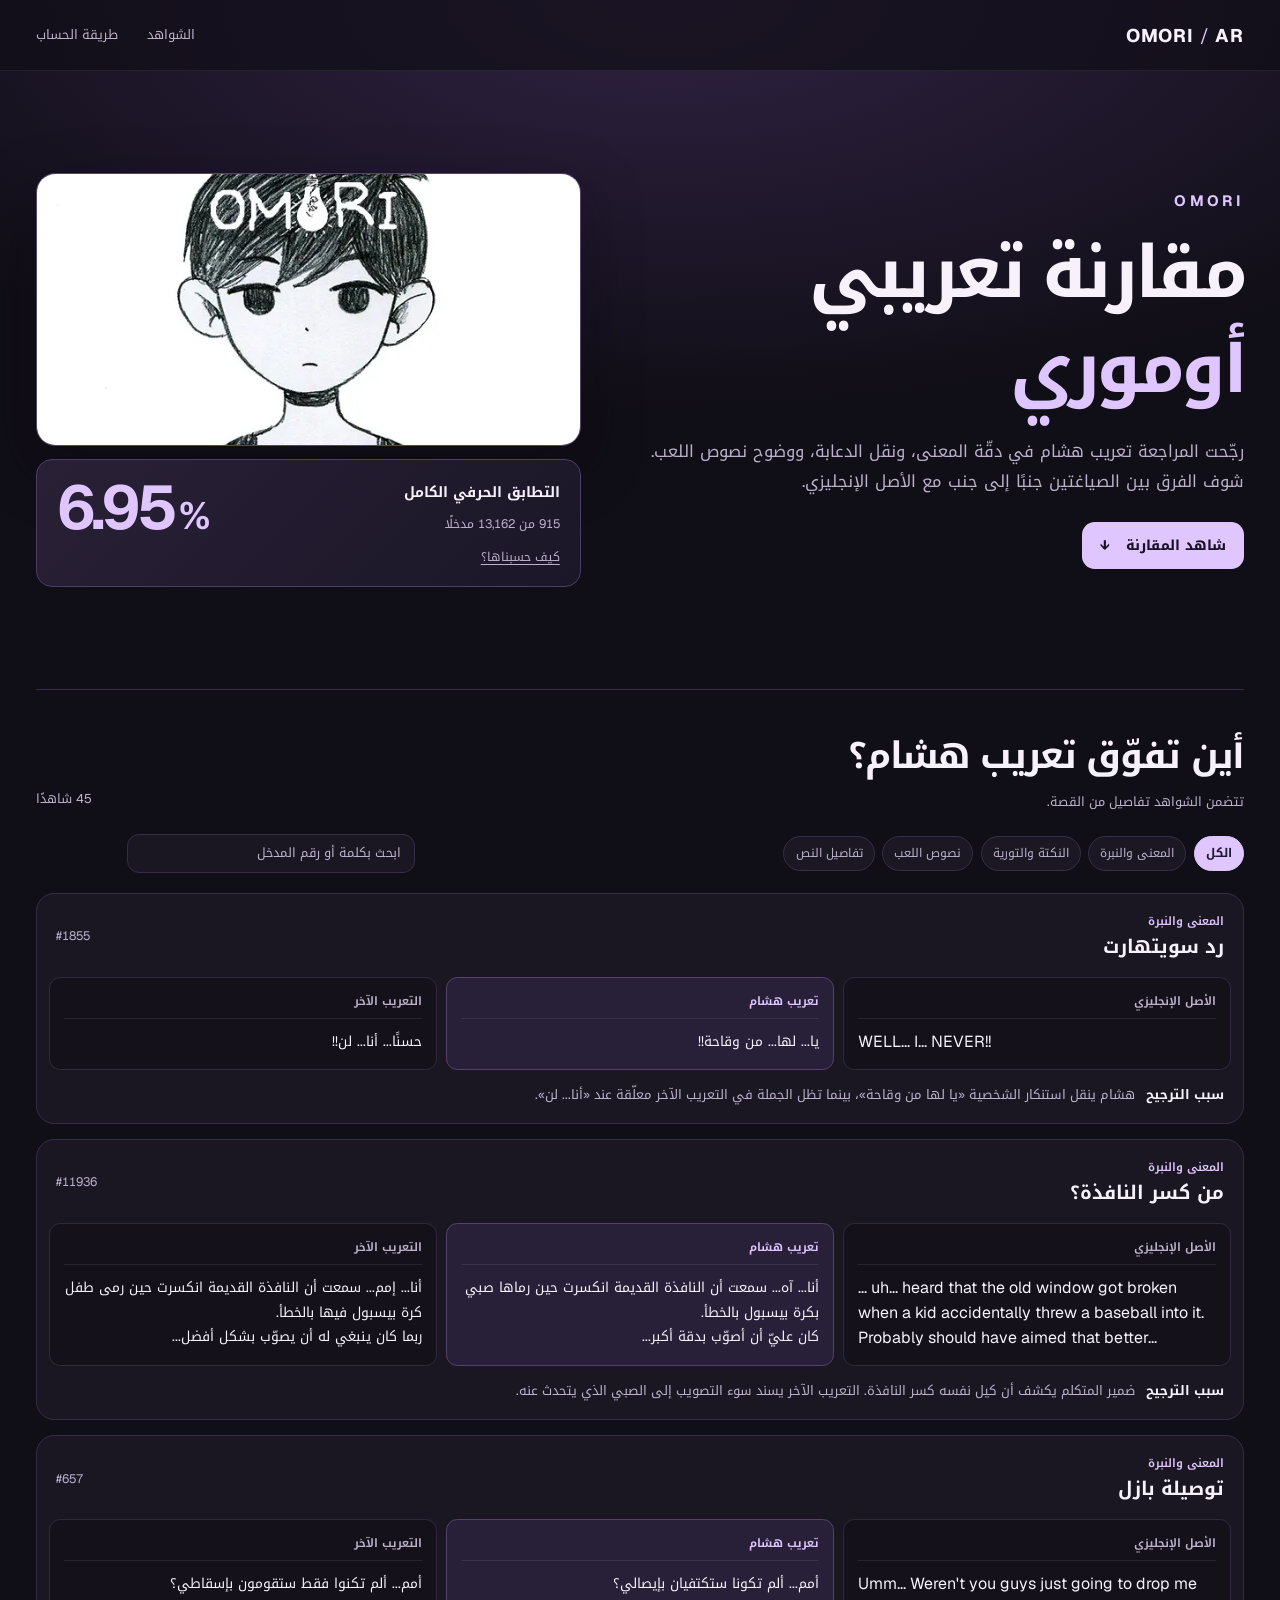
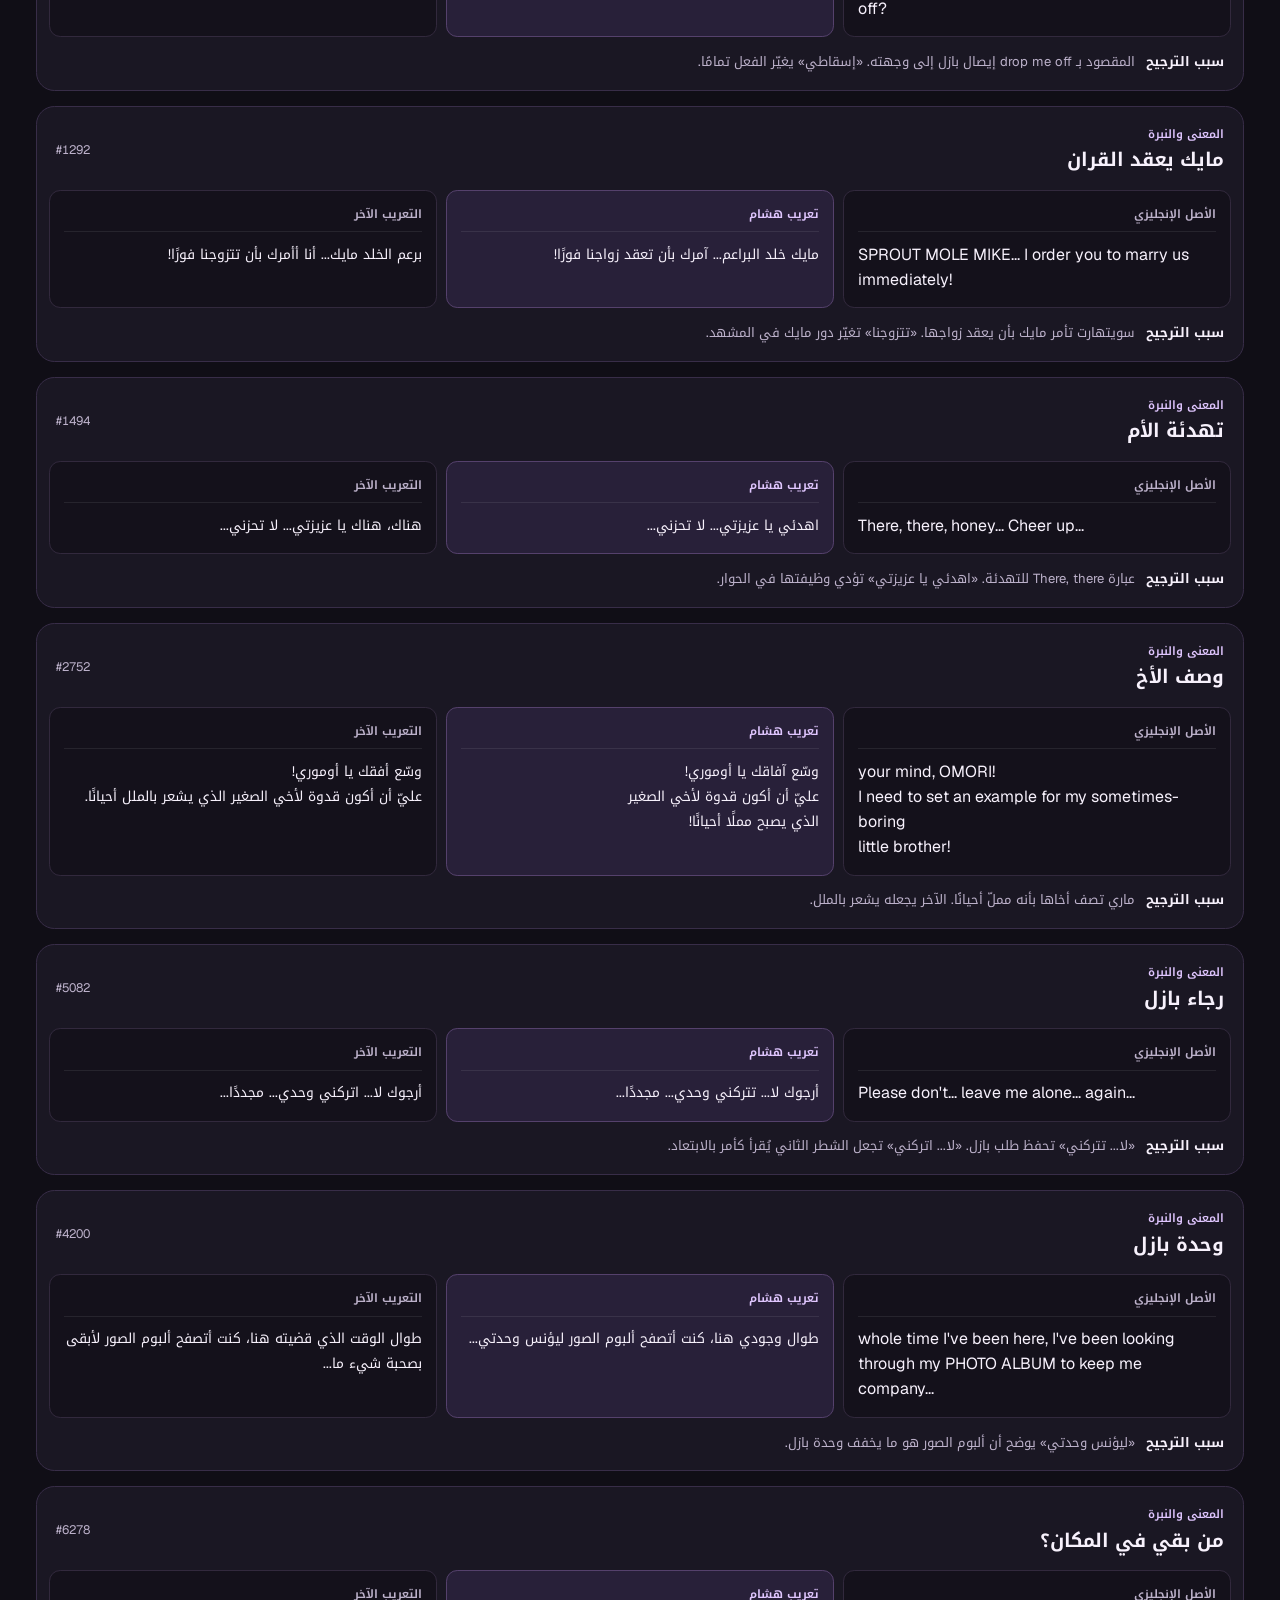
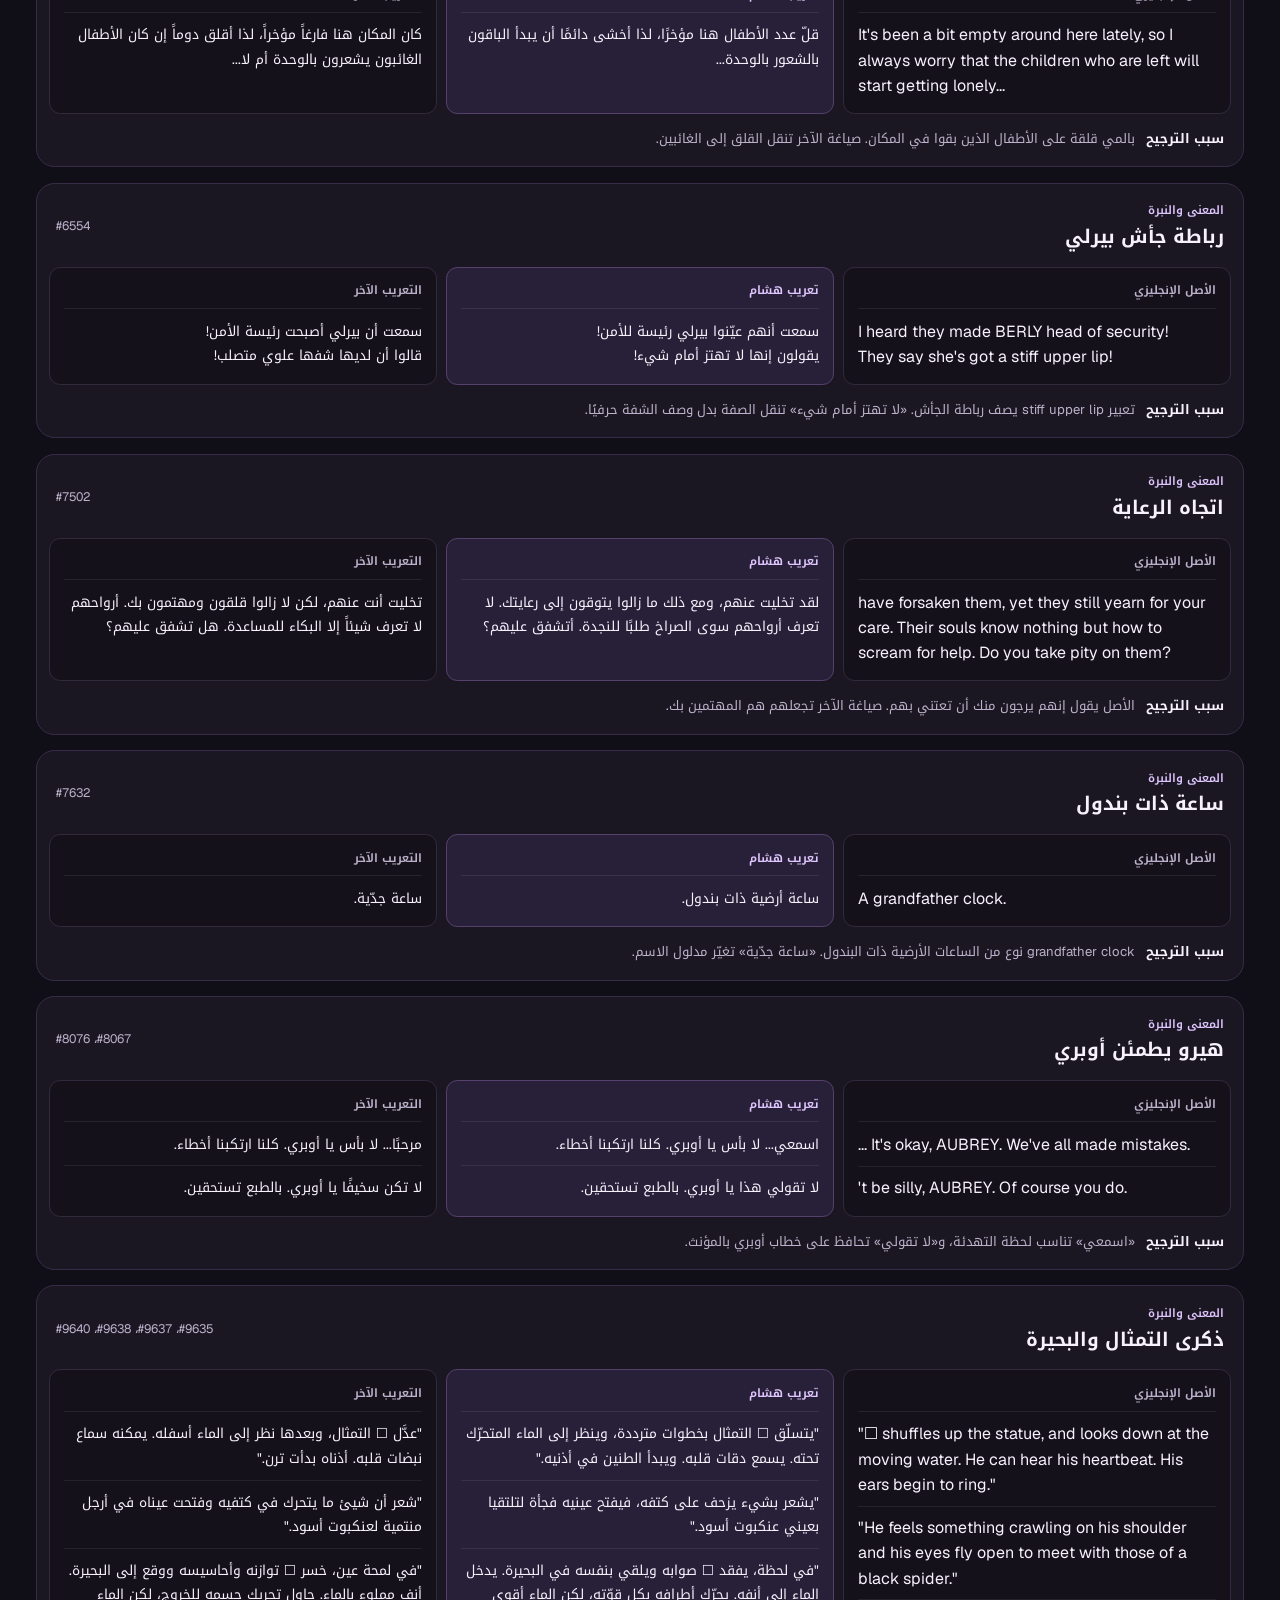
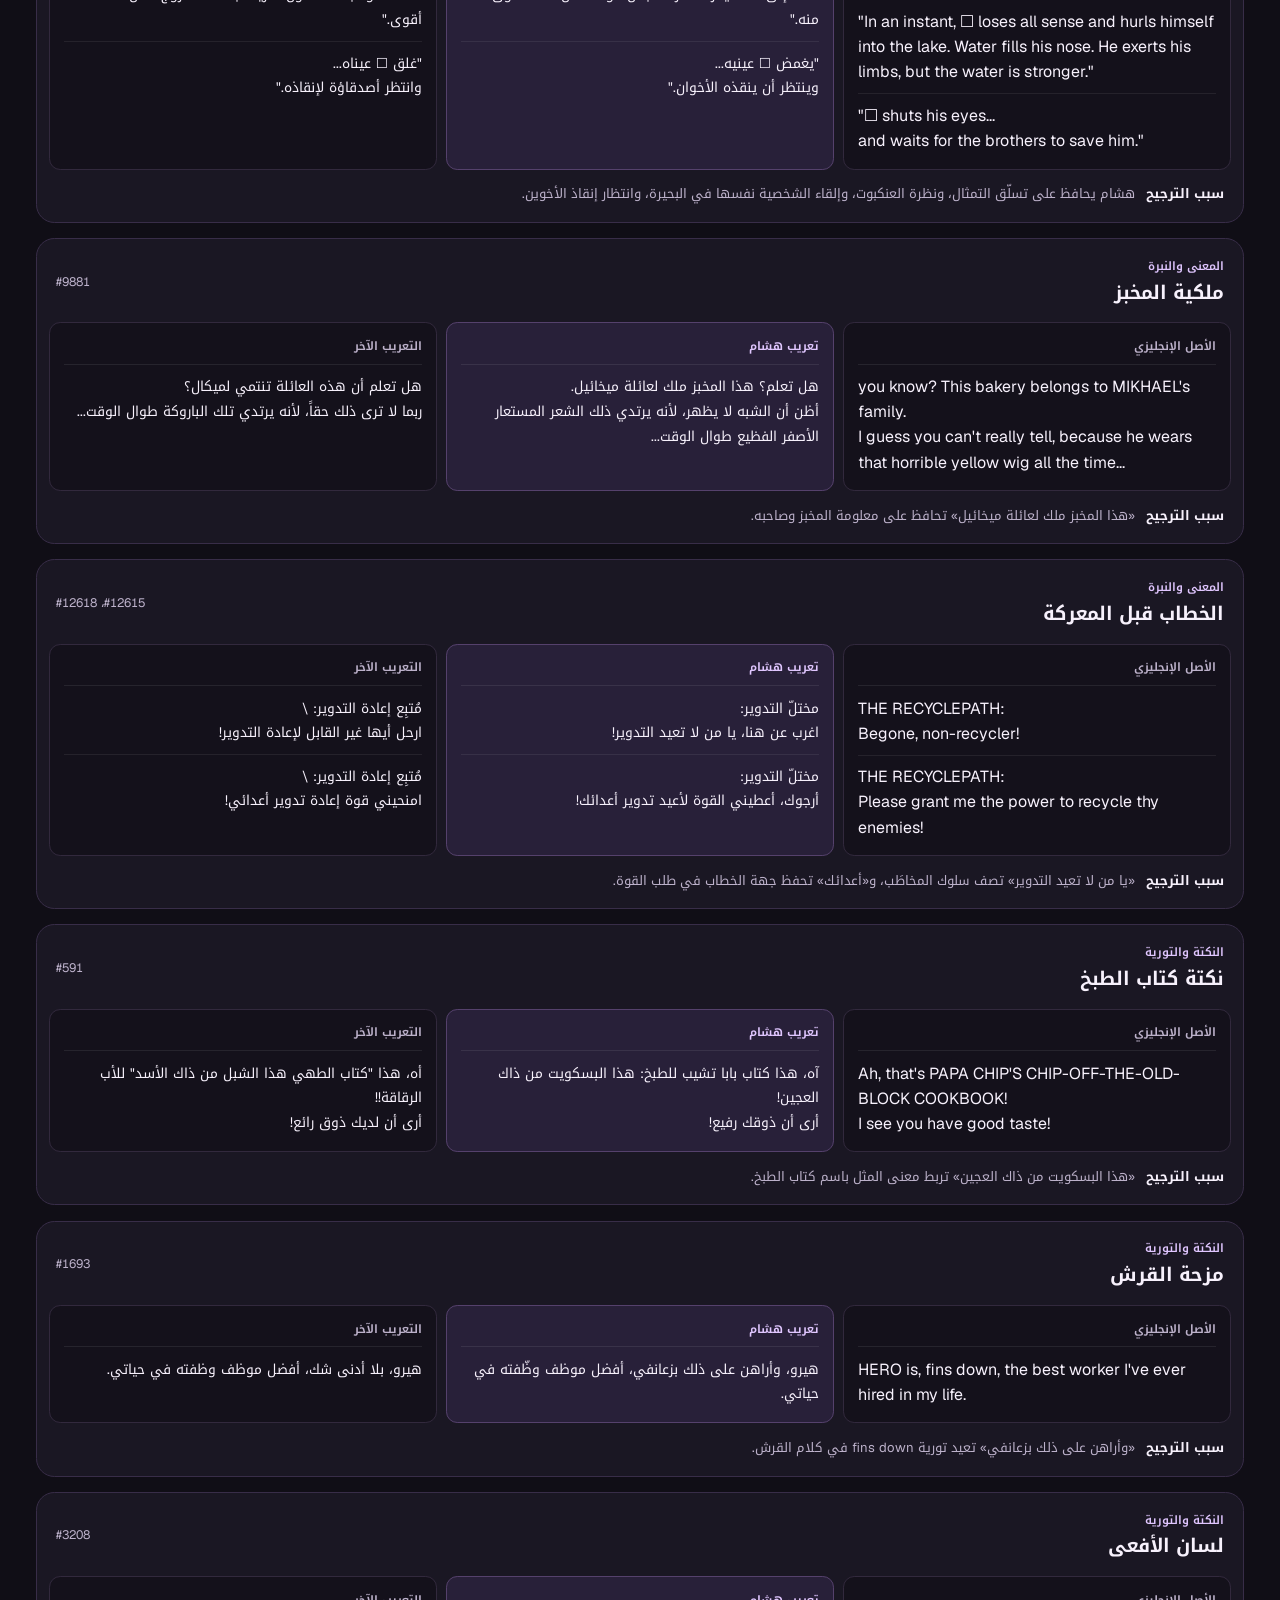
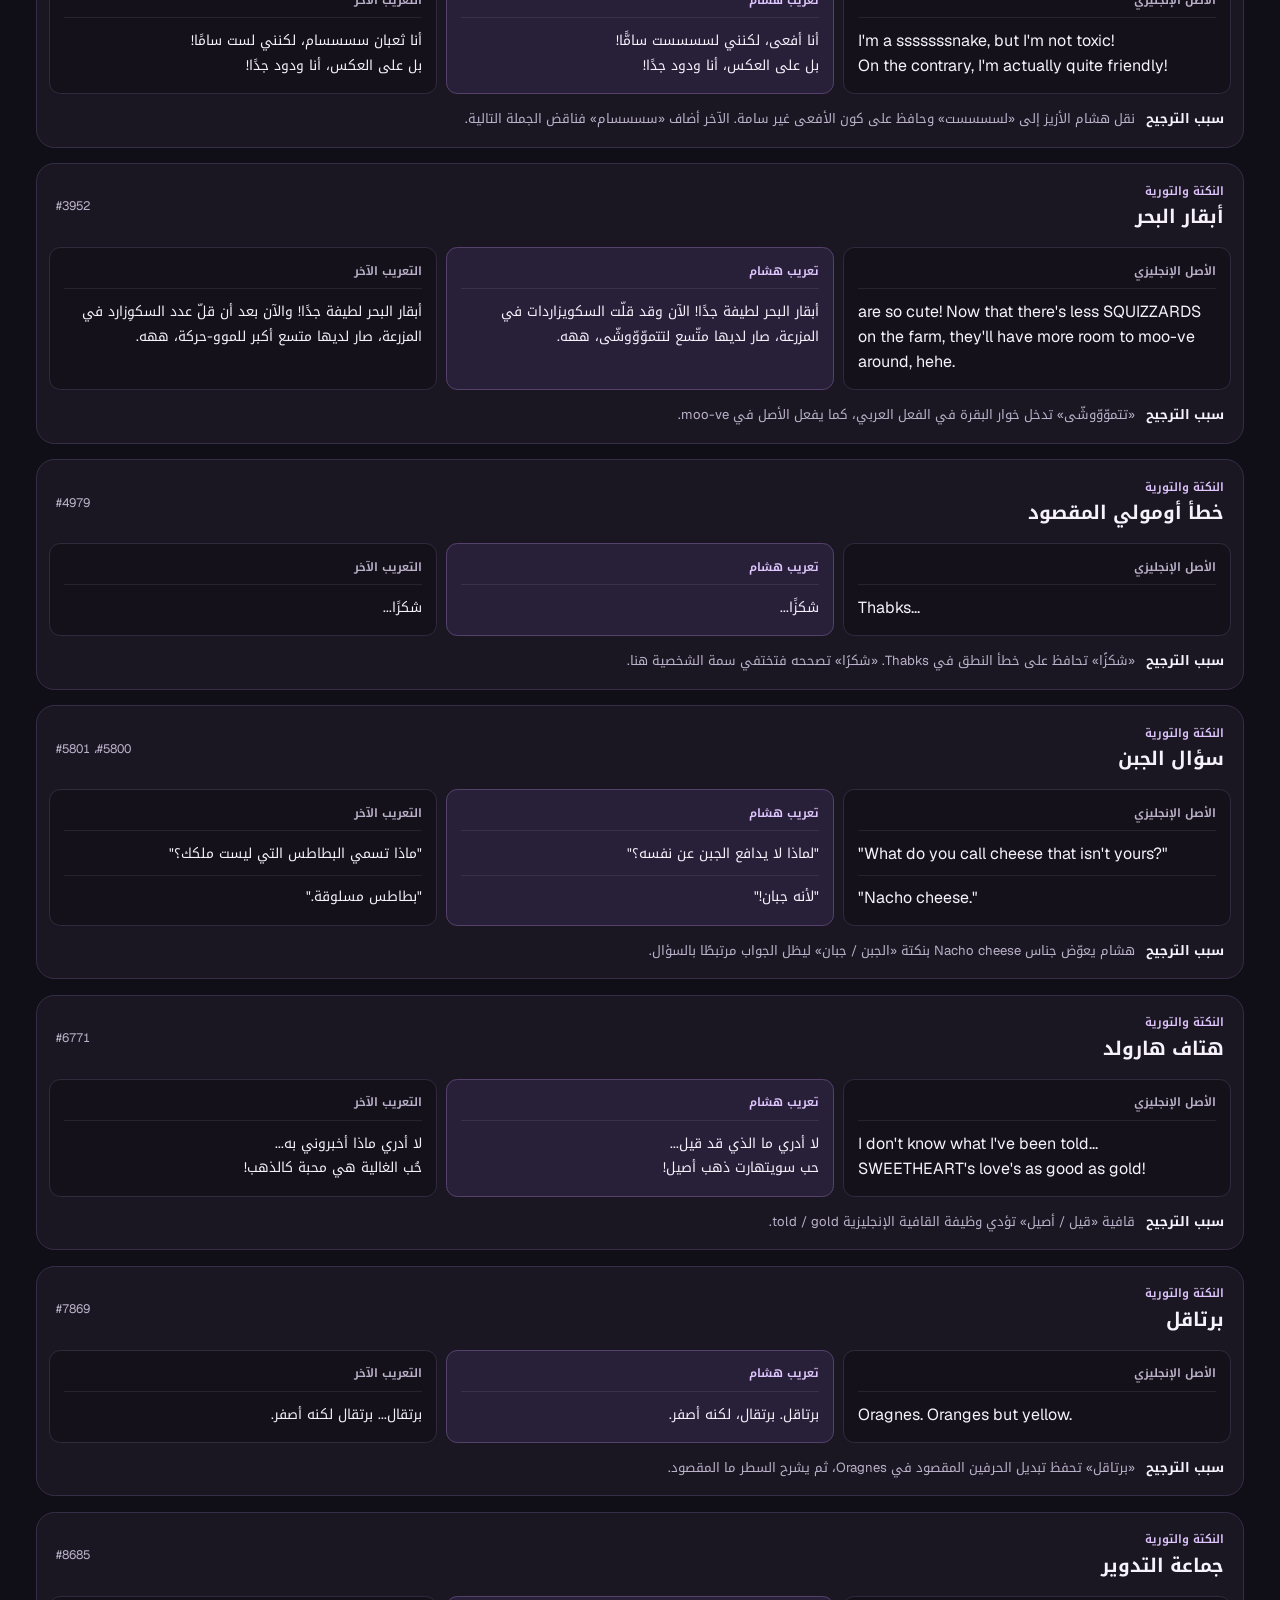
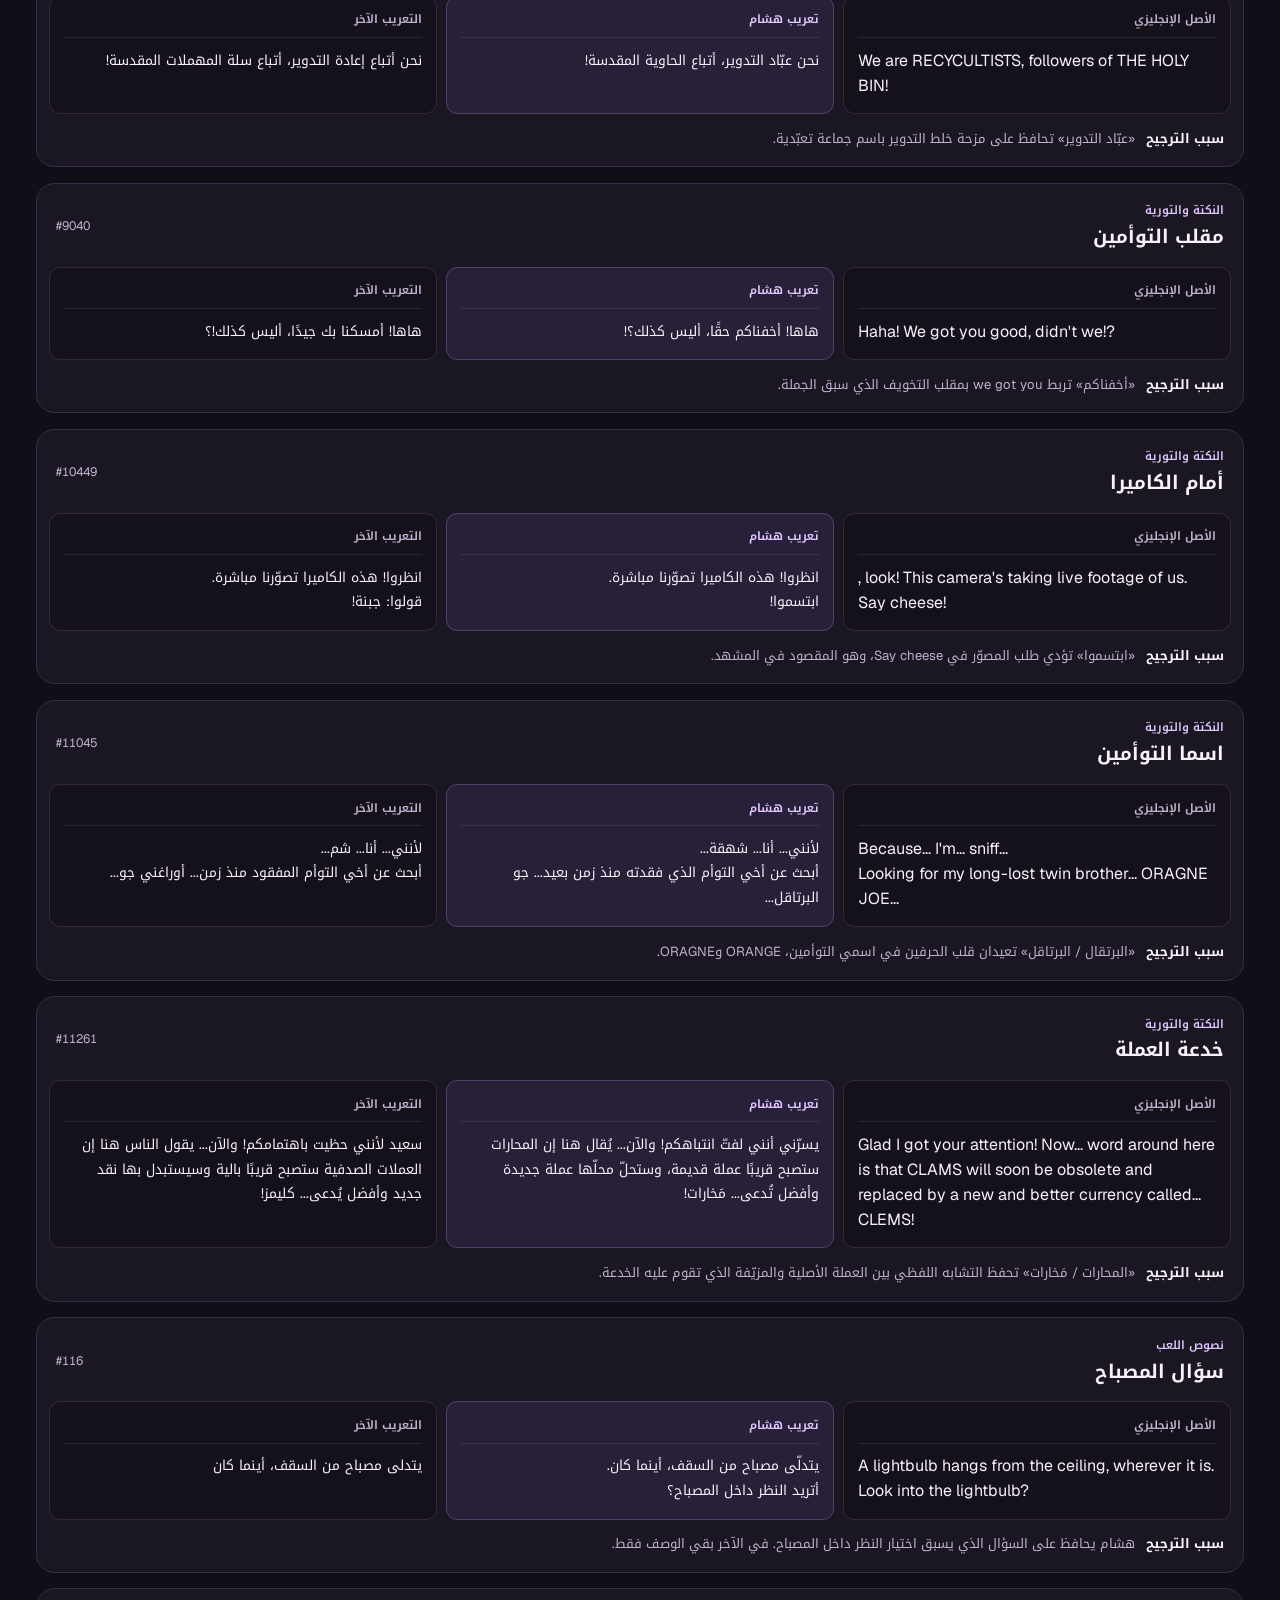
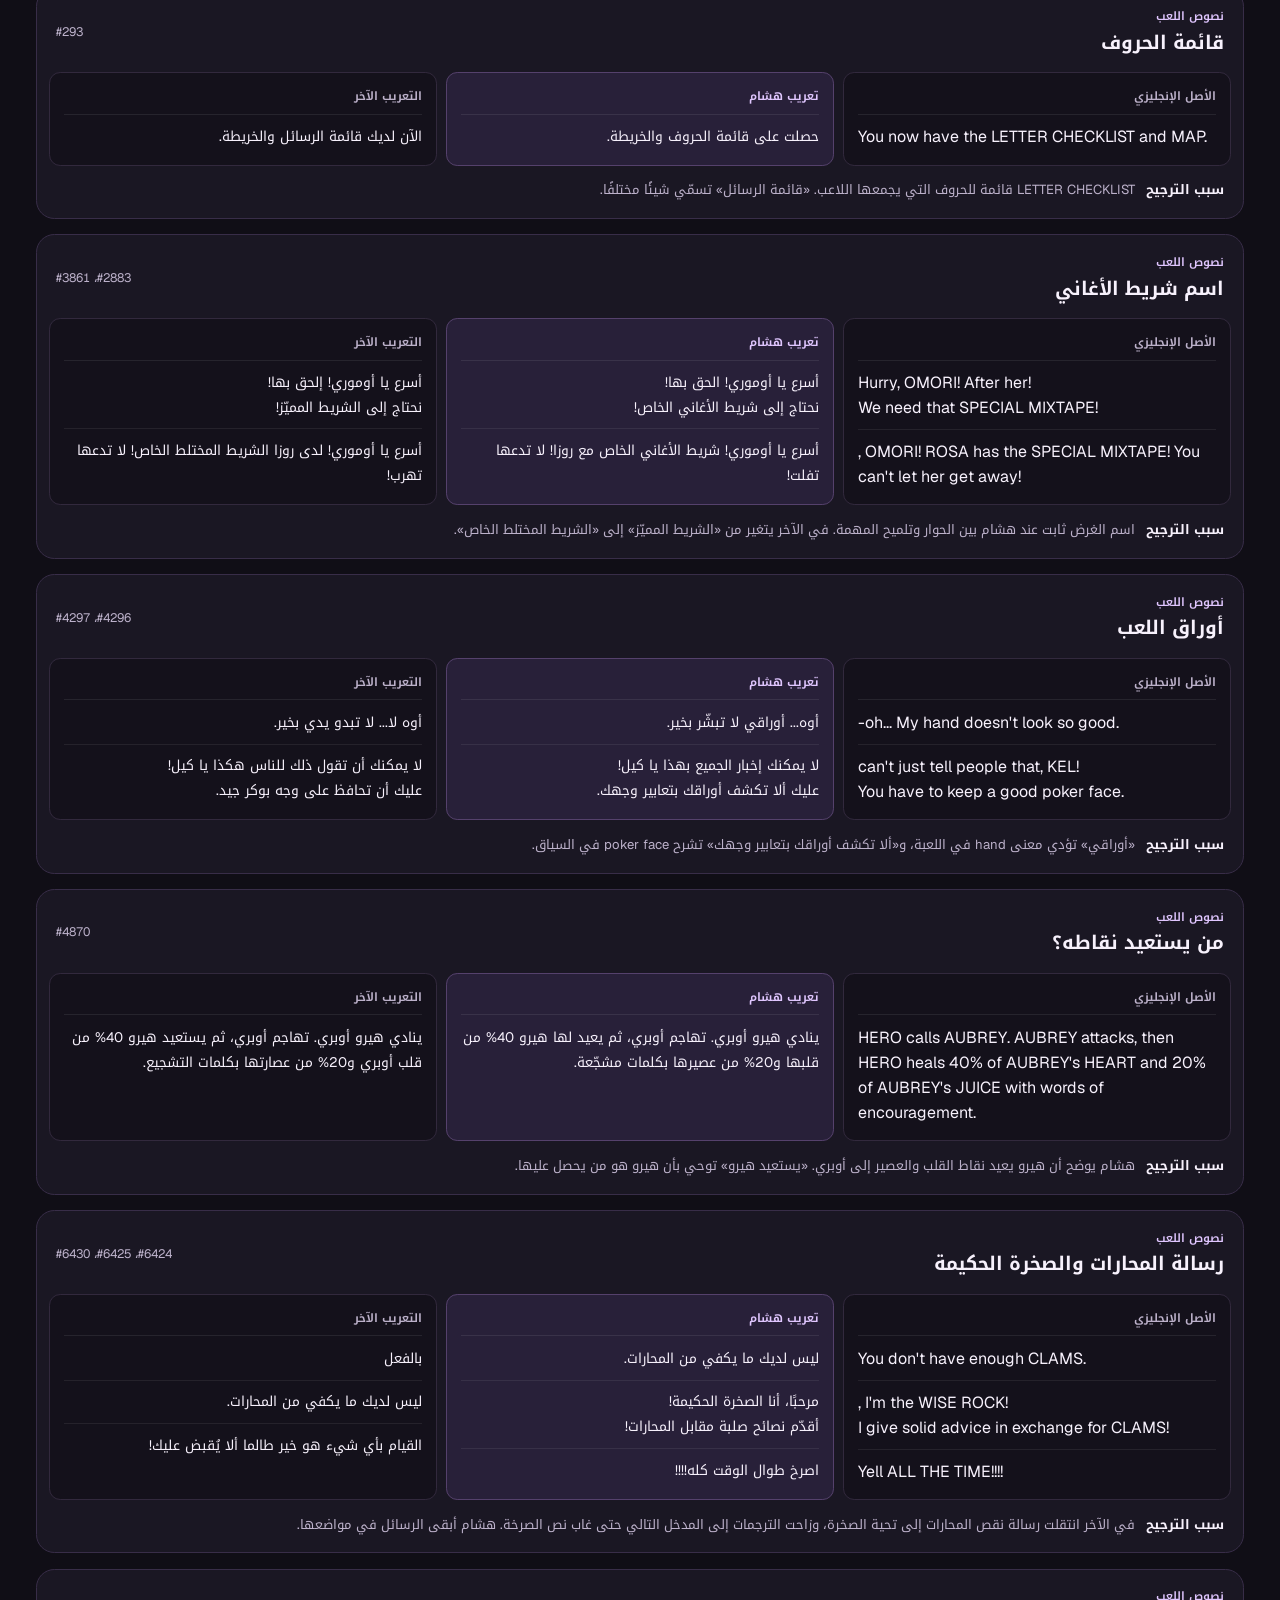
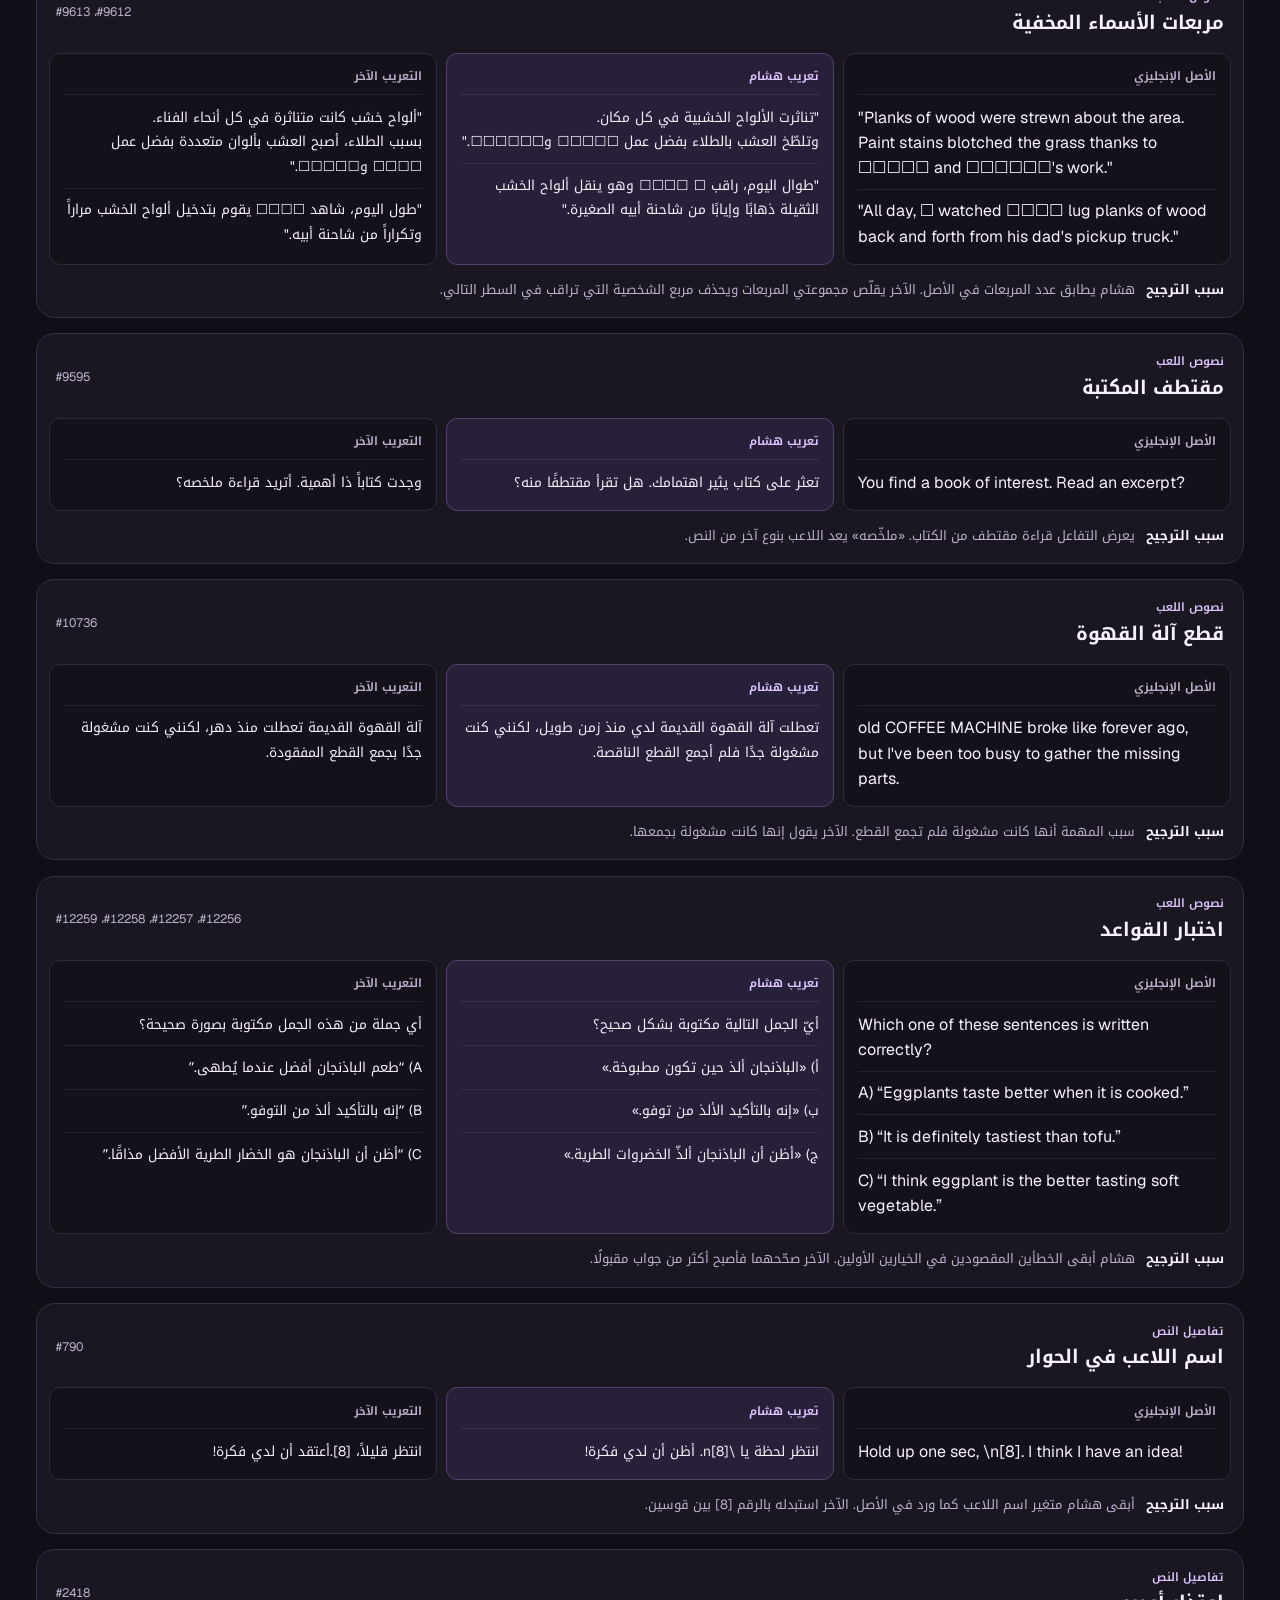
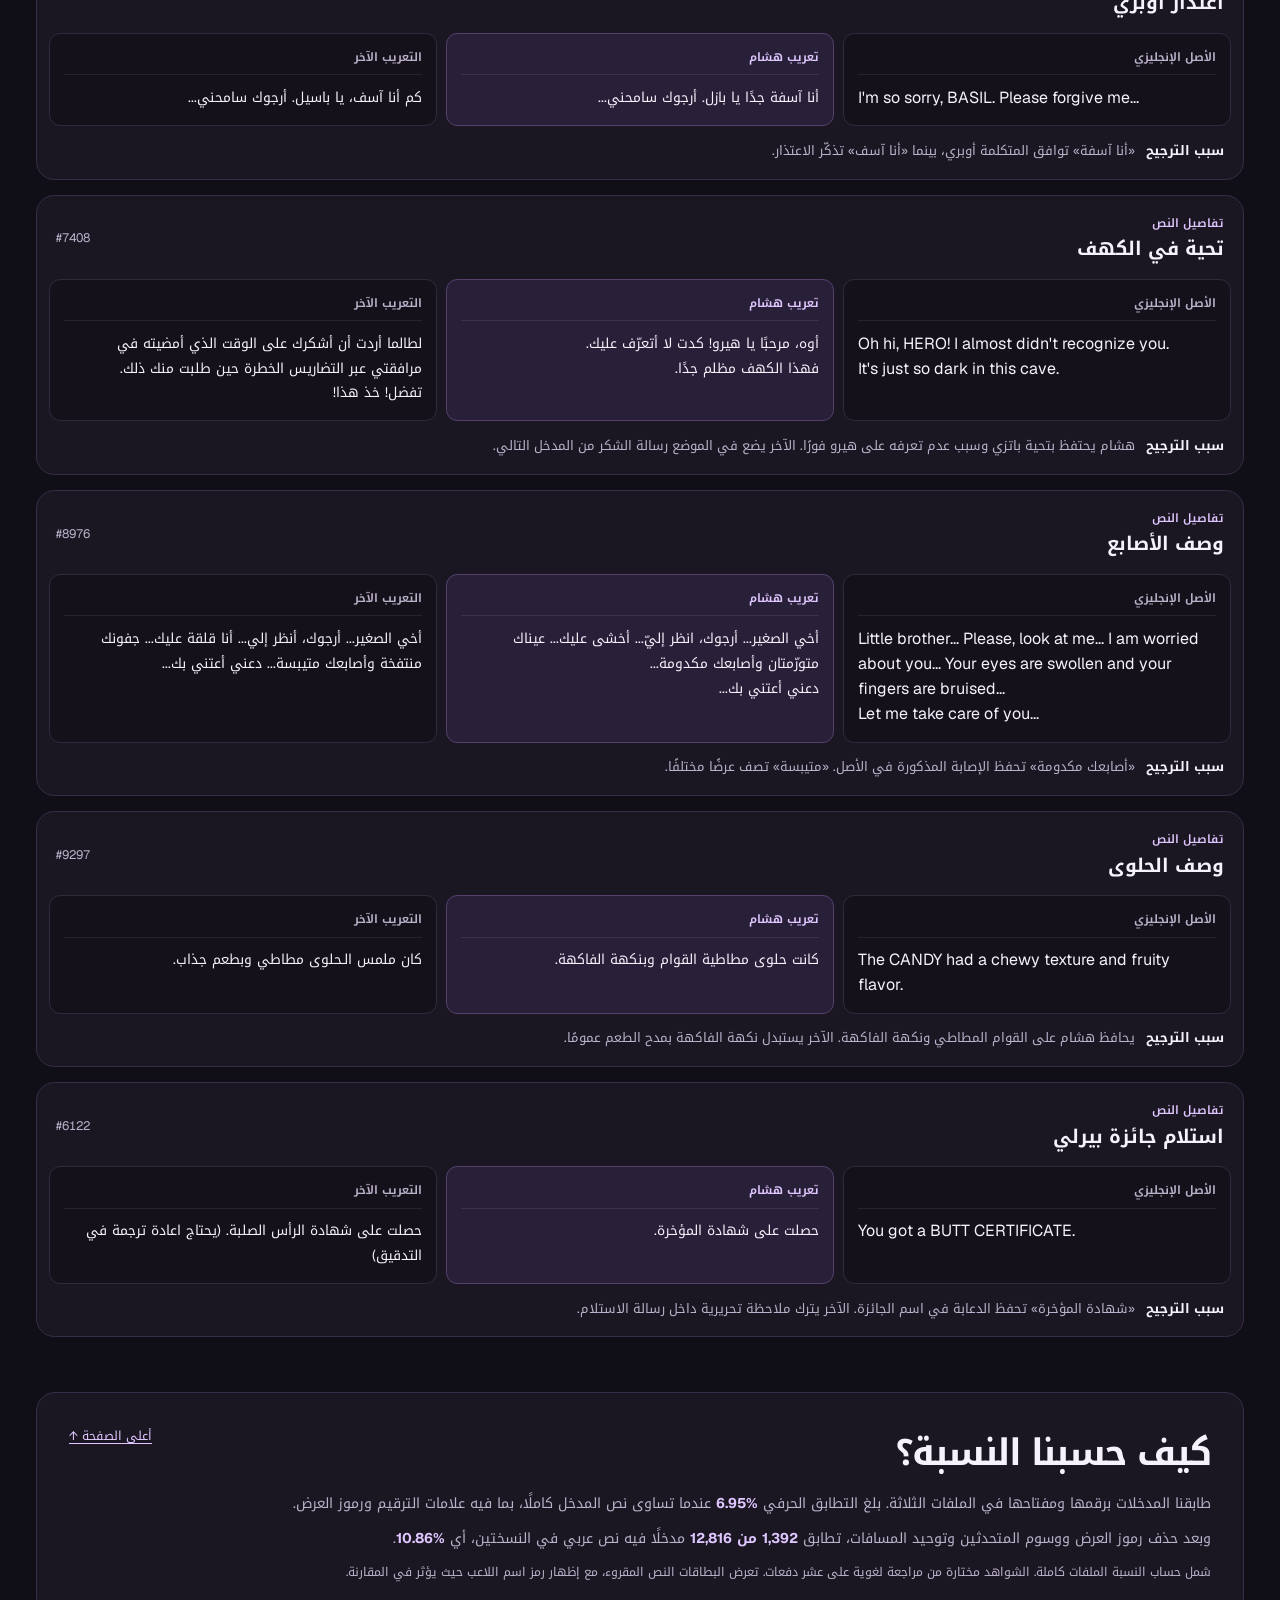
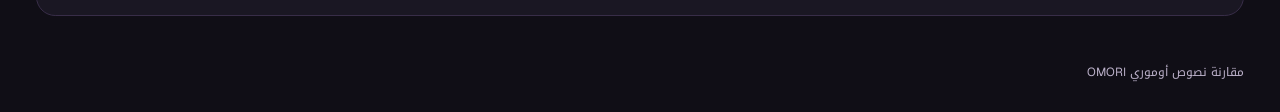
==== index.html @ 74e6bf92 "Publish standalone OMORI localization comparison" ====
<!doctype html>
<html lang="ar" dir="rtl">
<head>
  <meta charset="utf-8">
  <meta name="viewport" content="width=device-width, initial-scale=1">
  <meta name="color-scheme" content="dark">
  <meta name="theme-color" content="#100e16">
  <meta name="description" content="مقارنة بين تعريبي أوموري مع النص الإنجليزي وشواهد مرقّمة ونسبة التطابق الحرفي.">
  <title>مقارنة تعريبي أوموري</title>
  <link rel="icon" type="image/webp" href="./omori.webp">
  <link rel="stylesheet" href="./site.css">
  <script src="./site.js" defer></script>
</head>
<body>
  <a class="skip" href="#main">تخطّ إلى المحتوى</a>
  <header class="header">
    <div class="shell header-inner">
      <a class="wordmark" href="./" lang="en" dir="ltr">OMORI<span> / </span>AR</a>
      <nav aria-label="أقسام الصفحة">
        <a href="#examples">الشواهد</a>
        <a href="#method">طريقة الحساب</a>
      </nav>
    </div>
  </header>
  <main id="main" class="shell">
    <section class="hero" aria-labelledby="title">
      <div class="hero-copy">
        <p class="eyebrow" lang="en" dir="ltr">OMORI</p>
        <h1 id="title">مقارنة تعريبي <span>أوموري</span></h1>
        <p class="intro">رجّحت المراجعة تعريب هشام في دقّة المعنى، ونقل الدعابة، ووضوح نصوص اللعب. شوف الفرق بين الصياغتين جنبًا إلى جنب مع الأصل الإنجليزي.</p>
        <a class="primary-link" href="#examples">شاهد المقارنة <span aria-hidden="true">↓</span></a>
      </div>
      <div class="hero-aside">
        <img class="cover" src="./omori.webp" width="616" height="353" alt="غلاف لعبة أوموري">
        <div class="metric" aria-labelledby="metric-label">
          <div class="metric-label" id="metric-label">التطابق الحرفي الكامل</div>
          <div class="metric-number" dir="ltr">6.95<span>%</span></div>
          <p><bdi>915</bdi> من <bdi>13,162</bdi> مدخلًا</p>
          <a href="#method">كيف حسبناها؟</a>
        </div>
      </div>
    </section>

    <section id="examples" class="examples" aria-labelledby="examples-title">
      <div class="section-head">
        <div>
          <h2 id="examples-title">أين تفوّق تعريب هشام؟</h2>
          <p class="section-note">تتضمن الشواهد تفاصيل من القصة.</p>
        </div>
        <output id="count" aria-live="polite">45 شاهدًا</output>
      </div>
      <div class="controls" hidden>
        <div class="filters" role="group" aria-label="تصفية الشواهد حسب الموضوع">
          <button type="button" data-filter="all" aria-pressed="true">الكل</button>
          <button type="button" data-filter="meaning" aria-pressed="false">المعنى والنبرة</button>
<button type="button" data-filter="humor" aria-pressed="false">النكتة والتورية</button>
<button type="button" data-filter="gameplay" aria-pressed="false">نصوص اللعب</button>
<button type="button" data-filter="details" aria-pressed="false">تفاصيل النص</button>
        </div>
        <label class="search">
          <span class="sr-only">ابحث في الشواهد</span>
          <input type="search" id="search" placeholder="ابحث بكلمة أو رقم المدخل">
        </label>
      </div>
      <div id="cards">
        <article class="card" id="example-1855" data-category="meaning">
  <header class="card-head">
    <div><p class="category">المعنى والنبرة</p><h3>رد سويتهارت</h3></div>
    <a class="entry" href="#example-1855" aria-label="رابط شاهد رد سويتهارت"><bdi>#1855</bdi></a>
  </header>
  <div class="quotes">
    <div class="quote quote-en"><h4>الأصل الإنجليزي</h4><div class="lines" lang="en" dir="ltr"><p>WELL... I... NEVER!!</p></div></div>
    <div class="quote quote-h"><h4>تعريب هشام</h4><div class="lines"><p>يا... لها... من وقاحة!!</p></div></div>
    <div class="quote quote-a"><h4>التعريب الآخر</h4><div class="lines"><p>حسنًا... أنا... لن!!</p></div></div>
  </div>
  <p class="reason"><strong>سبب الترجيح</strong> هشام ينقل استنكار الشخصية «يا لها من وقاحة»، بينما تظل الجملة في التعريب الآخر معلّقة عند «أنا... لن».</p>
</article>
<article class="card" id="example-11936" data-category="meaning">
  <header class="card-head">
    <div><p class="category">المعنى والنبرة</p><h3>من كسر النافذة؟</h3></div>
    <a class="entry" href="#example-11936" aria-label="رابط شاهد من كسر النافذة؟"><bdi>#11936</bdi></a>
  </header>
  <div class="quotes">
    <div class="quote quote-en"><h4>الأصل الإنجليزي</h4><div class="lines" lang="en" dir="ltr"><p>... uh... heard that the old window got broken when a kid accidentally threw a baseball into it.
Probably should have aimed that better...</p></div></div>
    <div class="quote quote-h"><h4>تعريب هشام</h4><div class="lines"><p>أنا... آه... سمعت أن النافذة القديمة انكسرت حين رماها صبي بكرة بيسبول بالخطأ.
كان عليّ أن أصوّب بدقة أكبر...</p></div></div>
    <div class="quote quote-a"><h4>التعريب الآخر</h4><div class="lines"><p>أنا... إمم... سمعت أن النافذة القديمة انكسرت حين رمى طفل كرة بيسبول فيها بالخطأ.
ربما كان ينبغي له أن يصوّب بشكل أفضل...</p></div></div>
  </div>
  <p class="reason"><strong>سبب الترجيح</strong> ضمير المتكلم يكشف أن كيل نفسه كسر النافذة. التعريب الآخر يسند سوء التصويب إلى الصبي الذي يتحدث عنه.</p>
</article>
<article class="card" id="example-657" data-category="meaning">
  <header class="card-head">
    <div><p class="category">المعنى والنبرة</p><h3>توصيلة بازل</h3></div>
    <a class="entry" href="#example-657" aria-label="رابط شاهد توصيلة بازل"><bdi>#657</bdi></a>
  </header>
  <div class="quotes">
    <div class="quote quote-en"><h4>الأصل الإنجليزي</h4><div class="lines" lang="en" dir="ltr"><p>Umm... Weren&#x27;t you guys just going to drop me off?</p></div></div>
    <div class="quote quote-h"><h4>تعريب هشام</h4><div class="lines"><p>أمم... ألم تكونا ستكتفيان بإيصالي؟</p></div></div>
    <div class="quote quote-a"><h4>التعريب الآخر</h4><div class="lines"><p>أمم... ألم تكنوا فقط ستقومون بإسقاطي؟</p></div></div>
  </div>
  <p class="reason"><strong>سبب الترجيح</strong> المقصود بـ drop me off إيصال بازل إلى وجهته. «إسقاطي» يغيّر الفعل تمامًا.</p>
</article>
<article class="card" id="example-1292" data-category="meaning">
  <header class="card-head">
    <div><p class="category">المعنى والنبرة</p><h3>مايك يعقد القران</h3></div>
    <a class="entry" href="#example-1292" aria-label="رابط شاهد مايك يعقد القران"><bdi>#1292</bdi></a>
  </header>
  <div class="quotes">
    <div class="quote quote-en"><h4>الأصل الإنجليزي</h4><div class="lines" lang="en" dir="ltr"><p>SPROUT MOLE MIKE... I order you to marry us immediately!</p></div></div>
    <div class="quote quote-h"><h4>تعريب هشام</h4><div class="lines"><p>مايك خلد البراعم... آمرك بأن تعقد زواجنا فورًا!</p></div></div>
    <div class="quote quote-a"><h4>التعريب الآخر</h4><div class="lines"><p>برعم الخلد مايك... أنا أأمرك بأن تتزوجنا فورًا!</p></div></div>
  </div>
  <p class="reason"><strong>سبب الترجيح</strong> سويتهارت تأمر مايك بأن يعقد زواجها. «تتزوجنا» تغيّر دور مايك في المشهد.</p>
</article>
<article class="card" id="example-1494" data-category="meaning">
  <header class="card-head">
    <div><p class="category">المعنى والنبرة</p><h3>تهدئة الأم</h3></div>
    <a class="entry" href="#example-1494" aria-label="رابط شاهد تهدئة الأم"><bdi>#1494</bdi></a>
  </header>
  <div class="quotes">
    <div class="quote quote-en"><h4>الأصل الإنجليزي</h4><div class="lines" lang="en" dir="ltr"><p>There, there, honey... Cheer up...</p></div></div>
    <div class="quote quote-h"><h4>تعريب هشام</h4><div class="lines"><p>اهدئي يا عزيزتي... لا تحزني...</p></div></div>
    <div class="quote quote-a"><h4>التعريب الآخر</h4><div class="lines"><p>هناك، هناك يا عزيزتي... لا تحزني...</p></div></div>
  </div>
  <p class="reason"><strong>سبب الترجيح</strong> عبارة There, there للتهدئة. «اهدئي يا عزيزتي» تؤدي وظيفتها في الحوار.</p>
</article>
<article class="card" id="example-2752" data-category="meaning">
  <header class="card-head">
    <div><p class="category">المعنى والنبرة</p><h3>وصف الأخ</h3></div>
    <a class="entry" href="#example-2752" aria-label="رابط شاهد وصف الأخ"><bdi>#2752</bdi></a>
  </header>
  <div class="quotes">
    <div class="quote quote-en"><h4>الأصل الإنجليزي</h4><div class="lines" lang="en" dir="ltr"><p>your mind, OMORI!
I need to set an example for my sometimes-boring
little brother!</p></div></div>
    <div class="quote quote-h"><h4>تعريب هشام</h4><div class="lines"><p>وسّع آفاقك يا أوموري!
عليّ أن أكون قدوة لأخي الصغير
الذي يصبح مملًا أحيانًا!</p></div></div>
    <div class="quote quote-a"><h4>التعريب الآخر</h4><div class="lines"><p>وسّع أفقك يا أوموري!
عليّ أن أكون قدوة لأخي الصغير الذي يشعر بالملل أحيانًا.</p></div></div>
  </div>
  <p class="reason"><strong>سبب الترجيح</strong> ماري تصف أخاها بأنه مملّ أحيانًا. الآخر يجعله يشعر بالملل.</p>
</article>
<article class="card" id="example-5082" data-category="meaning">
  <header class="card-head">
    <div><p class="category">المعنى والنبرة</p><h3>رجاء بازل</h3></div>
    <a class="entry" href="#example-5082" aria-label="رابط شاهد رجاء بازل"><bdi>#5082</bdi></a>
  </header>
  <div class="quotes">
    <div class="quote quote-en"><h4>الأصل الإنجليزي</h4><div class="lines" lang="en" dir="ltr"><p>Please don&#x27;t... leave me alone... again...</p></div></div>
    <div class="quote quote-h"><h4>تعريب هشام</h4><div class="lines"><p>أرجوك لا... تتركني وحدي... مجددًا...</p></div></div>
    <div class="quote quote-a"><h4>التعريب الآخر</h4><div class="lines"><p>أرجوك لا... اتركني وحدي... مجددًا...</p></div></div>
  </div>
  <p class="reason"><strong>سبب الترجيح</strong> «لا... تتركني» تحفظ طلب بازل. «لا... اتركني» تجعل الشطر الثاني يُقرأ كأمر بالابتعاد.</p>
</article>
<article class="card" id="example-4200" data-category="meaning">
  <header class="card-head">
    <div><p class="category">المعنى والنبرة</p><h3>وحدة بازل</h3></div>
    <a class="entry" href="#example-4200" aria-label="رابط شاهد وحدة بازل"><bdi>#4200</bdi></a>
  </header>
  <div class="quotes">
    <div class="quote quote-en"><h4>الأصل الإنجليزي</h4><div class="lines" lang="en" dir="ltr"><p>whole time I&#x27;ve been here, I&#x27;ve been looking through my PHOTO ALBUM to keep me company...</p></div></div>
    <div class="quote quote-h"><h4>تعريب هشام</h4><div class="lines"><p>طوال وجودي هنا، كنت أتصفح ألبوم الصور ليؤنس وحدتي...</p></div></div>
    <div class="quote quote-a"><h4>التعريب الآخر</h4><div class="lines"><p>طوال الوقت الذي قضيته هنا، كنت أتصفح ألبوم الصور لأبقى بصحبة شيء ما...</p></div></div>
  </div>
  <p class="reason"><strong>سبب الترجيح</strong> «ليؤنس وحدتي» يوضح أن ألبوم الصور هو ما يخفف وحدة بازل.</p>
</article>
<article class="card" id="example-6278" data-category="meaning">
  <header class="card-head">
    <div><p class="category">المعنى والنبرة</p><h3>من بقي في المكان؟</h3></div>
    <a class="entry" href="#example-6278" aria-label="رابط شاهد من بقي في المكان؟"><bdi>#6278</bdi></a>
  </header>
  <div class="quotes">
    <div class="quote quote-en"><h4>الأصل الإنجليزي</h4><div class="lines" lang="en" dir="ltr"><p>It&#x27;s been a bit empty around here lately, so I always worry that the children who are left will start getting lonely...</p></div></div>
    <div class="quote quote-h"><h4>تعريب هشام</h4><div class="lines"><p>قلّ عدد الأطفال هنا مؤخرًا، لذا أخشى دائمًا أن يبدأ الباقون بالشعور بالوحدة...</p></div></div>
    <div class="quote quote-a"><h4>التعريب الآخر</h4><div class="lines"><p>كان المكان هنا فارغاً مؤخراً، لذا أقلق دوماً إن كان الأطفال الغائبون يشعرون بالوحدة أم لا...</p></div></div>
  </div>
  <p class="reason"><strong>سبب الترجيح</strong> بالمي قلقة على الأطفال الذين بقوا في المكان. صياغة الآخر تنقل القلق إلى الغائبين.</p>
</article>
<article class="card" id="example-6554" data-category="meaning">
  <header class="card-head">
    <div><p class="category">المعنى والنبرة</p><h3>رباطة جأش بيرلي</h3></div>
    <a class="entry" href="#example-6554" aria-label="رابط شاهد رباطة جأش بيرلي"><bdi>#6554</bdi></a>
  </header>
  <div class="quotes">
    <div class="quote quote-en"><h4>الأصل الإنجليزي</h4><div class="lines" lang="en" dir="ltr"><p>I heard they made BERLY head of security!
They say she&#x27;s got a stiff upper lip!</p></div></div>
    <div class="quote quote-h"><h4>تعريب هشام</h4><div class="lines"><p>سمعت أنهم عيّنوا بيرلي رئيسة للأمن!
يقولون إنها لا تهتز أمام شيء!</p></div></div>
    <div class="quote quote-a"><h4>التعريب الآخر</h4><div class="lines"><p>سمعت أن بيرلي أصبحت رئيسة الأمن!
قالوا أن لديها شفها علوي متصلب!</p></div></div>
  </div>
  <p class="reason"><strong>سبب الترجيح</strong> تعبير stiff upper lip يصف رباطة الجأش. «لا تهتز أمام شيء» تنقل الصفة بدل وصف الشفة حرفيًا.</p>
</article>
<article class="card" id="example-7502" data-category="meaning">
  <header class="card-head">
    <div><p class="category">المعنى والنبرة</p><h3>اتجاه الرعاية</h3></div>
    <a class="entry" href="#example-7502" aria-label="رابط شاهد اتجاه الرعاية"><bdi>#7502</bdi></a>
  </header>
  <div class="quotes">
    <div class="quote quote-en"><h4>الأصل الإنجليزي</h4><div class="lines" lang="en" dir="ltr"><p>have forsaken them, yet they still yearn for your care. Their souls know nothing but how to scream for help. Do you take pity on them?</p></div></div>
    <div class="quote quote-h"><h4>تعريب هشام</h4><div class="lines"><p>لقد تخليت عنهم، ومع ذلك ما زالوا يتوقون إلى رعايتك. لا تعرف أرواحهم سوى الصراخ طلبًا للنجدة. أتشفق عليهم؟</p></div></div>
    <div class="quote quote-a"><h4>التعريب الآخر</h4><div class="lines"><p>تخليت أنت عنهم، لكن لا زالوا قلقون ومهتمون بك. أرواحهم لا تعرف شيئاً إلا البكاء للمساعدة. هل تشفق عليهم؟</p></div></div>
  </div>
  <p class="reason"><strong>سبب الترجيح</strong> الأصل يقول إنهم يرجون منك أن تعتني بهم. صياغة الآخر تجعلهم هم المهتمين بك.</p>
</article>
<article class="card" id="example-7632" data-category="meaning">
  <header class="card-head">
    <div><p class="category">المعنى والنبرة</p><h3>ساعة ذات بندول</h3></div>
    <a class="entry" href="#example-7632" aria-label="رابط شاهد ساعة ذات بندول"><bdi>#7632</bdi></a>
  </header>
  <div class="quotes">
    <div class="quote quote-en"><h4>الأصل الإنجليزي</h4><div class="lines" lang="en" dir="ltr"><p>A grandfather clock.</p></div></div>
    <div class="quote quote-h"><h4>تعريب هشام</h4><div class="lines"><p>ساعة أرضية ذات بندول.</p></div></div>
    <div class="quote quote-a"><h4>التعريب الآخر</h4><div class="lines"><p>ساعة جدّية.</p></div></div>
  </div>
  <p class="reason"><strong>سبب الترجيح</strong> grandfather clock نوع من الساعات الأرضية ذات البندول. «ساعة جدّية» تغيّر مدلول الاسم.</p>
</article>
<article class="card" id="example-8067" data-category="meaning">
  <header class="card-head">
    <div><p class="category">المعنى والنبرة</p><h3>هيرو يطمئن أوبري</h3></div>
    <a class="entry" href="#example-8067" aria-label="رابط شاهد هيرو يطمئن أوبري"><bdi>#8067</bdi>، <bdi>#8076</bdi></a>
  </header>
  <div class="quotes">
    <div class="quote quote-en"><h4>الأصل الإنجليزي</h4><div class="lines" lang="en" dir="ltr"><p>... It&#x27;s okay, AUBREY. We&#x27;ve all made mistakes.</p><p>&#x27;t be silly, AUBREY. Of course you do.</p></div></div>
    <div class="quote quote-h"><h4>تعريب هشام</h4><div class="lines"><p>اسمعي... لا بأس يا أوبري. كلنا ارتكبنا أخطاء.</p><p>لا تقولي هذا يا أوبري. بالطبع تستحقين.</p></div></div>
    <div class="quote quote-a"><h4>التعريب الآخر</h4><div class="lines"><p>مرحبًا... لا بأس يا أوبري. كلنا ارتكبنا أخطاء.</p><p>لا تكن سخيفًا يا أوبري. بالطبع تستحقين.</p></div></div>
  </div>
  <p class="reason"><strong>سبب الترجيح</strong> «اسمعي» تناسب لحظة التهدئة، و«لا تقولي» تحافظ على خطاب أوبري بالمؤنث.</p>
</article>
<article class="card" id="example-9635" data-category="meaning">
  <header class="card-head">
    <div><p class="category">المعنى والنبرة</p><h3>ذكرى التمثال والبحيرة</h3></div>
    <a class="entry" href="#example-9635" aria-label="رابط شاهد ذكرى التمثال والبحيرة"><bdi>#9635</bdi>، <bdi>#9637</bdi>، <bdi>#9638</bdi>، <bdi>#9640</bdi></a>
  </header>
  <div class="quotes">
    <div class="quote quote-en"><h4>الأصل الإنجليزي</h4><div class="lines" lang="en" dir="ltr"><p>&quot;☐ shuffles up the statue, and looks down at the moving water. He can hear his heartbeat. His ears begin to ring.&quot;</p><p>&quot;He feels something crawling on his shoulder and his eyes fly open to meet with those of a black spider.&quot;</p><p>&quot;In an instant, ☐ loses all sense and hurls himself into the lake. Water fills his nose. He exerts his limbs, but the water is stronger.&quot;</p><p>&quot;☐ shuts his eyes...
and waits for the brothers to save him.&quot;</p></div></div>
    <div class="quote quote-h"><h4>تعريب هشام</h4><div class="lines"><p>&quot;يتسلّق ☐ التمثال بخطوات مترددة، وينظر إلى الماء المتحرّك تحته. يسمع دقات قلبه. ويبدأ الطنين في أذنيه.&quot;</p><p>&quot;يشعر بشيء يزحف على كتفه، فيفتح عينيه فجأة لتلتقيا بعيني عنكبوت أسود.&quot;</p><p>&quot;في لحظة، يفقد ☐ صوابه ويلقي بنفسه في البحيرة. يدخل الماء إلى أنفه. يحرّك أطرافه بكل قوّته، لكن الماء أقوى منه.&quot;</p><p>&quot;يغمض ☐ عينيه...
وينتظر أن ينقذه الأخوان.&quot;</p></div></div>
    <div class="quote quote-a"><h4>التعريب الآخر</h4><div class="lines"><p>&quot;عدَّل ☐ التمثال، وبعدها نظر إلى الماء أسفله. يمكنه سماع نبضات قلبه. أذناه بدأت ترن.&quot;</p><p>&quot;شعر أن شيئ ما يتحرك في كتفيه وفتحت عيناه في أرجل منتمية لعنكبوت أسود.&quot;</p><p>&quot;في لمحة عين، خسر ☐ توازنه وأحاسيسه ووقع إلى البحيرة. أنف مملوء بالماء. حاول تحريك جسمه للخروج، لكن الماء أقوى.&quot;</p><p>&quot;غلق ☐ عيناه...
وانتظر أصدقاؤة لإنقاذه.&quot;</p></div></div>
  </div>
  <p class="reason"><strong>سبب الترجيح</strong> هشام يحافظ على تسلّق التمثال، ونظرة العنكبوت، وإلقاء الشخصية نفسها في البحيرة، وانتظار إنقاذ الأخوين.</p>
</article>
<article class="card" id="example-9881" data-category="meaning">
  <header class="card-head">
    <div><p class="category">المعنى والنبرة</p><h3>ملكية المخبز</h3></div>
    <a class="entry" href="#example-9881" aria-label="رابط شاهد ملكية المخبز"><bdi>#9881</bdi></a>
  </header>
  <div class="quotes">
    <div class="quote quote-en"><h4>الأصل الإنجليزي</h4><div class="lines" lang="en" dir="ltr"><p>you know? This bakery belongs to MIKHAEL&#x27;s family.
I guess you can&#x27;t really tell, because he wears that horrible yellow wig all the time...</p></div></div>
    <div class="quote quote-h"><h4>تعريب هشام</h4><div class="lines"><p>هل تعلم؟ هذا المخبز ملك لعائلة ميخائيل.
أظن أن الشبه لا يظهر، لأنه يرتدي ذلك الشعر المستعار الأصفر الفظيع طوال الوقت...</p></div></div>
    <div class="quote quote-a"><h4>التعريب الآخر</h4><div class="lines"><p>هل تعلم أن هذه العائلة تنتمي لميكال؟
ربما لا ترى ذلك حقاً، لأنه يرتدي تلك الباروكة طوال الوقت...</p></div></div>
  </div>
  <p class="reason"><strong>سبب الترجيح</strong> «هذا المخبز ملك لعائلة ميخائيل» تحافظ على معلومة المخبز وصاحبه.</p>
</article>
<article class="card" id="example-12615" data-category="meaning">
  <header class="card-head">
    <div><p class="category">المعنى والنبرة</p><h3>الخطاب قبل المعركة</h3></div>
    <a class="entry" href="#example-12615" aria-label="رابط شاهد الخطاب قبل المعركة"><bdi>#12615</bdi>، <bdi>#12618</bdi></a>
  </header>
  <div class="quotes">
    <div class="quote quote-en"><h4>الأصل الإنجليزي</h4><div class="lines" lang="en" dir="ltr"><p>THE RECYCLEPATH:
Begone, non-recycler!</p><p>THE RECYCLEPATH:
Please grant me the power to recycle thy enemies!</p></div></div>
    <div class="quote quote-h"><h4>تعريب هشام</h4><div class="lines"><p>مختلّ التدوير:
اغرب عن هنا، يا من لا تعيد التدوير!</p><p>مختلّ التدوير:
أرجوك، أعطيني القوة لأعيد تدوير أعدائك!</p></div></div>
    <div class="quote quote-a"><h4>التعريب الآخر</h4><div class="lines"><p>مُتبِع إعادة التدوير: \
ارحل أيها غير القابل لإعادة التدوير!</p><p>مُتبِع إعادة التدوير: \
امنحيني قوة إعادة تدوير أعدائي!</p></div></div>
  </div>
  <p class="reason"><strong>سبب الترجيح</strong> «يا من لا تعيد التدوير» تصف سلوك المخاطَب، و«أعدائك» تحفظ جهة الخطاب في طلب القوة.</p>
</article>
<article class="card" id="example-591" data-category="humor">
  <header class="card-head">
    <div><p class="category">النكتة والتورية</p><h3>نكتة كتاب الطبخ</h3></div>
    <a class="entry" href="#example-591" aria-label="رابط شاهد نكتة كتاب الطبخ"><bdi>#591</bdi></a>
  </header>
  <div class="quotes">
    <div class="quote quote-en"><h4>الأصل الإنجليزي</h4><div class="lines" lang="en" dir="ltr"><p>Ah, that&#x27;s PAPA CHIP&#x27;S CHIP-OFF-THE-OLD-BLOCK COOKBOOK!
I see you have good taste!</p></div></div>
    <div class="quote quote-h"><h4>تعريب هشام</h4><div class="lines"><p>آه، هذا كتاب بابا تشيب للطبخ: هذا البسكويت من ذاك العجين!
أرى أن ذوقك رفيع!</p></div></div>
    <div class="quote quote-a"><h4>التعريب الآخر</h4><div class="lines"><p>أه، هذا &quot;كتاب الطهي هذا الشبل من ذاك الأسد&quot; للأب الرقاقة!!
أرى أن لديك ذوق رائع!</p></div></div>
  </div>
  <p class="reason"><strong>سبب الترجيح</strong> «هذا البسكويت من ذاك العجين» تربط معنى المثل باسم كتاب الطبخ.</p>
</article>
<article class="card" id="example-1693" data-category="humor">
  <header class="card-head">
    <div><p class="category">النكتة والتورية</p><h3>مزحة القرش</h3></div>
    <a class="entry" href="#example-1693" aria-label="رابط شاهد مزحة القرش"><bdi>#1693</bdi></a>
  </header>
  <div class="quotes">
    <div class="quote quote-en"><h4>الأصل الإنجليزي</h4><div class="lines" lang="en" dir="ltr"><p>HERO is, fins down, the best worker I&#x27;ve ever hired in my life.</p></div></div>
    <div class="quote quote-h"><h4>تعريب هشام</h4><div class="lines"><p>هيرو، وأراهن على ذلك بزعانفي، أفضل موظف وظّفته في حياتي.</p></div></div>
    <div class="quote quote-a"><h4>التعريب الآخر</h4><div class="lines"><p>هيرو، بلا أدنى شك، أفضل موظف وظفته في حياتي.</p></div></div>
  </div>
  <p class="reason"><strong>سبب الترجيح</strong> «وأراهن على ذلك بزعانفي» تعيد تورية fins down في كلام القرش.</p>
</article>
<article class="card" id="example-3208" data-category="humor">
  <header class="card-head">
    <div><p class="category">النكتة والتورية</p><h3>لسان الأفعى</h3></div>
    <a class="entry" href="#example-3208" aria-label="رابط شاهد لسان الأفعى"><bdi>#3208</bdi></a>
  </header>
  <div class="quotes">
    <div class="quote quote-en"><h4>الأصل الإنجليزي</h4><div class="lines" lang="en" dir="ltr"><p>I&#x27;m a sssssssnake, but I&#x27;m not toxic!
On the contrary, I&#x27;m actually quite friendly!</p></div></div>
    <div class="quote quote-h"><h4>تعريب هشام</h4><div class="lines"><p>أنا أفعى، لكنني لسسسست سامًّا!
بل على العكس، أنا ودود جدًا!</p></div></div>
    <div class="quote quote-a"><h4>التعريب الآخر</h4><div class="lines"><p>أنا ثعبان سسسسام، لكنني لست سامًا!
بل على العكس، أنا ودود جدًا!</p></div></div>
  </div>
  <p class="reason"><strong>سبب الترجيح</strong> نقل هشام الأزيز إلى «لسسسست» وحافظ على كون الأفعى غير سامة. الآخر أضاف «سسسسام» فناقض الجملة التالية.</p>
</article>
<article class="card" id="example-3952" data-category="humor">
  <header class="card-head">
    <div><p class="category">النكتة والتورية</p><h3>أبقار البحر</h3></div>
    <a class="entry" href="#example-3952" aria-label="رابط شاهد أبقار البحر"><bdi>#3952</bdi></a>
  </header>
  <div class="quotes">
    <div class="quote quote-en"><h4>الأصل الإنجليزي</h4><div class="lines" lang="en" dir="ltr"><p>are so cute! Now that there&#x27;s less SQUIZZARDS on the farm, they&#x27;ll have more room to moo-ve around, hehe.</p></div></div>
    <div class="quote quote-h"><h4>تعريب هشام</h4><div class="lines"><p>أبقار البحر لطيفة جدًا! الآن وقد قلّت السكويزاردات في المزرعة، صار لديها متّسع لتتموّوّوشّى، ههه.</p></div></div>
    <div class="quote quote-a"><h4>التعريب الآخر</h4><div class="lines"><p>أبقار البحر لطيفة جدًا! والآن بعد أن قلّ عدد السكوِزارد في المزرعة، صار لديها متسع أكبر للموو-حركة، ههه.</p></div></div>
  </div>
  <p class="reason"><strong>سبب الترجيح</strong> «تتموّوّوشّى» تدخل خوار البقرة في الفعل العربي، كما يفعل الأصل في moo-ve.</p>
</article>
<article class="card" id="example-4979" data-category="humor">
  <header class="card-head">
    <div><p class="category">النكتة والتورية</p><h3>خطأ أومولي المقصود</h3></div>
    <a class="entry" href="#example-4979" aria-label="رابط شاهد خطأ أومولي المقصود"><bdi>#4979</bdi></a>
  </header>
  <div class="quotes">
    <div class="quote quote-en"><h4>الأصل الإنجليزي</h4><div class="lines" lang="en" dir="ltr"><p>Thabks...</p></div></div>
    <div class="quote quote-h"><h4>تعريب هشام</h4><div class="lines"><p>شكزًا...</p></div></div>
    <div class="quote quote-a"><h4>التعريب الآخر</h4><div class="lines"><p>شكرًا...</p></div></div>
  </div>
  <p class="reason"><strong>سبب الترجيح</strong> «شكزًا» تحافظ على خطأ النطق في Thabks. «شكرًا» تصححه فتختفي سمة الشخصية هنا.</p>
</article>
<article class="card" id="example-5800" data-category="humor">
  <header class="card-head">
    <div><p class="category">النكتة والتورية</p><h3>سؤال الجبن</h3></div>
    <a class="entry" href="#example-5800" aria-label="رابط شاهد سؤال الجبن"><bdi>#5800</bdi>، <bdi>#5801</bdi></a>
  </header>
  <div class="quotes">
    <div class="quote quote-en"><h4>الأصل الإنجليزي</h4><div class="lines" lang="en" dir="ltr"><p>&quot;What do you call cheese that isn&#x27;t yours?&quot;</p><p>&quot;Nacho cheese.&quot;</p></div></div>
    <div class="quote quote-h"><h4>تعريب هشام</h4><div class="lines"><p>&quot;لماذا لا يدافع الجبن عن نفسه؟&quot;</p><p>&quot;لأنه جبان!&quot;</p></div></div>
    <div class="quote quote-a"><h4>التعريب الآخر</h4><div class="lines"><p>&quot;ماذا تسمي البطاطس التي ليست ملكك؟&quot;</p><p>&quot;بطاطس مسلوقة.&quot;</p></div></div>
  </div>
  <p class="reason"><strong>سبب الترجيح</strong> هشام يعوّض جناس Nacho cheese بنكتة «الجبن / جبان» ليظل الجواب مرتبطًا بالسؤال.</p>
</article>
<article class="card" id="example-6771" data-category="humor">
  <header class="card-head">
    <div><p class="category">النكتة والتورية</p><h3>هتاف هارولد</h3></div>
    <a class="entry" href="#example-6771" aria-label="رابط شاهد هتاف هارولد"><bdi>#6771</bdi></a>
  </header>
  <div class="quotes">
    <div class="quote quote-en"><h4>الأصل الإنجليزي</h4><div class="lines" lang="en" dir="ltr"><p>I don&#x27;t know what I&#x27;ve been told...
SWEETHEART&#x27;s love&#x27;s as good as gold!</p></div></div>
    <div class="quote quote-h"><h4>تعريب هشام</h4><div class="lines"><p>لا أدري ما الذي قد قيل...
حب سويتهارت ذهب أصيل!</p></div></div>
    <div class="quote quote-a"><h4>التعريب الآخر</h4><div class="lines"><p>لا أدري ماذا أخبروني به...
حُب الغالية هي محبة كالذهب!</p></div></div>
  </div>
  <p class="reason"><strong>سبب الترجيح</strong> قافية «قيل / أصيل» تؤدي وظيفة القافية الإنجليزية told / gold.</p>
</article>
<article class="card" id="example-7869" data-category="humor">
  <header class="card-head">
    <div><p class="category">النكتة والتورية</p><h3>برتاقل</h3></div>
    <a class="entry" href="#example-7869" aria-label="رابط شاهد برتاقل"><bdi>#7869</bdi></a>
  </header>
  <div class="quotes">
    <div class="quote quote-en"><h4>الأصل الإنجليزي</h4><div class="lines" lang="en" dir="ltr"><p>Oragnes. Oranges but yellow.</p></div></div>
    <div class="quote quote-h"><h4>تعريب هشام</h4><div class="lines"><p>برتاقل. برتقال، لكنه أصفر.</p></div></div>
    <div class="quote quote-a"><h4>التعريب الآخر</h4><div class="lines"><p>برتقال... برتقال لكنه أصفر.</p></div></div>
  </div>
  <p class="reason"><strong>سبب الترجيح</strong> «برتاقل» تحفظ تبديل الحرفين المقصود في Oragnes، ثم يشرح السطر ما المقصود.</p>
</article>
<article class="card" id="example-8685" data-category="humor">
  <header class="card-head">
    <div><p class="category">النكتة والتورية</p><h3>جماعة التدوير</h3></div>
    <a class="entry" href="#example-8685" aria-label="رابط شاهد جماعة التدوير"><bdi>#8685</bdi></a>
  </header>
  <div class="quotes">
    <div class="quote quote-en"><h4>الأصل الإنجليزي</h4><div class="lines" lang="en" dir="ltr"><p>We are RECYCULTISTS, followers of THE HOLY BIN!</p></div></div>
    <div class="quote quote-h"><h4>تعريب هشام</h4><div class="lines"><p>نحن عبّاد التدوير، أتباع الحاوية المقدسة!</p></div></div>
    <div class="quote quote-a"><h4>التعريب الآخر</h4><div class="lines"><p>نحن أتباع إعادة التدوير، أتباع سلة المهملات المقدسة!</p></div></div>
  </div>
  <p class="reason"><strong>سبب الترجيح</strong> «عبّاد التدوير» تحافظ على مزحة خلط التدوير باسم جماعة تعبّدية.</p>
</article>
<article class="card" id="example-9040" data-category="humor">
  <header class="card-head">
    <div><p class="category">النكتة والتورية</p><h3>مقلب التوأمين</h3></div>
    <a class="entry" href="#example-9040" aria-label="رابط شاهد مقلب التوأمين"><bdi>#9040</bdi></a>
  </header>
  <div class="quotes">
    <div class="quote quote-en"><h4>الأصل الإنجليزي</h4><div class="lines" lang="en" dir="ltr"><p>Haha! We got you good, didn&#x27;t we!?</p></div></div>
    <div class="quote quote-h"><h4>تعريب هشام</h4><div class="lines"><p>هاها! أخفناكم حقًا، أليس كذلك؟!</p></div></div>
    <div class="quote quote-a"><h4>التعريب الآخر</h4><div class="lines"><p>هاها! أمسكنا بك جيدًا، أليس كذلك!؟</p></div></div>
  </div>
  <p class="reason"><strong>سبب الترجيح</strong> «أخفناكم» تربط we got you بمقلب التخويف الذي سبق الجملة.</p>
</article>
<article class="card" id="example-10449" data-category="humor">
  <header class="card-head">
    <div><p class="category">النكتة والتورية</p><h3>أمام الكاميرا</h3></div>
    <a class="entry" href="#example-10449" aria-label="رابط شاهد أمام الكاميرا"><bdi>#10449</bdi></a>
  </header>
  <div class="quotes">
    <div class="quote quote-en"><h4>الأصل الإنجليزي</h4><div class="lines" lang="en" dir="ltr"><p>, look! This camera&#x27;s taking live footage of us.
Say cheese!</p></div></div>
    <div class="quote quote-h"><h4>تعريب هشام</h4><div class="lines"><p>انظروا! هذه الكاميرا تصوّرنا مباشرة.
ابتسموا!</p></div></div>
    <div class="quote quote-a"><h4>التعريب الآخر</h4><div class="lines"><p>انظروا! هذه الكاميرا تصوّرنا مباشرة.
قولوا: جبنة!</p></div></div>
  </div>
  <p class="reason"><strong>سبب الترجيح</strong> «ابتسموا» تؤدي طلب المصوّر في Say cheese، وهو المقصود في المشهد.</p>
</article>
<article class="card" id="example-11045" data-category="humor">
  <header class="card-head">
    <div><p class="category">النكتة والتورية</p><h3>اسما التوأمين</h3></div>
    <a class="entry" href="#example-11045" aria-label="رابط شاهد اسما التوأمين"><bdi>#11045</bdi></a>
  </header>
  <div class="quotes">
    <div class="quote quote-en"><h4>الأصل الإنجليزي</h4><div class="lines" lang="en" dir="ltr"><p>Because... I&#x27;m... sniff...
Looking for my long-lost twin brother... ORAGNE JOE...</p></div></div>
    <div class="quote quote-h"><h4>تعريب هشام</h4><div class="lines"><p>لأنني... أنا... شهقة...
أبحث عن أخي التوأم الذي فقدته منذ زمن بعيد... جو البرتاقل...</p></div></div>
    <div class="quote quote-a"><h4>التعريب الآخر</h4><div class="lines"><p>لأنني... أنا... شم...
أبحث عن أخي التوأم المفقود منذ زمن... أوراغني جو...</p></div></div>
  </div>
  <p class="reason"><strong>سبب الترجيح</strong> «البرتقال / البرتاقل» تعيدان قلب الحرفين في اسمي التوأمين، ORANGE وORAGNE.</p>
</article>
<article class="card" id="example-11261" data-category="humor">
  <header class="card-head">
    <div><p class="category">النكتة والتورية</p><h3>خدعة العملة</h3></div>
    <a class="entry" href="#example-11261" aria-label="رابط شاهد خدعة العملة"><bdi>#11261</bdi></a>
  </header>
  <div class="quotes">
    <div class="quote quote-en"><h4>الأصل الإنجليزي</h4><div class="lines" lang="en" dir="ltr"><p>Glad I got your attention! Now... word around here is that CLAMS will soon be obsolete and replaced by a new and better currency called... CLEMS!</p></div></div>
    <div class="quote quote-h"><h4>تعريب هشام</h4><div class="lines"><p>يسرّني أنني لفتّ انتباهكم! والآن... يُقال هنا إن المحارات ستصبح قريبًا عملة قديمة، وستحلّ محلّها عملة جديدة وأفضل تُدعى... مَخارات!</p></div></div>
    <div class="quote quote-a"><h4>التعريب الآخر</h4><div class="lines"><p>سعيد لأنني حظيت باهتمامكم! والآن... يقول الناس هنا إن العملات الصدفية ستصبح قريبًا بالية وسيستبدل بها نقد جديد وأفضل يُدعى... كليمز!</p></div></div>
  </div>
  <p class="reason"><strong>سبب الترجيح</strong> «المحارات / مَخارات» تحفظ التشابه اللفظي بين العملة الأصلية والمزيّفة الذي تقوم عليه الخدعة.</p>
</article>
<article class="card" id="example-116" data-category="gameplay">
  <header class="card-head">
    <div><p class="category">نصوص اللعب</p><h3>سؤال المصباح</h3></div>
    <a class="entry" href="#example-116" aria-label="رابط شاهد سؤال المصباح"><bdi>#116</bdi></a>
  </header>
  <div class="quotes">
    <div class="quote quote-en"><h4>الأصل الإنجليزي</h4><div class="lines" lang="en" dir="ltr"><p>A lightbulb hangs from the ceiling, wherever it is.
Look into the lightbulb?</p></div></div>
    <div class="quote quote-h"><h4>تعريب هشام</h4><div class="lines"><p>يتدلّى مصباح من السقف، أينما كان.
أتريد النظر داخل المصباح؟</p></div></div>
    <div class="quote quote-a"><h4>التعريب الآخر</h4><div class="lines"><p>يتدلى مصباح من السقف، أينما كان</p></div></div>
  </div>
  <p class="reason"><strong>سبب الترجيح</strong> هشام يحافظ على السؤال الذي يسبق اختيار النظر داخل المصباح. في الآخر بقي الوصف فقط.</p>
</article>
<article class="card" id="example-293" data-category="gameplay">
  <header class="card-head">
    <div><p class="category">نصوص اللعب</p><h3>قائمة الحروف</h3></div>
    <a class="entry" href="#example-293" aria-label="رابط شاهد قائمة الحروف"><bdi>#293</bdi></a>
  </header>
  <div class="quotes">
    <div class="quote quote-en"><h4>الأصل الإنجليزي</h4><div class="lines" lang="en" dir="ltr"><p>You now have the LETTER CHECKLIST and MAP.</p></div></div>
    <div class="quote quote-h"><h4>تعريب هشام</h4><div class="lines"><p>حصلت على قائمة الحروف والخريطة.</p></div></div>
    <div class="quote quote-a"><h4>التعريب الآخر</h4><div class="lines"><p>الآن لديك قائمة الرسائل والخريطة.</p></div></div>
  </div>
  <p class="reason"><strong>سبب الترجيح</strong> LETTER CHECKLIST قائمة للحروف التي يجمعها اللاعب. «قائمة الرسائل» تسمّي شيئًا مختلفًا.</p>
</article>
<article class="card" id="example-2883" data-category="gameplay">
  <header class="card-head">
    <div><p class="category">نصوص اللعب</p><h3>اسم شريط الأغاني</h3></div>
    <a class="entry" href="#example-2883" aria-label="رابط شاهد اسم شريط الأغاني"><bdi>#2883</bdi>، <bdi>#3861</bdi></a>
  </header>
  <div class="quotes">
    <div class="quote quote-en"><h4>الأصل الإنجليزي</h4><div class="lines" lang="en" dir="ltr"><p>Hurry, OMORI! After her!
We need that SPECIAL MIXTAPE!</p><p>, OMORI! ROSA has the SPECIAL MIXTAPE! You can&#x27;t let her get away!</p></div></div>
    <div class="quote quote-h"><h4>تعريب هشام</h4><div class="lines"><p>أسرع يا أوموري! الحق بها!
نحتاج إلى شريط الأغاني الخاص!</p><p>أسرع يا أوموري! شريط الأغاني الخاص مع روزا! لا تدعها تفلت!</p></div></div>
    <div class="quote quote-a"><h4>التعريب الآخر</h4><div class="lines"><p>أسرع يا أوموري! إلحق بها!
نحتاج إلى الشريط المميّز!</p><p>أسرع يا أوموري! لدى روزا الشريط المختلط الخاص! لا تدعها تهرب!</p></div></div>
  </div>
  <p class="reason"><strong>سبب الترجيح</strong> اسم الغرض ثابت عند هشام بين الحوار وتلميح المهمة. في الآخر يتغير من «الشريط المميّز» إلى «الشريط المختلط الخاص».</p>
</article>
<article class="card" id="example-4296" data-category="gameplay">
  <header class="card-head">
    <div><p class="category">نصوص اللعب</p><h3>أوراق اللعب</h3></div>
    <a class="entry" href="#example-4296" aria-label="رابط شاهد أوراق اللعب"><bdi>#4296</bdi>، <bdi>#4297</bdi></a>
  </header>
  <div class="quotes">
    <div class="quote quote-en"><h4>الأصل الإنجليزي</h4><div class="lines" lang="en" dir="ltr"><p>-oh... My hand doesn&#x27;t look so good.</p><p>can&#x27;t just tell people that, KEL!
You have to keep a good poker face.</p></div></div>
    <div class="quote quote-h"><h4>تعريب هشام</h4><div class="lines"><p>أوه... أوراقي لا تبشّر بخير.</p><p>لا يمكنك إخبار الجميع بهذا يا كيل!
عليك ألا تكشف أوراقك بتعابير وجهك.</p></div></div>
    <div class="quote quote-a"><h4>التعريب الآخر</h4><div class="lines"><p>أوه لا... لا تبدو يدي بخير.</p><p>لا يمكنك أن تقول ذلك للناس هكذا يا كيل!
عليك أن تحافظ على وجه بوكر جيد.</p></div></div>
  </div>
  <p class="reason"><strong>سبب الترجيح</strong> «أوراقي» تؤدي معنى hand في اللعبة، و«ألا تكشف أوراقك بتعابير وجهك» تشرح poker face في السياق.</p>
</article>
<article class="card" id="example-4870" data-category="gameplay">
  <header class="card-head">
    <div><p class="category">نصوص اللعب</p><h3>من يستعيد نقاطه؟</h3></div>
    <a class="entry" href="#example-4870" aria-label="رابط شاهد من يستعيد نقاطه؟"><bdi>#4870</bdi></a>
  </header>
  <div class="quotes">
    <div class="quote quote-en"><h4>الأصل الإنجليزي</h4><div class="lines" lang="en" dir="ltr"><p>HERO calls AUBREY. AUBREY attacks, then HERO heals 40% of AUBREY&#x27;s HEART and 20% of AUBREY&#x27;s JUICE with words of encouragement.</p></div></div>
    <div class="quote quote-h"><h4>تعريب هشام</h4><div class="lines"><p>ينادي هيرو أوبري. تهاجم أوبري، ثم يعيد لها هيرو 40% من قلبها و20% من عصيرها بكلمات مشجّعة.</p></div></div>
    <div class="quote quote-a"><h4>التعريب الآخر</h4><div class="lines"><p>ينادي هيرو أوبري. تهاجم أوبري، ثم يستعيد هيرو 40% من قلب أوبري و20% من عصارتها بكلمات التشجيع.</p></div></div>
  </div>
  <p class="reason"><strong>سبب الترجيح</strong> هشام يوضح أن هيرو يعيد نقاط القلب والعصير إلى أوبري. «يستعيد هيرو» توحي بأن هيرو هو من يحصل عليها.</p>
</article>
<article class="card" id="example-6424" data-category="gameplay">
  <header class="card-head">
    <div><p class="category">نصوص اللعب</p><h3>رسالة المحارات والصخرة الحكيمة</h3></div>
    <a class="entry" href="#example-6424" aria-label="رابط شاهد رسالة المحارات والصخرة الحكيمة"><bdi>#6424</bdi>، <bdi>#6425</bdi>، <bdi>#6430</bdi></a>
  </header>
  <div class="quotes">
    <div class="quote quote-en"><h4>الأصل الإنجليزي</h4><div class="lines" lang="en" dir="ltr"><p>You don&#x27;t have enough CLAMS.</p><p>, I&#x27;m the WISE ROCK!
I give solid advice in exchange for CLAMS!</p><p>Yell ALL THE TIME!!!!</p></div></div>
    <div class="quote quote-h"><h4>تعريب هشام</h4><div class="lines"><p>ليس لديك ما يكفي من المحارات.</p><p>مرحبًا، أنا الصخرة الحكيمة!
أقدّم نصائح صلبة مقابل المحارات!</p><p>اصرخ طوال الوقت كله!!!!</p></div></div>
    <div class="quote quote-a"><h4>التعريب الآخر</h4><div class="lines"><p>بالفعل</p><p>ليس لديك ما يكفي من المحارات.</p><p>القيام بأي شيء هو خير طالما ألا يُقبض عليك!</p></div></div>
  </div>
  <p class="reason"><strong>سبب الترجيح</strong> في الآخر انتقلت رسالة نقص المحارات إلى تحية الصخرة، وزاحت الترجمات إلى المدخل التالي حتى غاب نص الصرخة. هشام أبقى الرسائل في مواضعها.</p>
</article>
<article class="card" id="example-9612" data-category="gameplay">
  <header class="card-head">
    <div><p class="category">نصوص اللعب</p><h3>مربعات الأسماء المخفية</h3></div>
    <a class="entry" href="#example-9612" aria-label="رابط شاهد مربعات الأسماء المخفية"><bdi>#9612</bdi>، <bdi>#9613</bdi></a>
  </header>
  <div class="quotes">
    <div class="quote quote-en"><h4>الأصل الإنجليزي</h4><div class="lines" lang="en" dir="ltr"><p>&quot;Planks of wood were strewn about the area.
Paint stains blotched the grass thanks to ☐☐☐☐☐ and ☐☐☐☐☐☐&#x27;s work.&quot;</p><p>&quot;All day, ☐ watched ☐☐☐☐ lug planks of wood back and forth from his dad&#x27;s pickup truck.&quot;</p></div></div>
    <div class="quote quote-h"><h4>تعريب هشام</h4><div class="lines"><p>&quot;تناثرت الألواح الخشبية في كل مكان.
وتلطّخ العشب بالطلاء بفضل عمل ☐☐☐☐☐ و☐☐☐☐☐☐.&quot;</p><p>&quot;طوال اليوم، راقب ☐ ☐☐☐☐ وهو ينقل ألواح الخشب الثقيلة ذهابًا وإيابًا من شاحنة أبيه الصغيرة.&quot;</p></div></div>
    <div class="quote quote-a"><h4>التعريب الآخر</h4><div class="lines"><p>&quot;ألواح خشب كانت متناثرة في كل أنحاء الفناء.
بسبب الطلاء، أصبح العشب بألوان متعددة بفضل عمل ☐☐☐☐ و☐☐☐☐☐.&quot;</p><p>&quot;طول اليوم، شاهد ☐☐☐☐ يقوم بتدخيل ألواح الخشب مراراً وتكراراً من شاحنة أبيه.&quot;</p></div></div>
  </div>
  <p class="reason"><strong>سبب الترجيح</strong> هشام يطابق عدد المربعات في الأصل. الآخر يقلّص مجموعتي المربعات ويحذف مربع الشخصية التي تراقب في السطر التالي.</p>
</article>
<article class="card" id="example-9595" data-category="gameplay">
  <header class="card-head">
    <div><p class="category">نصوص اللعب</p><h3>مقتطف المكتبة</h3></div>
    <a class="entry" href="#example-9595" aria-label="رابط شاهد مقتطف المكتبة"><bdi>#9595</bdi></a>
  </header>
  <div class="quotes">
    <div class="quote quote-en"><h4>الأصل الإنجليزي</h4><div class="lines" lang="en" dir="ltr"><p>You find a book of interest. Read an excerpt?</p></div></div>
    <div class="quote quote-h"><h4>تعريب هشام</h4><div class="lines"><p>تعثر على كتاب يثير اهتمامك. هل تقرأ مقتطفًا منه؟</p></div></div>
    <div class="quote quote-a"><h4>التعريب الآخر</h4><div class="lines"><p>وجدت كتاباً ذا أهمية. أتريد قراءة ملخصه؟</p></div></div>
  </div>
  <p class="reason"><strong>سبب الترجيح</strong> يعرض التفاعل قراءة مقتطف من الكتاب. «ملخّصه» يعد اللاعب بنوع آخر من النص.</p>
</article>
<article class="card" id="example-10736" data-category="gameplay">
  <header class="card-head">
    <div><p class="category">نصوص اللعب</p><h3>قطع آلة القهوة</h3></div>
    <a class="entry" href="#example-10736" aria-label="رابط شاهد قطع آلة القهوة"><bdi>#10736</bdi></a>
  </header>
  <div class="quotes">
    <div class="quote quote-en"><h4>الأصل الإنجليزي</h4><div class="lines" lang="en" dir="ltr"><p>old COFFEE MACHINE broke like forever ago, but I&#x27;ve been too busy to gather the missing parts.</p></div></div>
    <div class="quote quote-h"><h4>تعريب هشام</h4><div class="lines"><p>تعطلت آلة القهوة القديمة لدي منذ زمن طويل، لكنني كنت مشغولة جدًا فلم أجمع القطع الناقصة.</p></div></div>
    <div class="quote quote-a"><h4>التعريب الآخر</h4><div class="lines"><p>آلة القهوة القديمة تعطلت منذ دهر، لكنني كنت مشغولة جدًا بجمع القطع المفقودة.</p></div></div>
  </div>
  <p class="reason"><strong>سبب الترجيح</strong> سبب المهمة أنها كانت مشغولة فلم تجمع القطع. الآخر يقول إنها كانت مشغولة بجمعها.</p>
</article>
<article class="card" id="example-12256" data-category="gameplay">
  <header class="card-head">
    <div><p class="category">نصوص اللعب</p><h3>اختبار القواعد</h3></div>
    <a class="entry" href="#example-12256" aria-label="رابط شاهد اختبار القواعد"><bdi>#12256</bdi>، <bdi>#12257</bdi>، <bdi>#12258</bdi>، <bdi>#12259</bdi></a>
  </header>
  <div class="quotes">
    <div class="quote quote-en"><h4>الأصل الإنجليزي</h4><div class="lines" lang="en" dir="ltr"><p>Which one of these sentences is written correctly?</p><p>A) “Eggplants taste better when it is cooked.”</p><p>B) “It is definitely tastiest than tofu.”</p><p>C) “I think eggplant is the better tasting soft vegetable.”</p></div></div>
    <div class="quote quote-h"><h4>تعريب هشام</h4><div class="lines"><p>أيّ الجمل التالية مكتوبة بشكل صحيح؟</p><p>أ) «الباذنجان ألذ حين تكون مطبوخة.»</p><p>ب) «إنه بالتأكيد الألذ من توفو.»</p><p>ج) «أظن أن الباذنجان ألذّ الخضروات الطرية.»</p></div></div>
    <div class="quote quote-a"><h4>التعريب الآخر</h4><div class="lines"><p>أي جملة من هذه الجمل مكتوبة بصورة صحيحة؟</p><p>A) “طعم الباذنجان أفضل عندما يُطهى.”</p><p>B) “إنه بالتأكيد ألذ من التوفو.”</p><p>C) “أظن أن الباذنجان هو الخضار الطرية الأفضل مذاقًا.”</p></div></div>
  </div>
  <p class="reason"><strong>سبب الترجيح</strong> هشام أبقى الخطأين المقصودين في الخيارين الأولين. الآخر صحّحهما فأصبح أكثر من جواب مقبولًا.</p>
</article>
<article class="card" id="example-790" data-category="details">
  <header class="card-head">
    <div><p class="category">تفاصيل النص</p><h3>اسم اللاعب في الحوار</h3></div>
    <a class="entry" href="#example-790" aria-label="رابط شاهد اسم اللاعب في الحوار"><bdi>#790</bdi></a>
  </header>
  <div class="quotes">
    <div class="quote quote-en"><h4>الأصل الإنجليزي</h4><div class="lines" lang="en" dir="ltr"><p>Hold up one sec, \n[8]. I think I have an idea!</p></div></div>
    <div class="quote quote-h"><h4>تعريب هشام</h4><div class="lines"><p>انتظر لحظة يا \n[8]. أظن أن لدي فكرة!</p></div></div>
    <div class="quote quote-a"><h4>التعريب الآخر</h4><div class="lines"><p>انتظر قليلاً، [8].أعتقد أن لدي فكرة!</p></div></div>
  </div>
  <p class="reason"><strong>سبب الترجيح</strong> أبقى هشام متغير اسم اللاعب كما ورد في الأصل. الآخر استبدله بالرقم [8] بين قوسين.</p>
</article>
<article class="card" id="example-2418" data-category="details">
  <header class="card-head">
    <div><p class="category">تفاصيل النص</p><h3>اعتذار أوبري</h3></div>
    <a class="entry" href="#example-2418" aria-label="رابط شاهد اعتذار أوبري"><bdi>#2418</bdi></a>
  </header>
  <div class="quotes">
    <div class="quote quote-en"><h4>الأصل الإنجليزي</h4><div class="lines" lang="en" dir="ltr"><p>I&#x27;m so sorry, BASIL. Please forgive me...</p></div></div>
    <div class="quote quote-h"><h4>تعريب هشام</h4><div class="lines"><p>أنا آسفة جدًا يا بازل. أرجوك سامحني...</p></div></div>
    <div class="quote quote-a"><h4>التعريب الآخر</h4><div class="lines"><p>كم أنا آسف، يا باسيل. أرجوك سامحني...</p></div></div>
  </div>
  <p class="reason"><strong>سبب الترجيح</strong> «أنا آسفة» توافق المتكلمة أوبري، بينما «أنا آسف» تذكّر الاعتذار.</p>
</article>
<article class="card" id="example-7408" data-category="details">
  <header class="card-head">
    <div><p class="category">تفاصيل النص</p><h3>تحية في الكهف</h3></div>
    <a class="entry" href="#example-7408" aria-label="رابط شاهد تحية في الكهف"><bdi>#7408</bdi></a>
  </header>
  <div class="quotes">
    <div class="quote quote-en"><h4>الأصل الإنجليزي</h4><div class="lines" lang="en" dir="ltr"><p>Oh hi, HERO! I almost didn&#x27;t recognize you.
It&#x27;s just so dark in this cave.</p></div></div>
    <div class="quote quote-h"><h4>تعريب هشام</h4><div class="lines"><p>أوه، مرحبًا يا هيرو! كدت لا أتعرّف عليك.
فهذا الكهف مظلم جدًا.</p></div></div>
    <div class="quote quote-a"><h4>التعريب الآخر</h4><div class="lines"><p>لطالما أردت أن أشكرك على الوقت الذي أمضيته في مرافقتي عبر التضاريس الخطرة حين طلبت منك ذلك.
تفضل! خذ هذا!</p></div></div>
  </div>
  <p class="reason"><strong>سبب الترجيح</strong> هشام يحتفظ بتحية باتزي وسبب عدم تعرفه على هيرو فورًا. الآخر يضع في الموضع رسالة الشكر من المدخل التالي.</p>
</article>
<article class="card" id="example-8976" data-category="details">
  <header class="card-head">
    <div><p class="category">تفاصيل النص</p><h3>وصف الأصابع</h3></div>
    <a class="entry" href="#example-8976" aria-label="رابط شاهد وصف الأصابع"><bdi>#8976</bdi></a>
  </header>
  <div class="quotes">
    <div class="quote quote-en"><h4>الأصل الإنجليزي</h4><div class="lines" lang="en" dir="ltr"><p>Little brother... Please, look at me... I am worried about you... Your eyes are swollen and your fingers are bruised...
Let me take care of you...</p></div></div>
    <div class="quote quote-h"><h4>تعريب هشام</h4><div class="lines"><p>أخي الصغير... أرجوك، انظر إليّ... أخشى عليك... عيناك متورّمتان وأصابعك مكدومة...
دعني أعتني بك...</p></div></div>
    <div class="quote quote-a"><h4>التعريب الآخر</h4><div class="lines"><p>أخي الصغير... أرجوك، أنظر إلي... أنا قلقة عليك... جفونك منتفخة وأصابعك متيبسة... دعني أعتني بك...</p></div></div>
  </div>
  <p class="reason"><strong>سبب الترجيح</strong> «أصابعك مكدومة» تحفظ الإصابة المذكورة في الأصل. «متيبسة» تصف عرضًا مختلفًا.</p>
</article>
<article class="card" id="example-9297" data-category="details">
  <header class="card-head">
    <div><p class="category">تفاصيل النص</p><h3>وصف الحلوى</h3></div>
    <a class="entry" href="#example-9297" aria-label="رابط شاهد وصف الحلوى"><bdi>#9297</bdi></a>
  </header>
  <div class="quotes">
    <div class="quote quote-en"><h4>الأصل الإنجليزي</h4><div class="lines" lang="en" dir="ltr"><p>The CANDY had a chewy texture and fruity flavor.</p></div></div>
    <div class="quote quote-h"><h4>تعريب هشام</h4><div class="lines"><p>كانت حلوى مطاطية القوام وبنكهة الفاكهة.</p></div></div>
    <div class="quote quote-a"><h4>التعريب الآخر</h4><div class="lines"><p>كان ملمس الـحلوى مطاطي وبطعم جذاب.</p></div></div>
  </div>
  <p class="reason"><strong>سبب الترجيح</strong> يحافظ هشام على القوام المطاطي ونكهة الفاكهة. الآخر يستبدل نكهة الفاكهة بمدح الطعم عمومًا.</p>
</article>
<article class="card" id="example-6122" data-category="details">
  <header class="card-head">
    <div><p class="category">تفاصيل النص</p><h3>استلام جائزة بيرلي</h3></div>
    <a class="entry" href="#example-6122" aria-label="رابط شاهد استلام جائزة بيرلي"><bdi>#6122</bdi></a>
  </header>
  <div class="quotes">
    <div class="quote quote-en"><h4>الأصل الإنجليزي</h4><div class="lines" lang="en" dir="ltr"><p>You got a BUTT CERTIFICATE.</p></div></div>
    <div class="quote quote-h"><h4>تعريب هشام</h4><div class="lines"><p>حصلت على شهادة المؤخرة.</p></div></div>
    <div class="quote quote-a"><h4>التعريب الآخر</h4><div class="lines"><p>حصلت على شهادة الرأس الصلبة. (يحتاج اعادة ترجمة في التدقيق)</p></div></div>
  </div>
  <p class="reason"><strong>سبب الترجيح</strong> «شهادة المؤخرة» تحفظ الدعابة في اسم الجائزة. الآخر يترك ملاحظة تحريرية داخل رسالة الاستلام.</p>
</article>
      </div>
      <p id="empty" class="empty" hidden>ما لقينا شواهد بهذا البحث.</p>
    </section>

    <section id="method" class="method" aria-labelledby="method-title">
      <div>
        <h2 id="method-title">كيف حسبنا النسبة؟</h2>
        <p>طابقنا المدخلات برقمها ومفتاحها في الملفات الثلاثة. بلغ التطابق الحرفي <strong><bdi>6.95%</bdi></strong> عندما تساوى نص المدخل كاملًا، بما فيه علامات الترقيم ورموز العرض.</p>
        <p>وبعد حذف رموز العرض ووسوم المتحدثين وتوحيد المسافات، تطابق <strong><bdi>1,392</bdi> من <bdi>12,816</bdi></strong> مدخلًا فيه نص عربي في النسختين، أي <strong><bdi>10.86%</bdi></strong>.</p>
        <p class="section-note">شمل حساب النسبة الملفات كاملة. الشواهد مختارة من مراجعة لغوية على عشر دفعات. تعرض البطاقات النص المقروء، مع إظهار رمز اسم اللاعب حيث يؤثر في المقارنة.</p>
      </div>
      <a href="#main">أعلى الصفحة ↑</a>
    </section>
  </main>
  <footer class="footer shell">مقارنة نصوص أوموري <bdi lang="en">OMORI</bdi></footer>
</body>
</html>
---- site.css ----
@font-face {
  font-family: Kufi;
  src: url("./NotoKufiArabic.woff2") format("woff2");
  font-style: normal;
  font-weight: 100 900;
  font-display: swap;
}
@font-face {
  font-family: Geist;
  src: url("./Geist.woff2") format("woff2");
  font-style: normal;
  font-weight: 100 900;
  font-display: swap;
}
:root {
  color-scheme: dark;
  --bg: #100e16;
  --panel: #1a1723;
  --panel-light: #221b31;
  --line: #382d48;
  --ink: #f7f1fc;
  --muted: #bcb1ca;
  --accent: #e0c6ff;
  --sans: Kufi, Geist, system-ui, sans-serif;
  --latin: Geist, system-ui, sans-serif;
}
* { box-sizing: border-box; }
[hidden] { display: none !important; }
html { scroll-behavior: smooth; }
body {
  margin: 0;
  color: var(--ink);
  background: radial-gradient(ellipse 80% 28rem at 52% 0%, #302243 0, transparent 92%), var(--bg);
  font-family: var(--sans);
  line-height: 1.8;
}
a { color: inherit; }
button, input { font: inherit; }
button { cursor: pointer; }
:focus-visible { outline: 2px solid var(--accent); outline-offset: 4px; }
.shell { width: min(1220px, calc(100% - 72px)); margin-inline: auto; }
.skip { position: absolute; inset-inline-start: 16px; top: 12px; z-index: 3; transform: translateY(-150%); background: var(--ink); color: var(--bg); padding: .45rem .85rem; }
.skip:focus { transform: none; }
.header { border-bottom: 1px solid #ffffff13; background: #100e16b0; }
.header-inner { display: flex; align-items: center; justify-content: space-between; gap: 1rem; min-height: 70px; }
.wordmark { font: 750 1.15rem var(--latin); letter-spacing: .045em; text-decoration: none; white-space: nowrap; }
.wordmark span { color: var(--accent); font-weight: 400; }
.header nav { display: flex; gap: clamp(.75rem, 3vw, 1.8rem); font-size: .82rem; }
.header nav a { color: var(--muted); text-decoration: none; }
.header nav a:hover { color: var(--ink); }
.hero {
  display: grid;
  grid-template-columns: 1.1fr 1fr;
  gap: clamp(2rem, 5vw, 4.2rem);
  align-items: center;
  padding-block: clamp(2.8rem, 8vw, 6.4rem);
}
.eyebrow { width: fit-content; color: var(--accent); font: 700 .94rem var(--latin); letter-spacing: .22em; margin: 0 0 1rem; }
h1, h2, h3, h4, p { margin: 0; }
h1 { font-size: clamp(2.5rem, 5.6vw, 4.8rem); line-height: 1.32; letter-spacing: -.05em; text-wrap: balance; }
h1 span { color: var(--accent); display: block; }
.intro { max-width: 39rem; margin-block: 1.35rem 1.6rem; color: var(--muted); font-size: clamp(.91rem, 1.5vw, 1.04rem); }
.primary-link {
  display: inline-flex;
  align-items: center;
  gap: 1rem;
  border-radius: .8rem;
  padding: .68rem 1.13rem;
  color: #1b1127;
  background: var(--accent);
  text-decoration: none;
  font-size: .86rem;
  font-weight: 750;
}
.primary-link:hover { background: #f1dfff; }
.hero-aside { display: grid; grid-template-rows: auto auto; gap: .8rem; min-width: 0; }
.cover {
  display: block;
  width: 100%;
  height: auto;
  aspect-ratio: 16 / 8;
  object-fit: cover;
  object-position: center;
  border: 1px solid #554568;
  border-radius: 1.2rem;
  box-shadow: 0 20px 60px #0c071360;
}
.metric {
  display: grid;
  grid-template-columns: 1fr auto;
  align-items: center;
  gap: .1rem .9rem;
  padding: 1.1rem 1.25rem;
  border-radius: 1rem;
  border: 1px solid #4e3d65;
  background: linear-gradient(135deg, #292035, #1b1628);
}
.metric-label { font-size: .89rem; color: var(--ink); font-weight: 700; }
.metric-number { grid-row: span 2; font: 680 clamp(2.3rem, 4.8vw, 3.95rem)/1 var(--latin); letter-spacing: -.06em; color: var(--accent); }
.metric-number span { font-size: .62em; margin-left: .12em; }
.metric p, .metric a { color: var(--muted); font-size: .77rem; }
.metric a { justify-self: start; margin-top: .35rem; text-underline-offset: .18rem; }
.metric bdi, .entry, #count { font-variant-numeric: tabular-nums; }
.examples, .method { scroll-margin-top: 2rem; }
.section-head { display: flex; gap: 1rem; align-items: end; justify-content: space-between; border-top: 1px solid var(--line); padding-top: 2.4rem; margin-bottom: 1.25rem; }
h2 { font-size: clamp(1.5rem, 3vw, 2.28rem); line-height: 1.55; letter-spacing: -.035em; }
.section-note { color: var(--muted); font-size: .8rem; margin-top: .38rem; }
#count { color: var(--muted); white-space: nowrap; font-size: .8rem; padding-bottom: .2rem; }
.controls { display: flex; flex-wrap: wrap; align-items: center; justify-content: space-between; gap: .9rem; margin-bottom: 1.25rem; }
.filters { display: flex; flex-wrap: wrap; gap: .45rem; }
.filters button {
  padding: .35rem .7rem;
  border: 1px solid var(--line);
  border-radius: 1.1rem;
  background: #1b1723;
  color: var(--muted);
  font-size: .75rem;
}
.filters button:hover { border-color: var(--accent); }
.filters button[aria-pressed="true"] { background: var(--accent); color: #221631; border-color: var(--accent); font-weight: 700; }
.search input {
  width: min(18rem, 100%);
  padding: .43rem .8rem;
  background: var(--panel);
  border: 1px solid var(--line);
  color: var(--ink);
  border-radius: .75rem;
  font-size: .8rem;
}
.search input::placeholder { color: var(--muted); opacity: 1; }
.sr-only { position: absolute; width: 1px; height: 1px; padding: 0; overflow: hidden; clip-path: inset(50%); white-space: nowrap; }
#cards { display: grid; gap: .95rem; }
.card { border: 1px solid var(--line); border-radius: 1.15rem; background: var(--panel); scroll-margin-top: 1.2rem; overflow: hidden; }
.card:target { border-color: var(--accent); }
.card-head { display: flex; align-items: center; justify-content: space-between; flex-wrap: wrap; gap: .35rem 1rem; padding: 1.05rem 1.2rem .9rem; }
.category { color: var(--accent); font-size: .72rem; font-weight: 600; }
h3 { margin-top: .12rem; font-size: 1.18rem; line-height: 1.55; }
.entry { color: var(--muted); font-size: .77rem; text-decoration: none; }
.entry:hover { color: var(--accent); text-decoration: underline; }
.quotes { display: grid; grid-template-columns: repeat(3, minmax(0, 1fr)); gap: .55rem; padding-inline: .75rem; }
.quote { min-width: 0; padding: .8rem .88rem .95rem; border-radius: .7rem; background: #14111b; border: 1px solid #32293d; }
.quote-h { background: #282039; border-color: #55416c; }
.quote h4 { color: var(--muted); font-size: .72rem; font-weight: 650; margin: 0 0 .6rem; padding-bottom: .43rem; border-bottom: 1px solid #ffffff14; }
.quote-h h4 { color: var(--accent); }
.lines { display: grid; gap: .55rem; font-size: .86rem; }
.lines p { white-space: pre-line; overflow-wrap: anywhere; }
.lines p + p { border-top: 1px solid #ffffff12; padding-top: .55rem; }
.lines[lang="en"] { font: 400 1rem/1.57 var(--latin); }
.reason { color: var(--muted); font-size: .82rem; margin: .8rem 1.2rem 1rem; }
.reason strong { color: var(--ink); font-weight: 700; margin-inline-end: .4rem; }
.empty { color: var(--muted); padding: 2rem 1rem; text-align: center; border: 1px dashed var(--line); border-radius: 1rem; }
.method { margin-block: 3.4rem 1.8rem; display: flex; align-items: start; justify-content: space-between; gap: 1.2rem; background: var(--panel); border: 1px solid var(--line); border-radius: 1.2rem; padding: clamp(1.05rem, 3vw, 2rem); }
.method p { max-width: 62rem; margin-top: .6rem; color: var(--muted); font-size: .88rem; }
.method strong { color: var(--accent); }
.method .section-note { font-size: .76rem; }
.method a { white-space: nowrap; color: var(--accent); font-size: .78rem; text-underline-offset: .2rem; }
.footer { padding-block: 1.1rem 1.8rem; font-size: .74rem; color: var(--muted); }
@media (max-width: 760px) {
  .shell { width: calc(100% - 32px); }
  .hero { grid-template-columns: 1fr; gap: 1.6rem; }
  h1 span { display: inline; }
  .hero-aside { grid-template-columns: minmax(0, 1fr) minmax(0, 1.15fr); grid-template-rows: 1fr; }
  .cover { aspect-ratio: auto; height: 100%; max-height: 180px; }
  .metric { grid-template-columns: 1fr; gap: .4rem; padding: .85rem; }
  .metric-number { grid-row: auto; }
  .metric-label { font-size: .72rem; }
  .metric a, .metric p { font-size: .68rem; }
  .quotes { grid-template-columns: 1fr; }
  .method { flex-direction: column; }
}
@media (max-width: 360px) {
  .header-inner { gap: .45rem; }
  .header nav { gap: .65rem; font-size: .7rem; }
  .wordmark { font-size: .95rem; }
  .hero-aside { grid-template-columns: 1fr; }
  .metric { grid-template-columns: 1fr auto; }
  .metric-number { grid-row: span 2; }
}
@media (prefers-reduced-motion: reduce) {
  html { scroll-behavior: auto; }
}
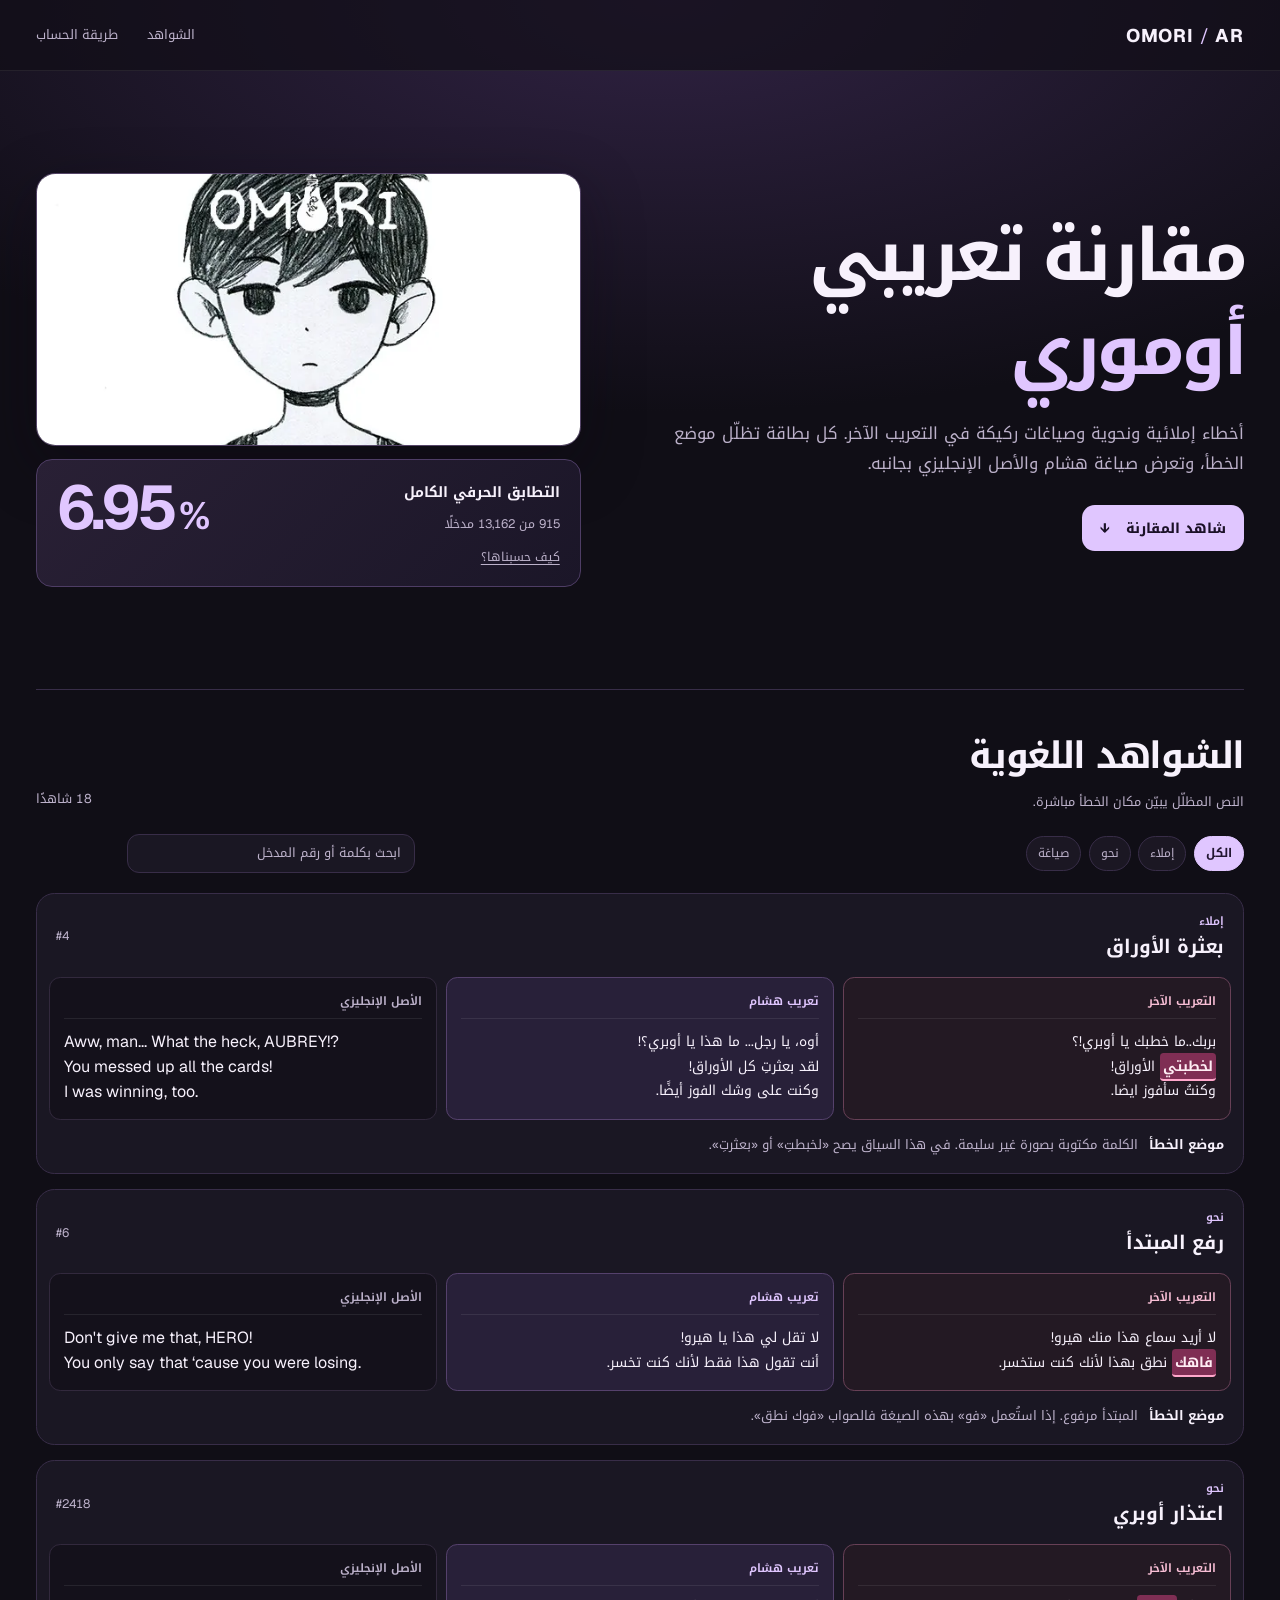
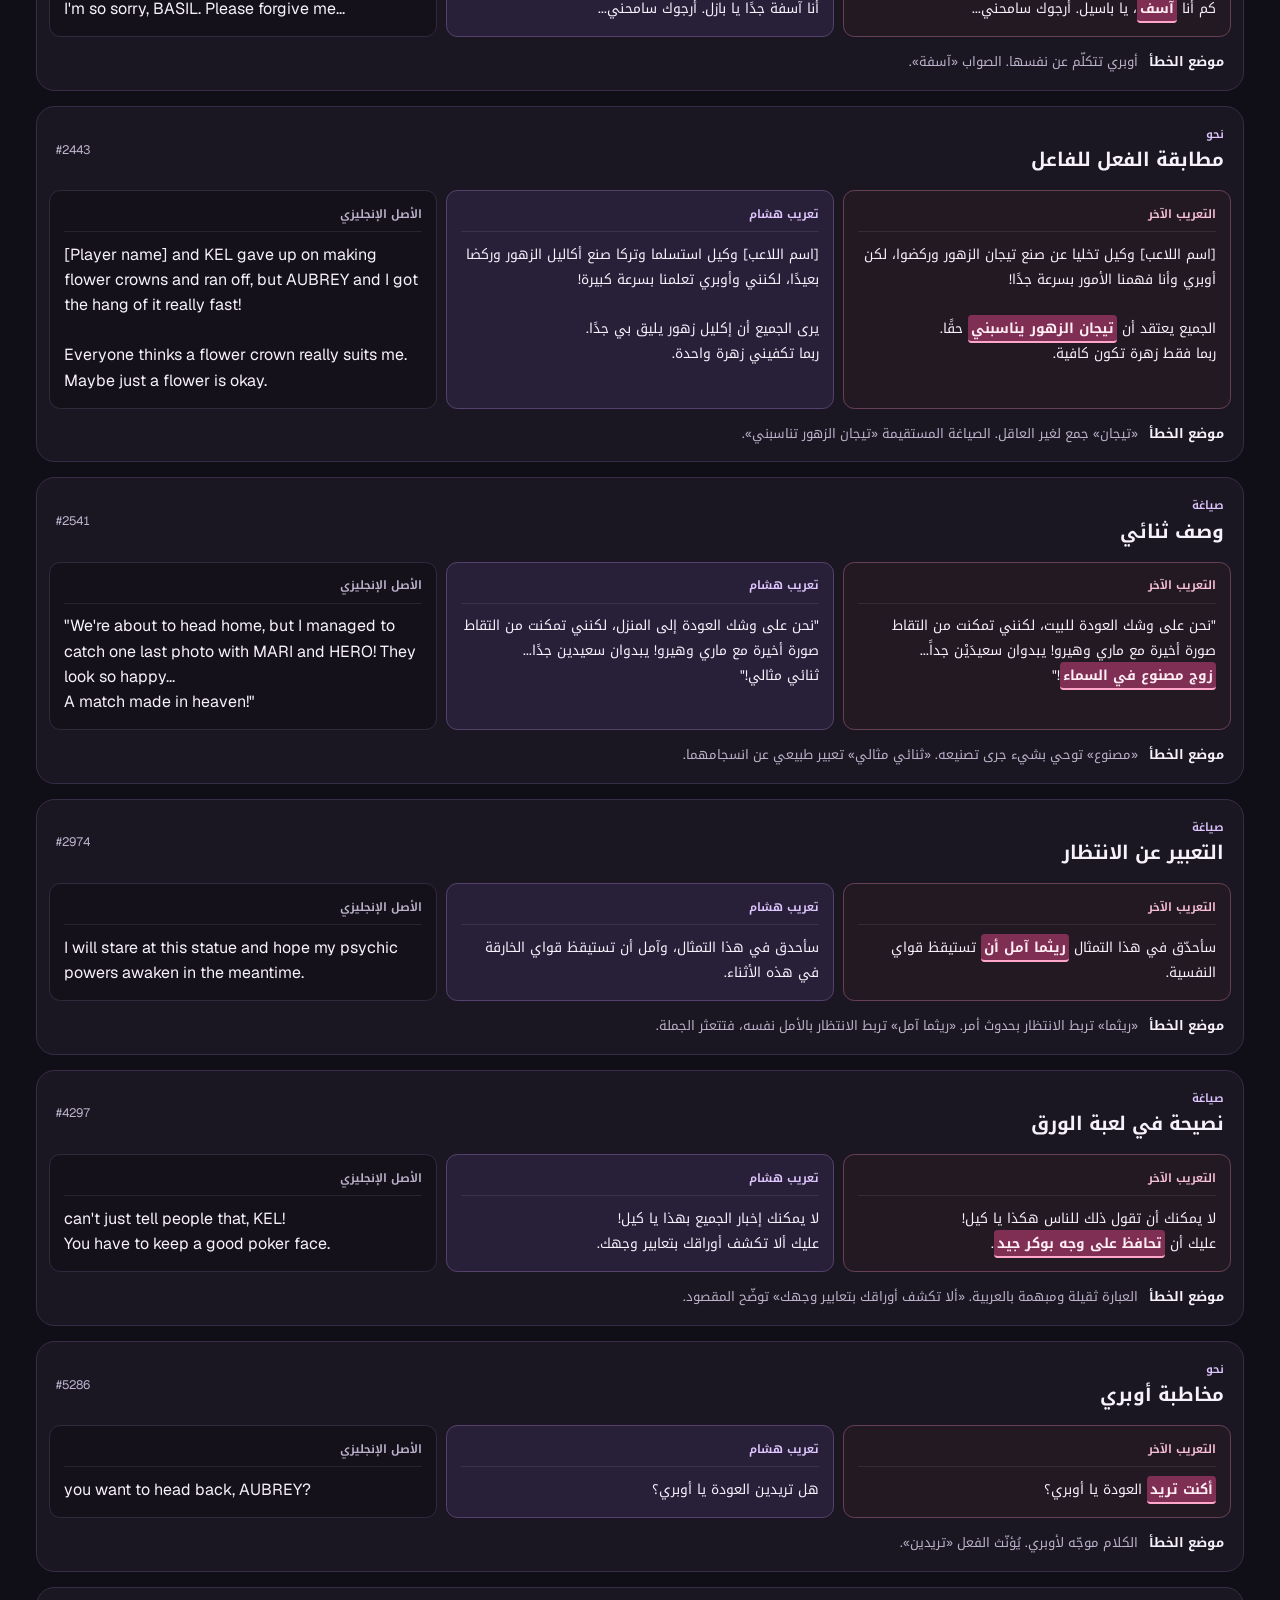
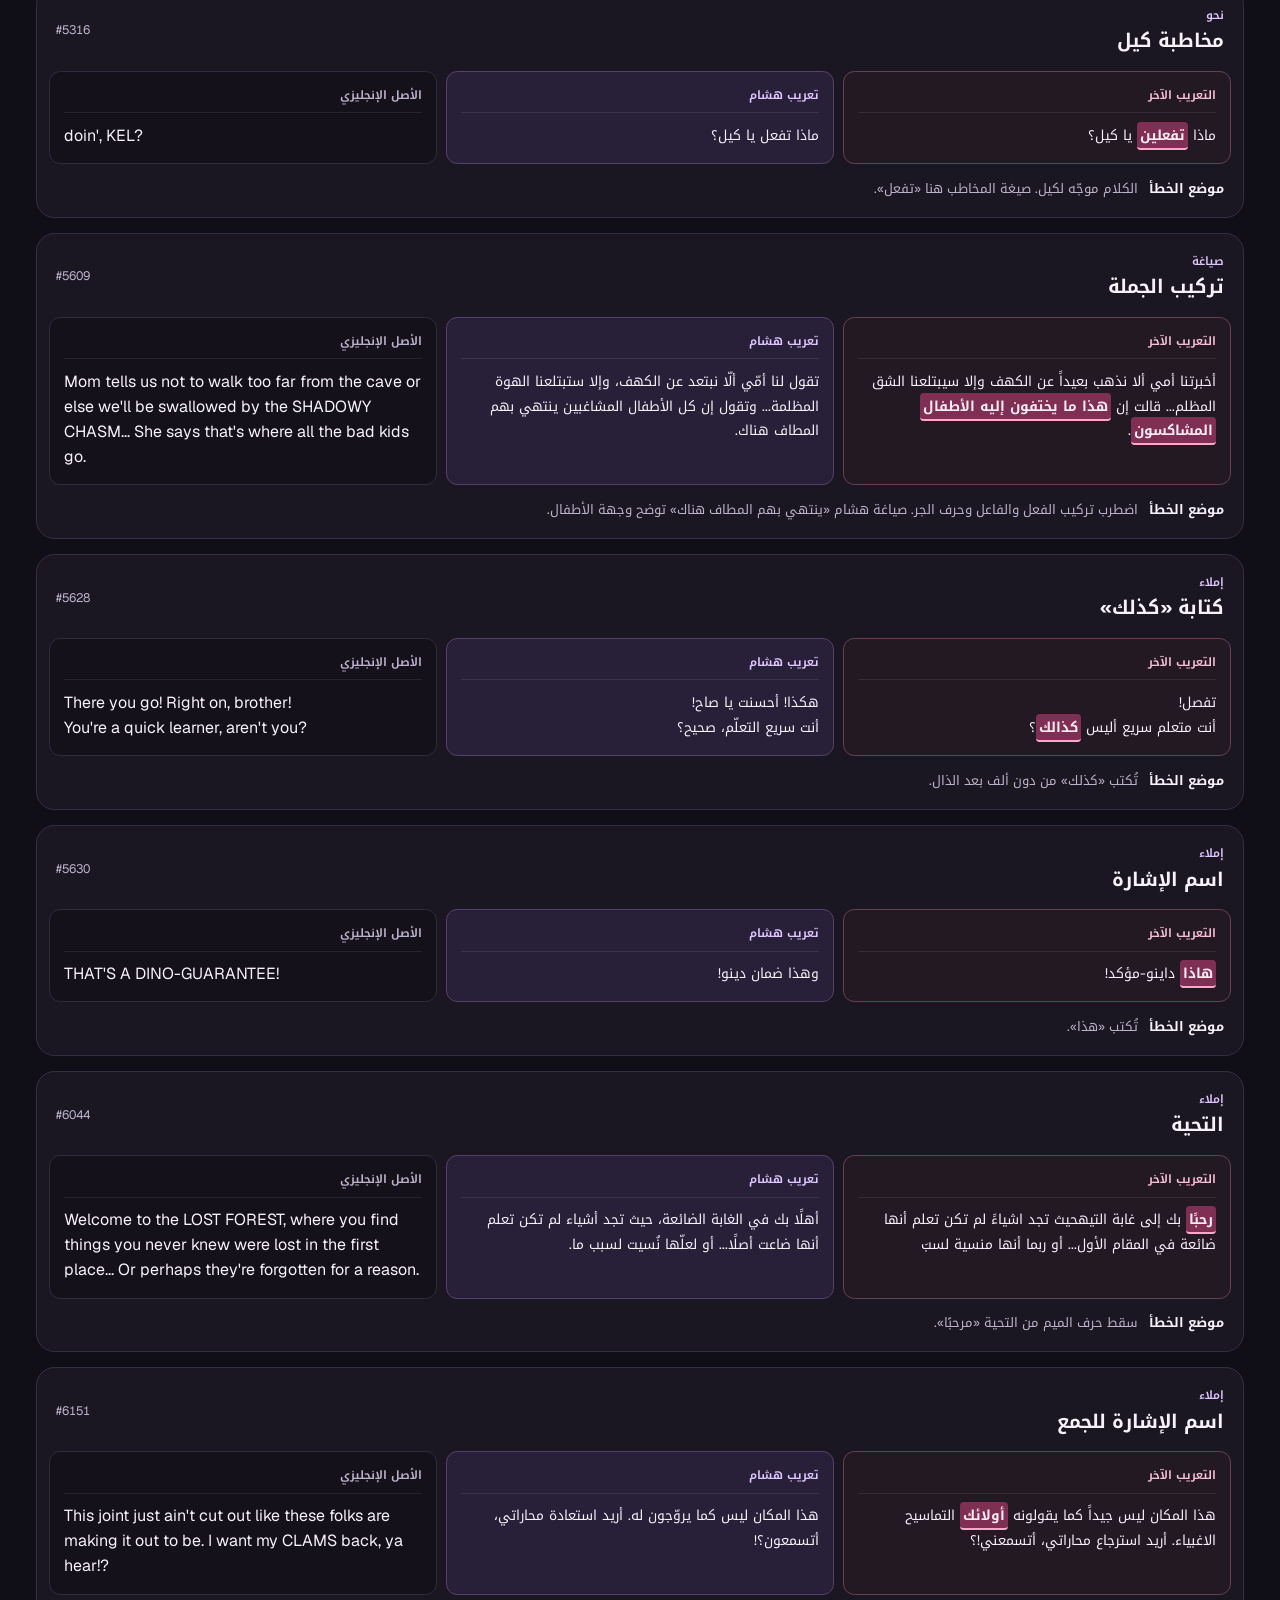
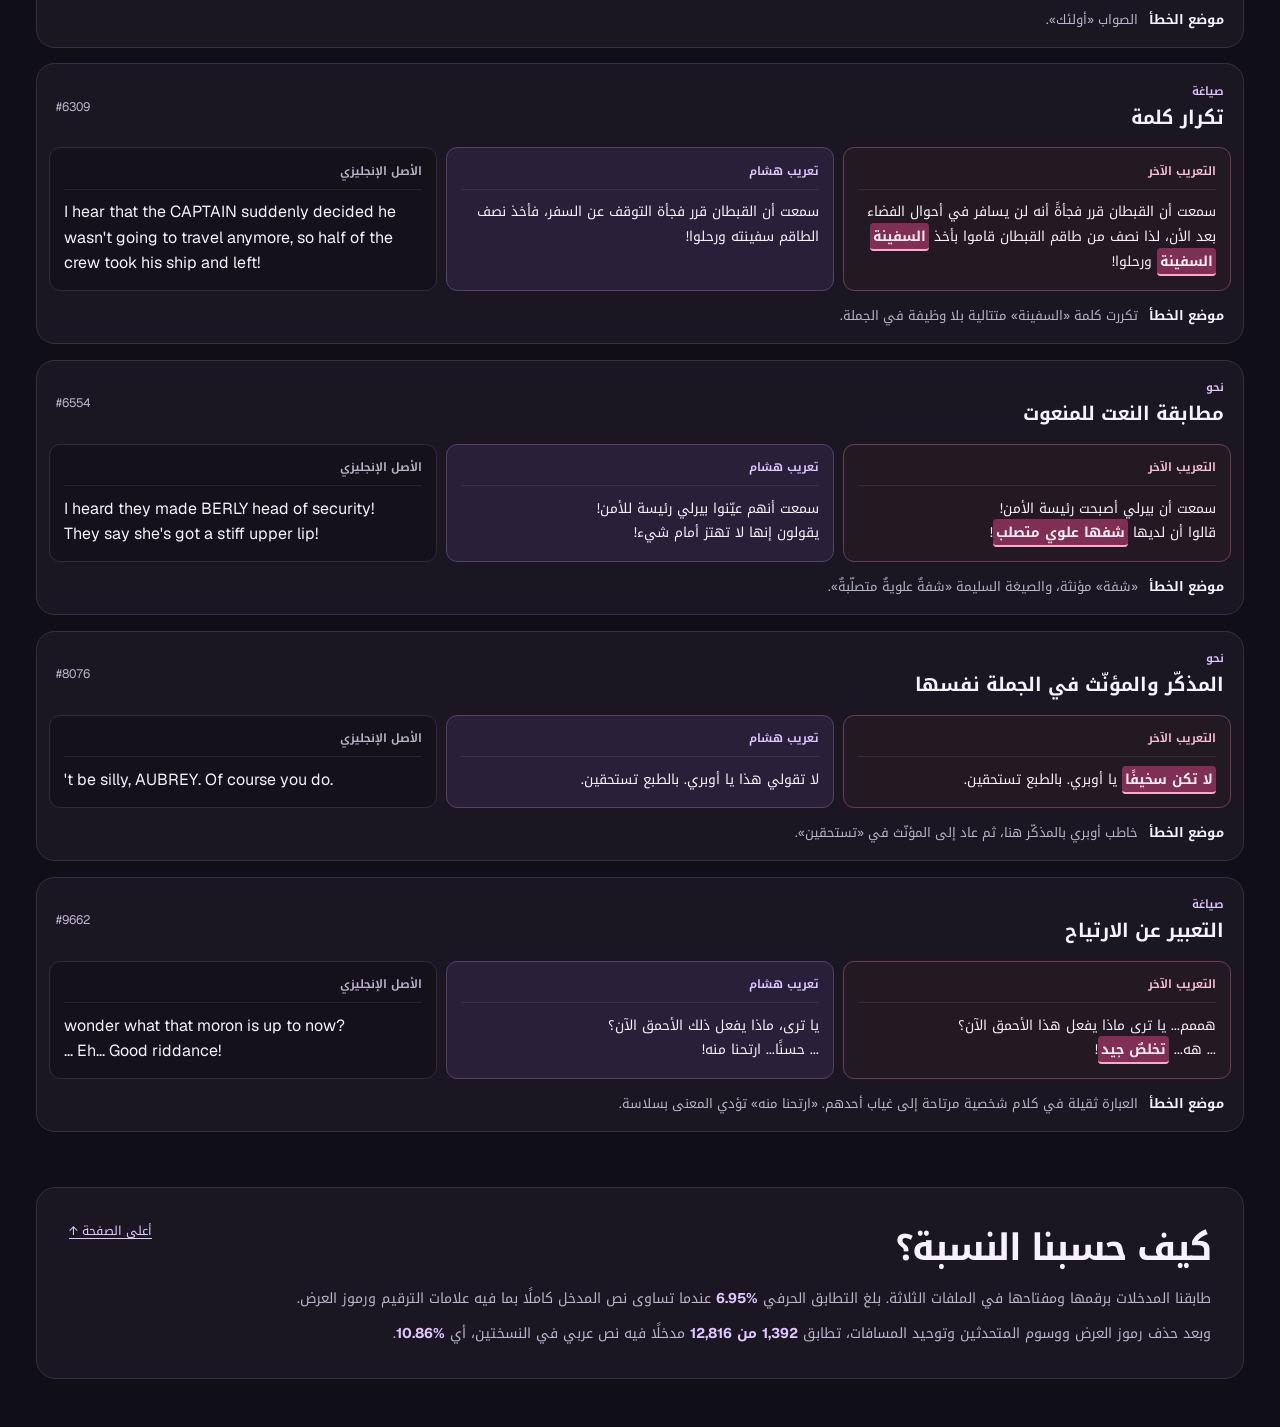
==== commit 8d370af6: "Publish approved Arabic language examples" ====
--- a/index.html
+++ b/index.html
@@ -5,10 +5,12 @@
   <meta name="viewport" content="width=device-width, initial-scale=1">
   <meta name="color-scheme" content="dark">
   <meta name="theme-color" content="#100e16">
-  <meta name="description" content="مقارنة بين تعريبي أوموري مع النص الإنجليزي وشواهد مرقّمة ونسبة التطابق الحرفي.">
+  <meta name="review-version" content="00c3253d0ae0eb1e0035a0a192ded749240c7c2f46fb041eaeb40d2f2bfb06b9">
+  <meta name="description" content="مقارنة الأخطاء الإملائية والنحوية والصياغة العربية في تعريبي أوموري.">
   <title>مقارنة تعريبي أوموري</title>
   <link rel="icon" type="image/webp" href="./omori.webp">
   <link rel="stylesheet" href="./site.css">
+  <link rel="stylesheet" href="./language.css?v=ded37128ba97">
   <script src="./site.js" defer></script>
 </head>
 <body>
@@ -16,18 +18,14 @@
   <header class="header">
     <div class="shell header-inner">
       <a class="wordmark" href="./" lang="en" dir="ltr">OMORI<span> / </span>AR</a>
-      <nav aria-label="أقسام الصفحة">
-        <a href="#examples">الشواهد</a>
-        <a href="#method">طريقة الحساب</a>
-      </nav>
+      <nav aria-label="أقسام الصفحة"><a href="#examples">الشواهد</a><a href="#method">طريقة الحساب</a></nav>
     </div>
   </header>
   <main id="main" class="shell">
     <section class="hero" aria-labelledby="title">
       <div class="hero-copy">
-        <p class="eyebrow" lang="en" dir="ltr">OMORI</p>
         <h1 id="title">مقارنة تعريبي <span>أوموري</span></h1>
-        <p class="intro">رجّحت المراجعة تعريب هشام في دقّة المعنى، ونقل الدعابة، ووضوح نصوص اللعب. شوف الفرق بين الصياغتين جنبًا إلى جنب مع الأصل الإنجليزي.</p>
+        <p class="intro">أخطاء إملائية ونحوية وصياغات ركيكة في التعريب الآخر. كل بطاقة تظلّل موضع الخطأ، وتعرض صياغة هشام والأصل الإنجليزي بجانبه.</p>
         <a class="primary-link" href="#examples">شاهد المقارنة <span aria-hidden="true">↓</span></a>
       </div>
       <div class="hero-aside">
@@ -40,640 +38,261 @@
         </div>
       </div>
     </section>
-
     <section id="examples" class="examples" aria-labelledby="examples-title">
       <div class="section-head">
         <div>
-          <h2 id="examples-title">أين تفوّق تعريب هشام؟</h2>
-          <p class="section-note">تتضمن الشواهد تفاصيل من القصة.</p>
+          <h2 id="examples-title">الشواهد اللغوية</h2>
+          <p class="section-note">النص المظلّل يبيّن مكان الخطأ مباشرة.</p>
         </div>
-        <output id="count" aria-live="polite">45 شاهدًا</output>
+        <output id="count" aria-live="polite">18 شاهدًا</output>
       </div>
       <div class="controls" hidden>
-        <div class="filters" role="group" aria-label="تصفية الشواهد حسب الموضوع">
-          <button type="button" data-filter="all" aria-pressed="true">الكل</button>
-          <button type="button" data-filter="meaning" aria-pressed="false">المعنى والنبرة</button>
-<button type="button" data-filter="humor" aria-pressed="false">النكتة والتورية</button>
-<button type="button" data-filter="gameplay" aria-pressed="false">نصوص اللعب</button>
-<button type="button" data-filter="details" aria-pressed="false">تفاصيل النص</button>
-        </div>
-        <label class="search">
-          <span class="sr-only">ابحث في الشواهد</span>
-          <input type="search" id="search" placeholder="ابحث بكلمة أو رقم المدخل">
-        </label>
-      </div>
-      <div id="cards">
-        <article class="card" id="example-1855" data-category="meaning">
-  <header class="card-head">
-    <div><p class="category">المعنى والنبرة</p><h3>رد سويتهارت</h3></div>
-    <a class="entry" href="#example-1855" aria-label="رابط شاهد رد سويتهارت"><bdi>#1855</bdi></a>
-  </header>
-  <div class="quotes">
-    <div class="quote quote-en"><h4>الأصل الإنجليزي</h4><div class="lines" lang="en" dir="ltr"><p>WELL... I... NEVER!!</p></div></div>
-    <div class="quote quote-h"><h4>تعريب هشام</h4><div class="lines"><p>يا... لها... من وقاحة!!</p></div></div>
-    <div class="quote quote-a"><h4>التعريب الآخر</h4><div class="lines"><p>حسنًا... أنا... لن!!</p></div></div>
+    <div class="filters" role="group" aria-label="نوع الخطأ">
+      <button type="button" data-filter="all" aria-pressed="true">الكل</button><button type="button" data-filter="spelling" aria-pressed="false">إملاء</button><button type="button" data-filter="grammar" aria-pressed="false">نحو</button><button type="button" data-filter="style" aria-pressed="false">صياغة</button>
+    </div>
+    <label class="search"><span class="sr-only">ابحث في الشواهد</span><input type="search" id="search" placeholder="ابحث بكلمة أو رقم المدخل"></label>
   </div>
-  <p class="reason"><strong>سبب الترجيح</strong> هشام ينقل استنكار الشخصية «يا لها من وقاحة»، بينما تظل الجملة في التعريب الآخر معلّقة عند «أنا... لن».</p>
-</article>
-<article class="card" id="example-11936" data-category="meaning">
-  <header class="card-head">
-    <div><p class="category">المعنى والنبرة</p><h3>من كسر النافذة؟</h3></div>
-    <a class="entry" href="#example-11936" aria-label="رابط شاهد من كسر النافذة؟"><bdi>#11936</bdi></a>
-  </header>
-  <div class="quotes">
-    <div class="quote quote-en"><h4>الأصل الإنجليزي</h4><div class="lines" lang="en" dir="ltr"><p>... uh... heard that the old window got broken when a kid accidentally threw a baseball into it.
-Probably should have aimed that better...</p></div></div>
-    <div class="quote quote-h"><h4>تعريب هشام</h4><div class="lines"><p>أنا... آه... سمعت أن النافذة القديمة انكسرت حين رماها صبي بكرة بيسبول بالخطأ.
-كان عليّ أن أصوّب بدقة أكبر...</p></div></div>
-    <div class="quote quote-a"><h4>التعريب الآخر</h4><div class="lines"><p>أنا... إمم... سمعت أن النافذة القديمة انكسرت حين رمى طفل كرة بيسبول فيها بالخطأ.
-ربما كان ينبغي له أن يصوّب بشكل أفضل...</p></div></div>
-  </div>
-  <p class="reason"><strong>سبب الترجيح</strong> ضمير المتكلم يكشف أن كيل نفسه كسر النافذة. التعريب الآخر يسند سوء التصويب إلى الصبي الذي يتحدث عنه.</p>
-</article>
-<article class="card" id="example-657" data-category="meaning">
-  <header class="card-head">
-    <div><p class="category">المعنى والنبرة</p><h3>توصيلة بازل</h3></div>
-    <a class="entry" href="#example-657" aria-label="رابط شاهد توصيلة بازل"><bdi>#657</bdi></a>
-  </header>
-  <div class="quotes">
-    <div class="quote quote-en"><h4>الأصل الإنجليزي</h4><div class="lines" lang="en" dir="ltr"><p>Umm... Weren&#x27;t you guys just going to drop me off?</p></div></div>
-    <div class="quote quote-h"><h4>تعريب هشام</h4><div class="lines"><p>أمم... ألم تكونا ستكتفيان بإيصالي؟</p></div></div>
-    <div class="quote quote-a"><h4>التعريب الآخر</h4><div class="lines"><p>أمم... ألم تكنوا فقط ستقومون بإسقاطي؟</p></div></div>
-  </div>
-  <p class="reason"><strong>سبب الترجيح</strong> المقصود بـ drop me off إيصال بازل إلى وجهته. «إسقاطي» يغيّر الفعل تمامًا.</p>
-</article>
-<article class="card" id="example-1292" data-category="meaning">
-  <header class="card-head">
-    <div><p class="category">المعنى والنبرة</p><h3>مايك يعقد القران</h3></div>
-    <a class="entry" href="#example-1292" aria-label="رابط شاهد مايك يعقد القران"><bdi>#1292</bdi></a>
-  </header>
-  <div class="quotes">
-    <div class="quote quote-en"><h4>الأصل الإنجليزي</h4><div class="lines" lang="en" dir="ltr"><p>SPROUT MOLE MIKE... I order you to marry us immediately!</p></div></div>
-    <div class="quote quote-h"><h4>تعريب هشام</h4><div class="lines"><p>مايك خلد البراعم... آمرك بأن تعقد زواجنا فورًا!</p></div></div>
-    <div class="quote quote-a"><h4>التعريب الآخر</h4><div class="lines"><p>برعم الخلد مايك... أنا أأمرك بأن تتزوجنا فورًا!</p></div></div>
-  </div>
-  <p class="reason"><strong>سبب الترجيح</strong> سويتهارت تأمر مايك بأن يعقد زواجها. «تتزوجنا» تغيّر دور مايك في المشهد.</p>
-</article>
-<article class="card" id="example-1494" data-category="meaning">
-  <header class="card-head">
-    <div><p class="category">المعنى والنبرة</p><h3>تهدئة الأم</h3></div>
-    <a class="entry" href="#example-1494" aria-label="رابط شاهد تهدئة الأم"><bdi>#1494</bdi></a>
-  </header>
-  <div class="quotes">
-    <div class="quote quote-en"><h4>الأصل الإنجليزي</h4><div class="lines" lang="en" dir="ltr"><p>There, there, honey... Cheer up...</p></div></div>
-    <div class="quote quote-h"><h4>تعريب هشام</h4><div class="lines"><p>اهدئي يا عزيزتي... لا تحزني...</p></div></div>
-    <div class="quote quote-a"><h4>التعريب الآخر</h4><div class="lines"><p>هناك، هناك يا عزيزتي... لا تحزني...</p></div></div>
-  </div>
-  <p class="reason"><strong>سبب الترجيح</strong> عبارة There, there للتهدئة. «اهدئي يا عزيزتي» تؤدي وظيفتها في الحوار.</p>
-</article>
-<article class="card" id="example-2752" data-category="meaning">
-  <header class="card-head">
-    <div><p class="category">المعنى والنبرة</p><h3>وصف الأخ</h3></div>
-    <a class="entry" href="#example-2752" aria-label="رابط شاهد وصف الأخ"><bdi>#2752</bdi></a>
-  </header>
-  <div class="quotes">
-    <div class="quote quote-en"><h4>الأصل الإنجليزي</h4><div class="lines" lang="en" dir="ltr"><p>your mind, OMORI!
-I need to set an example for my sometimes-boring
-little brother!</p></div></div>
-    <div class="quote quote-h"><h4>تعريب هشام</h4><div class="lines"><p>وسّع آفاقك يا أوموري!
-عليّ أن أكون قدوة لأخي الصغير
-الذي يصبح مملًا أحيانًا!</p></div></div>
-    <div class="quote quote-a"><h4>التعريب الآخر</h4><div class="lines"><p>وسّع أفقك يا أوموري!
-عليّ أن أكون قدوة لأخي الصغير الذي يشعر بالملل أحيانًا.</p></div></div>
-  </div>
-  <p class="reason"><strong>سبب الترجيح</strong> ماري تصف أخاها بأنه مملّ أحيانًا. الآخر يجعله يشعر بالملل.</p>
-</article>
-<article class="card" id="example-5082" data-category="meaning">
-  <header class="card-head">
-    <div><p class="category">المعنى والنبرة</p><h3>رجاء بازل</h3></div>
-    <a class="entry" href="#example-5082" aria-label="رابط شاهد رجاء بازل"><bdi>#5082</bdi></a>
-  </header>
-  <div class="quotes">
-    <div class="quote quote-en"><h4>الأصل الإنجليزي</h4><div class="lines" lang="en" dir="ltr"><p>Please don&#x27;t... leave me alone... again...</p></div></div>
-    <div class="quote quote-h"><h4>تعريب هشام</h4><div class="lines"><p>أرجوك لا... تتركني وحدي... مجددًا...</p></div></div>
-    <div class="quote quote-a"><h4>التعريب الآخر</h4><div class="lines"><p>أرجوك لا... اتركني وحدي... مجددًا...</p></div></div>
-  </div>
-  <p class="reason"><strong>سبب الترجيح</strong> «لا... تتركني» تحفظ طلب بازل. «لا... اتركني» تجعل الشطر الثاني يُقرأ كأمر بالابتعاد.</p>
-</article>
-<article class="card" id="example-4200" data-category="meaning">
-  <header class="card-head">
-    <div><p class="category">المعنى والنبرة</p><h3>وحدة بازل</h3></div>
-    <a class="entry" href="#example-4200" aria-label="رابط شاهد وحدة بازل"><bdi>#4200</bdi></a>
-  </header>
-  <div class="quotes">
-    <div class="quote quote-en"><h4>الأصل الإنجليزي</h4><div class="lines" lang="en" dir="ltr"><p>whole time I&#x27;ve been here, I&#x27;ve been looking through my PHOTO ALBUM to keep me company...</p></div></div>
-    <div class="quote quote-h"><h4>تعريب هشام</h4><div class="lines"><p>طوال وجودي هنا، كنت أتصفح ألبوم الصور ليؤنس وحدتي...</p></div></div>
-    <div class="quote quote-a"><h4>التعريب الآخر</h4><div class="lines"><p>طوال الوقت الذي قضيته هنا، كنت أتصفح ألبوم الصور لأبقى بصحبة شيء ما...</p></div></div>
-  </div>
-  <p class="reason"><strong>سبب الترجيح</strong> «ليؤنس وحدتي» يوضح أن ألبوم الصور هو ما يخفف وحدة بازل.</p>
-</article>
-<article class="card" id="example-6278" data-category="meaning">
-  <header class="card-head">
-    <div><p class="category">المعنى والنبرة</p><h3>من بقي في المكان؟</h3></div>
-    <a class="entry" href="#example-6278" aria-label="رابط شاهد من بقي في المكان؟"><bdi>#6278</bdi></a>
-  </header>
-  <div class="quotes">
-    <div class="quote quote-en"><h4>الأصل الإنجليزي</h4><div class="lines" lang="en" dir="ltr"><p>It&#x27;s been a bit empty around here lately, so I always worry that the children who are left will start getting lonely...</p></div></div>
-    <div class="quote quote-h"><h4>تعريب هشام</h4><div class="lines"><p>قلّ عدد الأطفال هنا مؤخرًا، لذا أخشى دائمًا أن يبدأ الباقون بالشعور بالوحدة...</p></div></div>
-    <div class="quote quote-a"><h4>التعريب الآخر</h4><div class="lines"><p>كان المكان هنا فارغاً مؤخراً، لذا أقلق دوماً إن كان الأطفال الغائبون يشعرون بالوحدة أم لا...</p></div></div>
-  </div>
-  <p class="reason"><strong>سبب الترجيح</strong> بالمي قلقة على الأطفال الذين بقوا في المكان. صياغة الآخر تنقل القلق إلى الغائبين.</p>
-</article>
-<article class="card" id="example-6554" data-category="meaning">
-  <header class="card-head">
-    <div><p class="category">المعنى والنبرة</p><h3>رباطة جأش بيرلي</h3></div>
-    <a class="entry" href="#example-6554" aria-label="رابط شاهد رباطة جأش بيرلي"><bdi>#6554</bdi></a>
-  </header>
-  <div class="quotes">
-    <div class="quote quote-en"><h4>الأصل الإنجليزي</h4><div class="lines" lang="en" dir="ltr"><p>I heard they made BERLY head of security!
-They say she&#x27;s got a stiff upper lip!</p></div></div>
-    <div class="quote quote-h"><h4>تعريب هشام</h4><div class="lines"><p>سمعت أنهم عيّنوا بيرلي رئيسة للأمن!
+      <div id="cards"><article class="card" id="example-4-9544a187" data-case="example-4-9544a187" data-category="spelling">
+  <header class="card-head">
+    <div><p class="category">إملاء</p><h3>بعثرة الأوراق</h3></div>
+    <a class="entry" href="#example-4-9544a187" aria-label="رابط الشاهد"><bdi>#4</bdi></a>
+  </header>
+  <div class="quotes"><div class="quote quote-a"><h4>التعريب الآخر</h4><div class="lines"><p>بربك..ما خطبك يا أوبري!؟
+<mark class="error">لخطبتي</mark> الأوراق!
+وكنتُ سأفوز ايضا.</p></div></div>
+<div class="quote quote-h"><h4>تعريب هشام</h4><div class="lines"><p>أوه، يا رجل... ما هذا يا أوبري؟!
+لقد بعثرتِ كل الأوراق!
+وكنت على وشك الفوز أيضًا.</p></div></div>
+<div class="quote quote-en"><h4>الأصل الإنجليزي</h4><div class="lines" lang="en" dir="ltr"><p>Aww, man... What the heck, AUBREY!?
+You messed up all the cards!
+I was winning, too.</p></div></div></div>
+  <p class="reason"><strong>موضع الخطأ</strong> الكلمة مكتوبة بصورة غير سليمة. في هذا السياق يصح «لخبطتِ» أو «بعثرتِ».</p>
+  
+</article>
+<article class="card" id="example-6-8a731867" data-case="example-6-8a731867" data-category="grammar">
+  <header class="card-head">
+    <div><p class="category">نحو</p><h3>رفع المبتدأ</h3></div>
+    <a class="entry" href="#example-6-8a731867" aria-label="رابط الشاهد"><bdi>#6</bdi></a>
+  </header>
+  <div class="quotes"><div class="quote quote-a"><h4>التعريب الآخر</h4><div class="lines"><p>لا أريد سماع هذا منك هيرو!
+<mark class="error">فاهك</mark> نطق بهذا لأنك كنت ستخسر.</p></div></div>
+<div class="quote quote-h"><h4>تعريب هشام</h4><div class="lines"><p>لا تقل لي هذا يا هيرو!
+أنت تقول هذا فقط لأنك كنت تخسر.</p></div></div>
+<div class="quote quote-en"><h4>الأصل الإنجليزي</h4><div class="lines" lang="en" dir="ltr"><p>Don&#x27;t give me that, HERO!
+You only say that ‘cause you were losing.</p></div></div></div>
+  <p class="reason"><strong>موضع الخطأ</strong> المبتدأ مرفوع. إذا استُعمل «فو» بهذه الصيغة فالصواب «فوك نطق».</p>
+  
+</article>
+<article class="card" id="example-2418-19ce59ee" data-case="example-2418-19ce59ee" data-category="grammar">
+  <header class="card-head">
+    <div><p class="category">نحو</p><h3>اعتذار أوبري</h3></div>
+    <a class="entry" href="#example-2418-19ce59ee" aria-label="رابط الشاهد"><bdi>#2418</bdi></a>
+  </header>
+  <div class="quotes"><div class="quote quote-a"><h4>التعريب الآخر</h4><div class="lines"><p>كم أنا <mark class="error">آسف</mark>، يا باسيل. أرجوك سامحني...</p></div></div>
+<div class="quote quote-h"><h4>تعريب هشام</h4><div class="lines"><p>أنا آسفة جدًا يا بازل. أرجوك سامحني...</p></div></div>
+<div class="quote quote-en"><h4>الأصل الإنجليزي</h4><div class="lines" lang="en" dir="ltr"><p>I&#x27;m so sorry, BASIL. Please forgive me...</p></div></div></div>
+  <p class="reason"><strong>موضع الخطأ</strong> أوبري تتكلّم عن نفسها. الصواب «آسفة».</p>
+  
+</article>
+<article class="card" id="example-2443-d3f01455" data-case="example-2443-d3f01455" data-category="grammar">
+  <header class="card-head">
+    <div><p class="category">نحو</p><h3>مطابقة الفعل للفاعل</h3></div>
+    <a class="entry" href="#example-2443-d3f01455" aria-label="رابط الشاهد"><bdi>#2443</bdi></a>
+  </header>
+  <div class="quotes"><div class="quote quote-a"><h4>التعريب الآخر</h4><div class="lines"><p>[اسم اللاعب] وكيل تخليا عن صنع تيجان الزهور وركضوا، لكن أوبري وأنا فهمنا الأمور بسرعة جدًا!
+
+الجميع يعتقد أن <mark class="error">تيجان الزهور يناسبني</mark> حقًا.
+ربما فقط زهرة تكون كافية.</p></div></div>
+<div class="quote quote-h"><h4>تعريب هشام</h4><div class="lines"><p>[اسم اللاعب] وكيل استسلما وتركا صنع أكاليل الزهور وركضا بعيدًا، لكنني وأوبري تعلمنا بسرعة كبيرة!
+
+يرى الجميع أن إكليل زهور يليق بي جدًا.
+ربما تكفيني زهرة واحدة.</p></div></div>
+<div class="quote quote-en"><h4>الأصل الإنجليزي</h4><div class="lines" lang="en" dir="ltr"><p>[Player name] and KEL gave up on making flower crowns and ran off, but AUBREY and I got the hang of it really fast!
+
+Everyone thinks a flower crown really suits me.
+Maybe just a flower is okay.</p></div></div></div>
+  <p class="reason"><strong>موضع الخطأ</strong> «تيجان» جمع لغير العاقل. الصياغة المستقيمة «تيجان الزهور تناسبني».</p>
+  
+</article>
+<article class="card" id="example-2541-42c556c9" data-case="example-2541-42c556c9" data-category="style">
+  <header class="card-head">
+    <div><p class="category">صياغة</p><h3>وصف ثنائي</h3></div>
+    <a class="entry" href="#example-2541-42c556c9" aria-label="رابط الشاهد"><bdi>#2541</bdi></a>
+  </header>
+  <div class="quotes"><div class="quote quote-a"><h4>التعريب الآخر</h4><div class="lines"><p>&quot;نحن على وشك العودة للبيت، لكنني تمكنت من التقاط صورة أخيرة مع ماري وهيرو! يبدوان سعيدَيْن جداً...
+<mark class="error">زوج مصنوع في السماء</mark>!&quot;</p></div></div>
+<div class="quote quote-h"><h4>تعريب هشام</h4><div class="lines"><p>&quot;نحن على وشك العودة إلى المنزل، لكنني تمكنت من التقاط صورة أخيرة مع ماري وهيرو! يبدوان سعيدين جدًا...
+ثنائي مثالي!&quot;</p></div></div>
+<div class="quote quote-en"><h4>الأصل الإنجليزي</h4><div class="lines" lang="en" dir="ltr"><p>&quot;We&#x27;re about to head home, but I managed to catch one last photo with MARI and HERO! They look so happy...
+A match made in heaven!&quot;</p></div></div></div>
+  <p class="reason"><strong>موضع الخطأ</strong> «مصنوع» توحي بشيء جرى تصنيعه. «ثنائي مثالي» تعبير طبيعي عن انسجامهما.</p>
+  
+</article>
+<article class="card" id="example-2974-4082b079" data-case="example-2974-4082b079" data-category="style">
+  <header class="card-head">
+    <div><p class="category">صياغة</p><h3>التعبير عن الانتظار</h3></div>
+    <a class="entry" href="#example-2974-4082b079" aria-label="رابط الشاهد"><bdi>#2974</bdi></a>
+  </header>
+  <div class="quotes"><div class="quote quote-a"><h4>التعريب الآخر</h4><div class="lines"><p>سأحدّق في هذا التمثال <mark class="error">ريثما آمل أن</mark> تستيقظ قواي النفسية.</p></div></div>
+<div class="quote quote-h"><h4>تعريب هشام</h4><div class="lines"><p>سأحدق في هذا التمثال، وآمل أن تستيقظ قواي الخارقة في هذه الأثناء.</p></div></div>
+<div class="quote quote-en"><h4>الأصل الإنجليزي</h4><div class="lines" lang="en" dir="ltr"><p>I will stare at this statue and hope my psychic powers awaken in the meantime.</p></div></div></div>
+  <p class="reason"><strong>موضع الخطأ</strong> «ريثما» تربط الانتظار بحدوث أمر. «ريثما آمل» تربط الانتظار بالأمل نفسه، فتتعثر الجملة.</p>
+  
+</article>
+<article class="card" id="example-4297-f5f2bb96" data-case="example-4297-f5f2bb96" data-category="style">
+  <header class="card-head">
+    <div><p class="category">صياغة</p><h3>نصيحة في لعبة الورق</h3></div>
+    <a class="entry" href="#example-4297-f5f2bb96" aria-label="رابط الشاهد"><bdi>#4297</bdi></a>
+  </header>
+  <div class="quotes"><div class="quote quote-a"><h4>التعريب الآخر</h4><div class="lines"><p>لا يمكنك أن تقول ذلك للناس هكذا يا كيل!
+عليك أن <mark class="error">تحافظ على وجه بوكر جيد</mark>.</p></div></div>
+<div class="quote quote-h"><h4>تعريب هشام</h4><div class="lines"><p>لا يمكنك إخبار الجميع بهذا يا كيل!
+عليك ألا تكشف أوراقك بتعابير وجهك.</p></div></div>
+<div class="quote quote-en"><h4>الأصل الإنجليزي</h4><div class="lines" lang="en" dir="ltr"><p>can&#x27;t just tell people that, KEL!
+You have to keep a good poker face.</p></div></div></div>
+  <p class="reason"><strong>موضع الخطأ</strong> العبارة ثقيلة ومبهمة بالعربية. «ألا تكشف أوراقك بتعابير وجهك» توضّح المقصود.</p>
+  
+</article>
+<article class="card" id="example-5286-a29e67e5" data-case="example-5286-a29e67e5" data-category="grammar">
+  <header class="card-head">
+    <div><p class="category">نحو</p><h3>مخاطبة أوبري</h3></div>
+    <a class="entry" href="#example-5286-a29e67e5" aria-label="رابط الشاهد"><bdi>#5286</bdi></a>
+  </header>
+  <div class="quotes"><div class="quote quote-a"><h4>التعريب الآخر</h4><div class="lines"><p><mark class="error">أكنت تريد</mark> العودة يا أوبري؟</p></div></div>
+<div class="quote quote-h"><h4>تعريب هشام</h4><div class="lines"><p>هل تريدين العودة يا أوبري؟</p></div></div>
+<div class="quote quote-en"><h4>الأصل الإنجليزي</h4><div class="lines" lang="en" dir="ltr"><p>you want to head back, AUBREY?</p></div></div></div>
+  <p class="reason"><strong>موضع الخطأ</strong> الكلام موجّه لأوبري. يُؤنّث الفعل «تريدين».</p>
+  
+</article>
+<article class="card" id="example-5316-26f20f38" data-case="example-5316-26f20f38" data-category="grammar">
+  <header class="card-head">
+    <div><p class="category">نحو</p><h3>مخاطبة كيل</h3></div>
+    <a class="entry" href="#example-5316-26f20f38" aria-label="رابط الشاهد"><bdi>#5316</bdi></a>
+  </header>
+  <div class="quotes"><div class="quote quote-a"><h4>التعريب الآخر</h4><div class="lines"><p>ماذا <mark class="error">تفعلين</mark> يا كيل؟</p></div></div>
+<div class="quote quote-h"><h4>تعريب هشام</h4><div class="lines"><p>ماذا تفعل يا كيل؟</p></div></div>
+<div class="quote quote-en"><h4>الأصل الإنجليزي</h4><div class="lines" lang="en" dir="ltr"><p>doin&#x27;, KEL?</p></div></div></div>
+  <p class="reason"><strong>موضع الخطأ</strong> الكلام موجّه لكيل. صيغة المخاطب هنا «تفعل».</p>
+  
+</article>
+<article class="card" id="example-5609-47e62f56" data-case="example-5609-47e62f56" data-category="style">
+  <header class="card-head">
+    <div><p class="category">صياغة</p><h3>تركيب الجملة</h3></div>
+    <a class="entry" href="#example-5609-47e62f56" aria-label="رابط الشاهد"><bdi>#5609</bdi></a>
+  </header>
+  <div class="quotes"><div class="quote quote-a"><h4>التعريب الآخر</h4><div class="lines"><p>أخبرتنا أمي ألا نذهب بعيداً عن الكهف وإلا سيبتلعنا الشق المظلم... قالت إن <mark class="error">هذا ما يختفون إليه الأطفال المشاكسون</mark>.</p></div></div>
+<div class="quote quote-h"><h4>تعريب هشام</h4><div class="lines"><p>تقول لنا أمّي ألّا نبتعد عن الكهف، وإلا ستبتلعنا الهوة المظلمة... وتقول إن كل الأطفال المشاغبين ينتهي بهم المطاف هناك.</p></div></div>
+<div class="quote quote-en"><h4>الأصل الإنجليزي</h4><div class="lines" lang="en" dir="ltr"><p>Mom tells us not to walk too far from the cave or else we&#x27;ll be swallowed by the SHADOWY CHASM... She says that&#x27;s where all the bad kids go.</p></div></div></div>
+  <p class="reason"><strong>موضع الخطأ</strong> اضطرب تركيب الفعل والفاعل وحرف الجر. صياغة هشام «ينتهي بهم المطاف هناك» توضح وجهة الأطفال.</p>
+  
+</article>
+<article class="card" id="example-5628-e1541885" data-case="example-5628-e1541885" data-category="spelling">
+  <header class="card-head">
+    <div><p class="category">إملاء</p><h3>كتابة «كذلك»</h3></div>
+    <a class="entry" href="#example-5628-e1541885" aria-label="رابط الشاهد"><bdi>#5628</bdi></a>
+  </header>
+  <div class="quotes"><div class="quote quote-a"><h4>التعريب الآخر</h4><div class="lines"><p>تفصل!
+أنت متعلم سريع أليس <mark class="error">كذالك</mark>؟</p></div></div>
+<div class="quote quote-h"><h4>تعريب هشام</h4><div class="lines"><p>هكذا! أحسنت يا صاح!
+أنت سريع التعلّم، صحيح؟</p></div></div>
+<div class="quote quote-en"><h4>الأصل الإنجليزي</h4><div class="lines" lang="en" dir="ltr"><p>There you go! Right on, brother!
+You&#x27;re a quick learner, aren&#x27;t you?</p></div></div></div>
+  <p class="reason"><strong>موضع الخطأ</strong> تُكتب «كذلك» من دون ألف بعد الذال.</p>
+  
+</article>
+<article class="card" id="example-5630-aab4976a" data-case="example-5630-aab4976a" data-category="spelling">
+  <header class="card-head">
+    <div><p class="category">إملاء</p><h3>اسم الإشارة</h3></div>
+    <a class="entry" href="#example-5630-aab4976a" aria-label="رابط الشاهد"><bdi>#5630</bdi></a>
+  </header>
+  <div class="quotes"><div class="quote quote-a"><h4>التعريب الآخر</h4><div class="lines"><p><mark class="error">هاذا</mark> داينو-مؤكد!</p></div></div>
+<div class="quote quote-h"><h4>تعريب هشام</h4><div class="lines"><p>وهذا ضمان دينو!</p></div></div>
+<div class="quote quote-en"><h4>الأصل الإنجليزي</h4><div class="lines" lang="en" dir="ltr"><p>THAT&#x27;S A DINO-GUARANTEE!</p></div></div></div>
+  <p class="reason"><strong>موضع الخطأ</strong> تُكتب «هذا».</p>
+  
+</article>
+<article class="card" id="example-6044-8c016295" data-case="example-6044-8c016295" data-category="spelling">
+  <header class="card-head">
+    <div><p class="category">إملاء</p><h3>التحية</h3></div>
+    <a class="entry" href="#example-6044-8c016295" aria-label="رابط الشاهد"><bdi>#6044</bdi></a>
+  </header>
+  <div class="quotes"><div class="quote quote-a"><h4>التعريب الآخر</h4><div class="lines"><p><mark class="error">رحبًا</mark> بك إلى غابة التيهحيث تجد اشياءً لم تكن تعلم أنها ضائعة في المقام الأول... أو ربما أنها منسية لسبَ</p></div></div>
+<div class="quote quote-h"><h4>تعريب هشام</h4><div class="lines"><p>أهلًا بك في الغابة الضائعة، حيث تجد أشياء لم تكن تعلم أنها ضاعت أصلًا... أو لعلّها نُسيت لسبب ما.</p></div></div>
+<div class="quote quote-en"><h4>الأصل الإنجليزي</h4><div class="lines" lang="en" dir="ltr"><p>Welcome to the LOST FOREST, where you find things you never knew were lost in the first place... Or perhaps they&#x27;re forgotten for a reason.</p></div></div></div>
+  <p class="reason"><strong>موضع الخطأ</strong> سقط حرف الميم من التحية «مرحبًا».</p>
+  
+</article>
+<article class="card" id="example-6151-a6e5a4f4" data-case="example-6151-a6e5a4f4" data-category="spelling">
+  <header class="card-head">
+    <div><p class="category">إملاء</p><h3>اسم الإشارة للجمع</h3></div>
+    <a class="entry" href="#example-6151-a6e5a4f4" aria-label="رابط الشاهد"><bdi>#6151</bdi></a>
+  </header>
+  <div class="quotes"><div class="quote quote-a"><h4>التعريب الآخر</h4><div class="lines"><p>هذا المكان ليس جيداً كما يقولونه <mark class="error">أولائك</mark> التماسيح الاغبياء. أريد استرجاع محاراتي، أتسمعني!؟</p></div></div>
+<div class="quote quote-h"><h4>تعريب هشام</h4><div class="lines"><p>هذا المكان ليس كما يروّجون له. أريد استعادة محاراتي، أتسمعون؟!</p></div></div>
+<div class="quote quote-en"><h4>الأصل الإنجليزي</h4><div class="lines" lang="en" dir="ltr"><p>This joint just ain&#x27;t cut out like these folks are making it out to be. I want my CLAMS back, ya hear!?</p></div></div></div>
+  <p class="reason"><strong>موضع الخطأ</strong> الصواب «أولئك».</p>
+  
+</article>
+<article class="card" id="example-6309-0ebe9043" data-case="example-6309-0ebe9043" data-category="style">
+  <header class="card-head">
+    <div><p class="category">صياغة</p><h3>تكرار كلمة</h3></div>
+    <a class="entry" href="#example-6309-0ebe9043" aria-label="رابط الشاهد"><bdi>#6309</bdi></a>
+  </header>
+  <div class="quotes"><div class="quote quote-a"><h4>التعريب الآخر</h4><div class="lines"><p>سمعت أن القبطان قرر فجأةً أنه لن يسافر في أحوال الفضاء بعد الأن، لذا نصف من طاقم القبطان قاموا بأخذ <mark class="error">السفينة السفينة</mark> ورحلوا!</p></div></div>
+<div class="quote quote-h"><h4>تعريب هشام</h4><div class="lines"><p>سمعت أن القبطان قرر فجأة التوقف عن السفر، فأخذ نصف الطاقم سفينته ورحلوا!</p></div></div>
+<div class="quote quote-en"><h4>الأصل الإنجليزي</h4><div class="lines" lang="en" dir="ltr"><p>I hear that the CAPTAIN suddenly decided he wasn&#x27;t going to travel anymore, so half of the crew took his ship and left!</p></div></div></div>
+  <p class="reason"><strong>موضع الخطأ</strong> تكررت كلمة «السفينة» متتالية بلا وظيفة في الجملة.</p>
+  
+</article>
+<article class="card" id="example-6554-4bfb8354" data-case="example-6554-4bfb8354" data-category="grammar">
+  <header class="card-head">
+    <div><p class="category">نحو</p><h3>مطابقة النعت للمنعوت</h3></div>
+    <a class="entry" href="#example-6554-4bfb8354" aria-label="رابط الشاهد"><bdi>#6554</bdi></a>
+  </header>
+  <div class="quotes"><div class="quote quote-a"><h4>التعريب الآخر</h4><div class="lines"><p>سمعت أن بيرلي أصبحت رئيسة الأمن!
+قالوا أن لديها <mark class="error">شفها علوي متصلب</mark>!</p></div></div>
+<div class="quote quote-h"><h4>تعريب هشام</h4><div class="lines"><p>سمعت أنهم عيّنوا بيرلي رئيسة للأمن!
 يقولون إنها لا تهتز أمام شيء!</p></div></div>
-    <div class="quote quote-a"><h4>التعريب الآخر</h4><div class="lines"><p>سمعت أن بيرلي أصبحت رئيسة الأمن!
-قالوا أن لديها شفها علوي متصلب!</p></div></div>
-  </div>
-  <p class="reason"><strong>سبب الترجيح</strong> تعبير stiff upper lip يصف رباطة الجأش. «لا تهتز أمام شيء» تنقل الصفة بدل وصف الشفة حرفيًا.</p>
-</article>
-<article class="card" id="example-7502" data-category="meaning">
-  <header class="card-head">
-    <div><p class="category">المعنى والنبرة</p><h3>اتجاه الرعاية</h3></div>
-    <a class="entry" href="#example-7502" aria-label="رابط شاهد اتجاه الرعاية"><bdi>#7502</bdi></a>
-  </header>
-  <div class="quotes">
-    <div class="quote quote-en"><h4>الأصل الإنجليزي</h4><div class="lines" lang="en" dir="ltr"><p>have forsaken them, yet they still yearn for your care. Their souls know nothing but how to scream for help. Do you take pity on them?</p></div></div>
-    <div class="quote quote-h"><h4>تعريب هشام</h4><div class="lines"><p>لقد تخليت عنهم، ومع ذلك ما زالوا يتوقون إلى رعايتك. لا تعرف أرواحهم سوى الصراخ طلبًا للنجدة. أتشفق عليهم؟</p></div></div>
-    <div class="quote quote-a"><h4>التعريب الآخر</h4><div class="lines"><p>تخليت أنت عنهم، لكن لا زالوا قلقون ومهتمون بك. أرواحهم لا تعرف شيئاً إلا البكاء للمساعدة. هل تشفق عليهم؟</p></div></div>
-  </div>
-  <p class="reason"><strong>سبب الترجيح</strong> الأصل يقول إنهم يرجون منك أن تعتني بهم. صياغة الآخر تجعلهم هم المهتمين بك.</p>
-</article>
-<article class="card" id="example-7632" data-category="meaning">
-  <header class="card-head">
-    <div><p class="category">المعنى والنبرة</p><h3>ساعة ذات بندول</h3></div>
-    <a class="entry" href="#example-7632" aria-label="رابط شاهد ساعة ذات بندول"><bdi>#7632</bdi></a>
-  </header>
-  <div class="quotes">
-    <div class="quote quote-en"><h4>الأصل الإنجليزي</h4><div class="lines" lang="en" dir="ltr"><p>A grandfather clock.</p></div></div>
-    <div class="quote quote-h"><h4>تعريب هشام</h4><div class="lines"><p>ساعة أرضية ذات بندول.</p></div></div>
-    <div class="quote quote-a"><h4>التعريب الآخر</h4><div class="lines"><p>ساعة جدّية.</p></div></div>
-  </div>
-  <p class="reason"><strong>سبب الترجيح</strong> grandfather clock نوع من الساعات الأرضية ذات البندول. «ساعة جدّية» تغيّر مدلول الاسم.</p>
-</article>
-<article class="card" id="example-8067" data-category="meaning">
-  <header class="card-head">
-    <div><p class="category">المعنى والنبرة</p><h3>هيرو يطمئن أوبري</h3></div>
-    <a class="entry" href="#example-8067" aria-label="رابط شاهد هيرو يطمئن أوبري"><bdi>#8067</bdi>، <bdi>#8076</bdi></a>
-  </header>
-  <div class="quotes">
-    <div class="quote quote-en"><h4>الأصل الإنجليزي</h4><div class="lines" lang="en" dir="ltr"><p>... It&#x27;s okay, AUBREY. We&#x27;ve all made mistakes.</p><p>&#x27;t be silly, AUBREY. Of course you do.</p></div></div>
-    <div class="quote quote-h"><h4>تعريب هشام</h4><div class="lines"><p>اسمعي... لا بأس يا أوبري. كلنا ارتكبنا أخطاء.</p><p>لا تقولي هذا يا أوبري. بالطبع تستحقين.</p></div></div>
-    <div class="quote quote-a"><h4>التعريب الآخر</h4><div class="lines"><p>مرحبًا... لا بأس يا أوبري. كلنا ارتكبنا أخطاء.</p><p>لا تكن سخيفًا يا أوبري. بالطبع تستحقين.</p></div></div>
-  </div>
-  <p class="reason"><strong>سبب الترجيح</strong> «اسمعي» تناسب لحظة التهدئة، و«لا تقولي» تحافظ على خطاب أوبري بالمؤنث.</p>
-</article>
-<article class="card" id="example-9635" data-category="meaning">
-  <header class="card-head">
-    <div><p class="category">المعنى والنبرة</p><h3>ذكرى التمثال والبحيرة</h3></div>
-    <a class="entry" href="#example-9635" aria-label="رابط شاهد ذكرى التمثال والبحيرة"><bdi>#9635</bdi>، <bdi>#9637</bdi>، <bdi>#9638</bdi>، <bdi>#9640</bdi></a>
-  </header>
-  <div class="quotes">
-    <div class="quote quote-en"><h4>الأصل الإنجليزي</h4><div class="lines" lang="en" dir="ltr"><p>&quot;☐ shuffles up the statue, and looks down at the moving water. He can hear his heartbeat. His ears begin to ring.&quot;</p><p>&quot;He feels something crawling on his shoulder and his eyes fly open to meet with those of a black spider.&quot;</p><p>&quot;In an instant, ☐ loses all sense and hurls himself into the lake. Water fills his nose. He exerts his limbs, but the water is stronger.&quot;</p><p>&quot;☐ shuts his eyes...
-and waits for the brothers to save him.&quot;</p></div></div>
-    <div class="quote quote-h"><h4>تعريب هشام</h4><div class="lines"><p>&quot;يتسلّق ☐ التمثال بخطوات مترددة، وينظر إلى الماء المتحرّك تحته. يسمع دقات قلبه. ويبدأ الطنين في أذنيه.&quot;</p><p>&quot;يشعر بشيء يزحف على كتفه، فيفتح عينيه فجأة لتلتقيا بعيني عنكبوت أسود.&quot;</p><p>&quot;في لحظة، يفقد ☐ صوابه ويلقي بنفسه في البحيرة. يدخل الماء إلى أنفه. يحرّك أطرافه بكل قوّته، لكن الماء أقوى منه.&quot;</p><p>&quot;يغمض ☐ عينيه...
-وينتظر أن ينقذه الأخوان.&quot;</p></div></div>
-    <div class="quote quote-a"><h4>التعريب الآخر</h4><div class="lines"><p>&quot;عدَّل ☐ التمثال، وبعدها نظر إلى الماء أسفله. يمكنه سماع نبضات قلبه. أذناه بدأت ترن.&quot;</p><p>&quot;شعر أن شيئ ما يتحرك في كتفيه وفتحت عيناه في أرجل منتمية لعنكبوت أسود.&quot;</p><p>&quot;في لمحة عين، خسر ☐ توازنه وأحاسيسه ووقع إلى البحيرة. أنف مملوء بالماء. حاول تحريك جسمه للخروج، لكن الماء أقوى.&quot;</p><p>&quot;غلق ☐ عيناه...
-وانتظر أصدقاؤة لإنقاذه.&quot;</p></div></div>
-  </div>
-  <p class="reason"><strong>سبب الترجيح</strong> هشام يحافظ على تسلّق التمثال، ونظرة العنكبوت، وإلقاء الشخصية نفسها في البحيرة، وانتظار إنقاذ الأخوين.</p>
-</article>
-<article class="card" id="example-9881" data-category="meaning">
-  <header class="card-head">
-    <div><p class="category">المعنى والنبرة</p><h3>ملكية المخبز</h3></div>
-    <a class="entry" href="#example-9881" aria-label="رابط شاهد ملكية المخبز"><bdi>#9881</bdi></a>
-  </header>
-  <div class="quotes">
-    <div class="quote quote-en"><h4>الأصل الإنجليزي</h4><div class="lines" lang="en" dir="ltr"><p>you know? This bakery belongs to MIKHAEL&#x27;s family.
-I guess you can&#x27;t really tell, because he wears that horrible yellow wig all the time...</p></div></div>
-    <div class="quote quote-h"><h4>تعريب هشام</h4><div class="lines"><p>هل تعلم؟ هذا المخبز ملك لعائلة ميخائيل.
-أظن أن الشبه لا يظهر، لأنه يرتدي ذلك الشعر المستعار الأصفر الفظيع طوال الوقت...</p></div></div>
-    <div class="quote quote-a"><h4>التعريب الآخر</h4><div class="lines"><p>هل تعلم أن هذه العائلة تنتمي لميكال؟
-ربما لا ترى ذلك حقاً، لأنه يرتدي تلك الباروكة طوال الوقت...</p></div></div>
-  </div>
-  <p class="reason"><strong>سبب الترجيح</strong> «هذا المخبز ملك لعائلة ميخائيل» تحافظ على معلومة المخبز وصاحبه.</p>
-</article>
-<article class="card" id="example-12615" data-category="meaning">
-  <header class="card-head">
-    <div><p class="category">المعنى والنبرة</p><h3>الخطاب قبل المعركة</h3></div>
-    <a class="entry" href="#example-12615" aria-label="رابط شاهد الخطاب قبل المعركة"><bdi>#12615</bdi>، <bdi>#12618</bdi></a>
-  </header>
-  <div class="quotes">
-    <div class="quote quote-en"><h4>الأصل الإنجليزي</h4><div class="lines" lang="en" dir="ltr"><p>THE RECYCLEPATH:
-Begone, non-recycler!</p><p>THE RECYCLEPATH:
-Please grant me the power to recycle thy enemies!</p></div></div>
-    <div class="quote quote-h"><h4>تعريب هشام</h4><div class="lines"><p>مختلّ التدوير:
-اغرب عن هنا، يا من لا تعيد التدوير!</p><p>مختلّ التدوير:
-أرجوك، أعطيني القوة لأعيد تدوير أعدائك!</p></div></div>
-    <div class="quote quote-a"><h4>التعريب الآخر</h4><div class="lines"><p>مُتبِع إعادة التدوير: \
-ارحل أيها غير القابل لإعادة التدوير!</p><p>مُتبِع إعادة التدوير: \
-امنحيني قوة إعادة تدوير أعدائي!</p></div></div>
-  </div>
-  <p class="reason"><strong>سبب الترجيح</strong> «يا من لا تعيد التدوير» تصف سلوك المخاطَب، و«أعدائك» تحفظ جهة الخطاب في طلب القوة.</p>
-</article>
-<article class="card" id="example-591" data-category="humor">
-  <header class="card-head">
-    <div><p class="category">النكتة والتورية</p><h3>نكتة كتاب الطبخ</h3></div>
-    <a class="entry" href="#example-591" aria-label="رابط شاهد نكتة كتاب الطبخ"><bdi>#591</bdi></a>
-  </header>
-  <div class="quotes">
-    <div class="quote quote-en"><h4>الأصل الإنجليزي</h4><div class="lines" lang="en" dir="ltr"><p>Ah, that&#x27;s PAPA CHIP&#x27;S CHIP-OFF-THE-OLD-BLOCK COOKBOOK!
-I see you have good taste!</p></div></div>
-    <div class="quote quote-h"><h4>تعريب هشام</h4><div class="lines"><p>آه، هذا كتاب بابا تشيب للطبخ: هذا البسكويت من ذاك العجين!
-أرى أن ذوقك رفيع!</p></div></div>
-    <div class="quote quote-a"><h4>التعريب الآخر</h4><div class="lines"><p>أه، هذا &quot;كتاب الطهي هذا الشبل من ذاك الأسد&quot; للأب الرقاقة!!
-أرى أن لديك ذوق رائع!</p></div></div>
-  </div>
-  <p class="reason"><strong>سبب الترجيح</strong> «هذا البسكويت من ذاك العجين» تربط معنى المثل باسم كتاب الطبخ.</p>
-</article>
-<article class="card" id="example-1693" data-category="humor">
-  <header class="card-head">
-    <div><p class="category">النكتة والتورية</p><h3>مزحة القرش</h3></div>
-    <a class="entry" href="#example-1693" aria-label="رابط شاهد مزحة القرش"><bdi>#1693</bdi></a>
-  </header>
-  <div class="quotes">
-    <div class="quote quote-en"><h4>الأصل الإنجليزي</h4><div class="lines" lang="en" dir="ltr"><p>HERO is, fins down, the best worker I&#x27;ve ever hired in my life.</p></div></div>
-    <div class="quote quote-h"><h4>تعريب هشام</h4><div class="lines"><p>هيرو، وأراهن على ذلك بزعانفي، أفضل موظف وظّفته في حياتي.</p></div></div>
-    <div class="quote quote-a"><h4>التعريب الآخر</h4><div class="lines"><p>هيرو، بلا أدنى شك، أفضل موظف وظفته في حياتي.</p></div></div>
-  </div>
-  <p class="reason"><strong>سبب الترجيح</strong> «وأراهن على ذلك بزعانفي» تعيد تورية fins down في كلام القرش.</p>
-</article>
-<article class="card" id="example-3208" data-category="humor">
-  <header class="card-head">
-    <div><p class="category">النكتة والتورية</p><h3>لسان الأفعى</h3></div>
-    <a class="entry" href="#example-3208" aria-label="رابط شاهد لسان الأفعى"><bdi>#3208</bdi></a>
-  </header>
-  <div class="quotes">
-    <div class="quote quote-en"><h4>الأصل الإنجليزي</h4><div class="lines" lang="en" dir="ltr"><p>I&#x27;m a sssssssnake, but I&#x27;m not toxic!
-On the contrary, I&#x27;m actually quite friendly!</p></div></div>
-    <div class="quote quote-h"><h4>تعريب هشام</h4><div class="lines"><p>أنا أفعى، لكنني لسسسست سامًّا!
-بل على العكس، أنا ودود جدًا!</p></div></div>
-    <div class="quote quote-a"><h4>التعريب الآخر</h4><div class="lines"><p>أنا ثعبان سسسسام، لكنني لست سامًا!
-بل على العكس، أنا ودود جدًا!</p></div></div>
-  </div>
-  <p class="reason"><strong>سبب الترجيح</strong> نقل هشام الأزيز إلى «لسسسست» وحافظ على كون الأفعى غير سامة. الآخر أضاف «سسسسام» فناقض الجملة التالية.</p>
-</article>
-<article class="card" id="example-3952" data-category="humor">
-  <header class="card-head">
-    <div><p class="category">النكتة والتورية</p><h3>أبقار البحر</h3></div>
-    <a class="entry" href="#example-3952" aria-label="رابط شاهد أبقار البحر"><bdi>#3952</bdi></a>
-  </header>
-  <div class="quotes">
-    <div class="quote quote-en"><h4>الأصل الإنجليزي</h4><div class="lines" lang="en" dir="ltr"><p>are so cute! Now that there&#x27;s less SQUIZZARDS on the farm, they&#x27;ll have more room to moo-ve around, hehe.</p></div></div>
-    <div class="quote quote-h"><h4>تعريب هشام</h4><div class="lines"><p>أبقار البحر لطيفة جدًا! الآن وقد قلّت السكويزاردات في المزرعة، صار لديها متّسع لتتموّوّوشّى، ههه.</p></div></div>
-    <div class="quote quote-a"><h4>التعريب الآخر</h4><div class="lines"><p>أبقار البحر لطيفة جدًا! والآن بعد أن قلّ عدد السكوِزارد في المزرعة، صار لديها متسع أكبر للموو-حركة، ههه.</p></div></div>
-  </div>
-  <p class="reason"><strong>سبب الترجيح</strong> «تتموّوّوشّى» تدخل خوار البقرة في الفعل العربي، كما يفعل الأصل في moo-ve.</p>
-</article>
-<article class="card" id="example-4979" data-category="humor">
-  <header class="card-head">
-    <div><p class="category">النكتة والتورية</p><h3>خطأ أومولي المقصود</h3></div>
-    <a class="entry" href="#example-4979" aria-label="رابط شاهد خطأ أومولي المقصود"><bdi>#4979</bdi></a>
-  </header>
-  <div class="quotes">
-    <div class="quote quote-en"><h4>الأصل الإنجليزي</h4><div class="lines" lang="en" dir="ltr"><p>Thabks...</p></div></div>
-    <div class="quote quote-h"><h4>تعريب هشام</h4><div class="lines"><p>شكزًا...</p></div></div>
-    <div class="quote quote-a"><h4>التعريب الآخر</h4><div class="lines"><p>شكرًا...</p></div></div>
-  </div>
-  <p class="reason"><strong>سبب الترجيح</strong> «شكزًا» تحافظ على خطأ النطق في Thabks. «شكرًا» تصححه فتختفي سمة الشخصية هنا.</p>
-</article>
-<article class="card" id="example-5800" data-category="humor">
-  <header class="card-head">
-    <div><p class="category">النكتة والتورية</p><h3>سؤال الجبن</h3></div>
-    <a class="entry" href="#example-5800" aria-label="رابط شاهد سؤال الجبن"><bdi>#5800</bdi>، <bdi>#5801</bdi></a>
-  </header>
-  <div class="quotes">
-    <div class="quote quote-en"><h4>الأصل الإنجليزي</h4><div class="lines" lang="en" dir="ltr"><p>&quot;What do you call cheese that isn&#x27;t yours?&quot;</p><p>&quot;Nacho cheese.&quot;</p></div></div>
-    <div class="quote quote-h"><h4>تعريب هشام</h4><div class="lines"><p>&quot;لماذا لا يدافع الجبن عن نفسه؟&quot;</p><p>&quot;لأنه جبان!&quot;</p></div></div>
-    <div class="quote quote-a"><h4>التعريب الآخر</h4><div class="lines"><p>&quot;ماذا تسمي البطاطس التي ليست ملكك؟&quot;</p><p>&quot;بطاطس مسلوقة.&quot;</p></div></div>
-  </div>
-  <p class="reason"><strong>سبب الترجيح</strong> هشام يعوّض جناس Nacho cheese بنكتة «الجبن / جبان» ليظل الجواب مرتبطًا بالسؤال.</p>
-</article>
-<article class="card" id="example-6771" data-category="humor">
-  <header class="card-head">
-    <div><p class="category">النكتة والتورية</p><h3>هتاف هارولد</h3></div>
-    <a class="entry" href="#example-6771" aria-label="رابط شاهد هتاف هارولد"><bdi>#6771</bdi></a>
-  </header>
-  <div class="quotes">
-    <div class="quote quote-en"><h4>الأصل الإنجليزي</h4><div class="lines" lang="en" dir="ltr"><p>I don&#x27;t know what I&#x27;ve been told...
-SWEETHEART&#x27;s love&#x27;s as good as gold!</p></div></div>
-    <div class="quote quote-h"><h4>تعريب هشام</h4><div class="lines"><p>لا أدري ما الذي قد قيل...
-حب سويتهارت ذهب أصيل!</p></div></div>
-    <div class="quote quote-a"><h4>التعريب الآخر</h4><div class="lines"><p>لا أدري ماذا أخبروني به...
-حُب الغالية هي محبة كالذهب!</p></div></div>
-  </div>
-  <p class="reason"><strong>سبب الترجيح</strong> قافية «قيل / أصيل» تؤدي وظيفة القافية الإنجليزية told / gold.</p>
-</article>
-<article class="card" id="example-7869" data-category="humor">
-  <header class="card-head">
-    <div><p class="category">النكتة والتورية</p><h3>برتاقل</h3></div>
-    <a class="entry" href="#example-7869" aria-label="رابط شاهد برتاقل"><bdi>#7869</bdi></a>
-  </header>
-  <div class="quotes">
-    <div class="quote quote-en"><h4>الأصل الإنجليزي</h4><div class="lines" lang="en" dir="ltr"><p>Oragnes. Oranges but yellow.</p></div></div>
-    <div class="quote quote-h"><h4>تعريب هشام</h4><div class="lines"><p>برتاقل. برتقال، لكنه أصفر.</p></div></div>
-    <div class="quote quote-a"><h4>التعريب الآخر</h4><div class="lines"><p>برتقال... برتقال لكنه أصفر.</p></div></div>
-  </div>
-  <p class="reason"><strong>سبب الترجيح</strong> «برتاقل» تحفظ تبديل الحرفين المقصود في Oragnes، ثم يشرح السطر ما المقصود.</p>
-</article>
-<article class="card" id="example-8685" data-category="humor">
-  <header class="card-head">
-    <div><p class="category">النكتة والتورية</p><h3>جماعة التدوير</h3></div>
-    <a class="entry" href="#example-8685" aria-label="رابط شاهد جماعة التدوير"><bdi>#8685</bdi></a>
-  </header>
-  <div class="quotes">
-    <div class="quote quote-en"><h4>الأصل الإنجليزي</h4><div class="lines" lang="en" dir="ltr"><p>We are RECYCULTISTS, followers of THE HOLY BIN!</p></div></div>
-    <div class="quote quote-h"><h4>تعريب هشام</h4><div class="lines"><p>نحن عبّاد التدوير، أتباع الحاوية المقدسة!</p></div></div>
-    <div class="quote quote-a"><h4>التعريب الآخر</h4><div class="lines"><p>نحن أتباع إعادة التدوير، أتباع سلة المهملات المقدسة!</p></div></div>
-  </div>
-  <p class="reason"><strong>سبب الترجيح</strong> «عبّاد التدوير» تحافظ على مزحة خلط التدوير باسم جماعة تعبّدية.</p>
-</article>
-<article class="card" id="example-9040" data-category="humor">
-  <header class="card-head">
-    <div><p class="category">النكتة والتورية</p><h3>مقلب التوأمين</h3></div>
-    <a class="entry" href="#example-9040" aria-label="رابط شاهد مقلب التوأمين"><bdi>#9040</bdi></a>
-  </header>
-  <div class="quotes">
-    <div class="quote quote-en"><h4>الأصل الإنجليزي</h4><div class="lines" lang="en" dir="ltr"><p>Haha! We got you good, didn&#x27;t we!?</p></div></div>
-    <div class="quote quote-h"><h4>تعريب هشام</h4><div class="lines"><p>هاها! أخفناكم حقًا، أليس كذلك؟!</p></div></div>
-    <div class="quote quote-a"><h4>التعريب الآخر</h4><div class="lines"><p>هاها! أمسكنا بك جيدًا، أليس كذلك!؟</p></div></div>
-  </div>
-  <p class="reason"><strong>سبب الترجيح</strong> «أخفناكم» تربط we got you بمقلب التخويف الذي سبق الجملة.</p>
-</article>
-<article class="card" id="example-10449" data-category="humor">
-  <header class="card-head">
-    <div><p class="category">النكتة والتورية</p><h3>أمام الكاميرا</h3></div>
-    <a class="entry" href="#example-10449" aria-label="رابط شاهد أمام الكاميرا"><bdi>#10449</bdi></a>
-  </header>
-  <div class="quotes">
-    <div class="quote quote-en"><h4>الأصل الإنجليزي</h4><div class="lines" lang="en" dir="ltr"><p>, look! This camera&#x27;s taking live footage of us.
-Say cheese!</p></div></div>
-    <div class="quote quote-h"><h4>تعريب هشام</h4><div class="lines"><p>انظروا! هذه الكاميرا تصوّرنا مباشرة.
-ابتسموا!</p></div></div>
-    <div class="quote quote-a"><h4>التعريب الآخر</h4><div class="lines"><p>انظروا! هذه الكاميرا تصوّرنا مباشرة.
-قولوا: جبنة!</p></div></div>
-  </div>
-  <p class="reason"><strong>سبب الترجيح</strong> «ابتسموا» تؤدي طلب المصوّر في Say cheese، وهو المقصود في المشهد.</p>
-</article>
-<article class="card" id="example-11045" data-category="humor">
-  <header class="card-head">
-    <div><p class="category">النكتة والتورية</p><h3>اسما التوأمين</h3></div>
-    <a class="entry" href="#example-11045" aria-label="رابط شاهد اسما التوأمين"><bdi>#11045</bdi></a>
-  </header>
-  <div class="quotes">
-    <div class="quote quote-en"><h4>الأصل الإنجليزي</h4><div class="lines" lang="en" dir="ltr"><p>Because... I&#x27;m... sniff...
-Looking for my long-lost twin brother... ORAGNE JOE...</p></div></div>
-    <div class="quote quote-h"><h4>تعريب هشام</h4><div class="lines"><p>لأنني... أنا... شهقة...
-أبحث عن أخي التوأم الذي فقدته منذ زمن بعيد... جو البرتاقل...</p></div></div>
-    <div class="quote quote-a"><h4>التعريب الآخر</h4><div class="lines"><p>لأنني... أنا... شم...
-أبحث عن أخي التوأم المفقود منذ زمن... أوراغني جو...</p></div></div>
-  </div>
-  <p class="reason"><strong>سبب الترجيح</strong> «البرتقال / البرتاقل» تعيدان قلب الحرفين في اسمي التوأمين، ORANGE وORAGNE.</p>
-</article>
-<article class="card" id="example-11261" data-category="humor">
-  <header class="card-head">
-    <div><p class="category">النكتة والتورية</p><h3>خدعة العملة</h3></div>
-    <a class="entry" href="#example-11261" aria-label="رابط شاهد خدعة العملة"><bdi>#11261</bdi></a>
-  </header>
-  <div class="quotes">
-    <div class="quote quote-en"><h4>الأصل الإنجليزي</h4><div class="lines" lang="en" dir="ltr"><p>Glad I got your attention! Now... word around here is that CLAMS will soon be obsolete and replaced by a new and better currency called... CLEMS!</p></div></div>
-    <div class="quote quote-h"><h4>تعريب هشام</h4><div class="lines"><p>يسرّني أنني لفتّ انتباهكم! والآن... يُقال هنا إن المحارات ستصبح قريبًا عملة قديمة، وستحلّ محلّها عملة جديدة وأفضل تُدعى... مَخارات!</p></div></div>
-    <div class="quote quote-a"><h4>التعريب الآخر</h4><div class="lines"><p>سعيد لأنني حظيت باهتمامكم! والآن... يقول الناس هنا إن العملات الصدفية ستصبح قريبًا بالية وسيستبدل بها نقد جديد وأفضل يُدعى... كليمز!</p></div></div>
-  </div>
-  <p class="reason"><strong>سبب الترجيح</strong> «المحارات / مَخارات» تحفظ التشابه اللفظي بين العملة الأصلية والمزيّفة الذي تقوم عليه الخدعة.</p>
-</article>
-<article class="card" id="example-116" data-category="gameplay">
-  <header class="card-head">
-    <div><p class="category">نصوص اللعب</p><h3>سؤال المصباح</h3></div>
-    <a class="entry" href="#example-116" aria-label="رابط شاهد سؤال المصباح"><bdi>#116</bdi></a>
-  </header>
-  <div class="quotes">
-    <div class="quote quote-en"><h4>الأصل الإنجليزي</h4><div class="lines" lang="en" dir="ltr"><p>A lightbulb hangs from the ceiling, wherever it is.
-Look into the lightbulb?</p></div></div>
-    <div class="quote quote-h"><h4>تعريب هشام</h4><div class="lines"><p>يتدلّى مصباح من السقف، أينما كان.
-أتريد النظر داخل المصباح؟</p></div></div>
-    <div class="quote quote-a"><h4>التعريب الآخر</h4><div class="lines"><p>يتدلى مصباح من السقف، أينما كان</p></div></div>
-  </div>
-  <p class="reason"><strong>سبب الترجيح</strong> هشام يحافظ على السؤال الذي يسبق اختيار النظر داخل المصباح. في الآخر بقي الوصف فقط.</p>
-</article>
-<article class="card" id="example-293" data-category="gameplay">
-  <header class="card-head">
-    <div><p class="category">نصوص اللعب</p><h3>قائمة الحروف</h3></div>
-    <a class="entry" href="#example-293" aria-label="رابط شاهد قائمة الحروف"><bdi>#293</bdi></a>
-  </header>
-  <div class="quotes">
-    <div class="quote quote-en"><h4>الأصل الإنجليزي</h4><div class="lines" lang="en" dir="ltr"><p>You now have the LETTER CHECKLIST and MAP.</p></div></div>
-    <div class="quote quote-h"><h4>تعريب هشام</h4><div class="lines"><p>حصلت على قائمة الحروف والخريطة.</p></div></div>
-    <div class="quote quote-a"><h4>التعريب الآخر</h4><div class="lines"><p>الآن لديك قائمة الرسائل والخريطة.</p></div></div>
-  </div>
-  <p class="reason"><strong>سبب الترجيح</strong> LETTER CHECKLIST قائمة للحروف التي يجمعها اللاعب. «قائمة الرسائل» تسمّي شيئًا مختلفًا.</p>
-</article>
-<article class="card" id="example-2883" data-category="gameplay">
-  <header class="card-head">
-    <div><p class="category">نصوص اللعب</p><h3>اسم شريط الأغاني</h3></div>
-    <a class="entry" href="#example-2883" aria-label="رابط شاهد اسم شريط الأغاني"><bdi>#2883</bdi>، <bdi>#3861</bdi></a>
-  </header>
-  <div class="quotes">
-    <div class="quote quote-en"><h4>الأصل الإنجليزي</h4><div class="lines" lang="en" dir="ltr"><p>Hurry, OMORI! After her!
-We need that SPECIAL MIXTAPE!</p><p>, OMORI! ROSA has the SPECIAL MIXTAPE! You can&#x27;t let her get away!</p></div></div>
-    <div class="quote quote-h"><h4>تعريب هشام</h4><div class="lines"><p>أسرع يا أوموري! الحق بها!
-نحتاج إلى شريط الأغاني الخاص!</p><p>أسرع يا أوموري! شريط الأغاني الخاص مع روزا! لا تدعها تفلت!</p></div></div>
-    <div class="quote quote-a"><h4>التعريب الآخر</h4><div class="lines"><p>أسرع يا أوموري! إلحق بها!
-نحتاج إلى الشريط المميّز!</p><p>أسرع يا أوموري! لدى روزا الشريط المختلط الخاص! لا تدعها تهرب!</p></div></div>
-  </div>
-  <p class="reason"><strong>سبب الترجيح</strong> اسم الغرض ثابت عند هشام بين الحوار وتلميح المهمة. في الآخر يتغير من «الشريط المميّز» إلى «الشريط المختلط الخاص».</p>
-</article>
-<article class="card" id="example-4296" data-category="gameplay">
-  <header class="card-head">
-    <div><p class="category">نصوص اللعب</p><h3>أوراق اللعب</h3></div>
-    <a class="entry" href="#example-4296" aria-label="رابط شاهد أوراق اللعب"><bdi>#4296</bdi>، <bdi>#4297</bdi></a>
-  </header>
-  <div class="quotes">
-    <div class="quote quote-en"><h4>الأصل الإنجليزي</h4><div class="lines" lang="en" dir="ltr"><p>-oh... My hand doesn&#x27;t look so good.</p><p>can&#x27;t just tell people that, KEL!
-You have to keep a good poker face.</p></div></div>
-    <div class="quote quote-h"><h4>تعريب هشام</h4><div class="lines"><p>أوه... أوراقي لا تبشّر بخير.</p><p>لا يمكنك إخبار الجميع بهذا يا كيل!
-عليك ألا تكشف أوراقك بتعابير وجهك.</p></div></div>
-    <div class="quote quote-a"><h4>التعريب الآخر</h4><div class="lines"><p>أوه لا... لا تبدو يدي بخير.</p><p>لا يمكنك أن تقول ذلك للناس هكذا يا كيل!
-عليك أن تحافظ على وجه بوكر جيد.</p></div></div>
-  </div>
-  <p class="reason"><strong>سبب الترجيح</strong> «أوراقي» تؤدي معنى hand في اللعبة، و«ألا تكشف أوراقك بتعابير وجهك» تشرح poker face في السياق.</p>
-</article>
-<article class="card" id="example-4870" data-category="gameplay">
-  <header class="card-head">
-    <div><p class="category">نصوص اللعب</p><h3>من يستعيد نقاطه؟</h3></div>
-    <a class="entry" href="#example-4870" aria-label="رابط شاهد من يستعيد نقاطه؟"><bdi>#4870</bdi></a>
-  </header>
-  <div class="quotes">
-    <div class="quote quote-en"><h4>الأصل الإنجليزي</h4><div class="lines" lang="en" dir="ltr"><p>HERO calls AUBREY. AUBREY attacks, then HERO heals 40% of AUBREY&#x27;s HEART and 20% of AUBREY&#x27;s JUICE with words of encouragement.</p></div></div>
-    <div class="quote quote-h"><h4>تعريب هشام</h4><div class="lines"><p>ينادي هيرو أوبري. تهاجم أوبري، ثم يعيد لها هيرو 40% من قلبها و20% من عصيرها بكلمات مشجّعة.</p></div></div>
-    <div class="quote quote-a"><h4>التعريب الآخر</h4><div class="lines"><p>ينادي هيرو أوبري. تهاجم أوبري، ثم يستعيد هيرو 40% من قلب أوبري و20% من عصارتها بكلمات التشجيع.</p></div></div>
-  </div>
-  <p class="reason"><strong>سبب الترجيح</strong> هشام يوضح أن هيرو يعيد نقاط القلب والعصير إلى أوبري. «يستعيد هيرو» توحي بأن هيرو هو من يحصل عليها.</p>
-</article>
-<article class="card" id="example-6424" data-category="gameplay">
-  <header class="card-head">
-    <div><p class="category">نصوص اللعب</p><h3>رسالة المحارات والصخرة الحكيمة</h3></div>
-    <a class="entry" href="#example-6424" aria-label="رابط شاهد رسالة المحارات والصخرة الحكيمة"><bdi>#6424</bdi>، <bdi>#6425</bdi>، <bdi>#6430</bdi></a>
-  </header>
-  <div class="quotes">
-    <div class="quote quote-en"><h4>الأصل الإنجليزي</h4><div class="lines" lang="en" dir="ltr"><p>You don&#x27;t have enough CLAMS.</p><p>, I&#x27;m the WISE ROCK!
-I give solid advice in exchange for CLAMS!</p><p>Yell ALL THE TIME!!!!</p></div></div>
-    <div class="quote quote-h"><h4>تعريب هشام</h4><div class="lines"><p>ليس لديك ما يكفي من المحارات.</p><p>مرحبًا، أنا الصخرة الحكيمة!
-أقدّم نصائح صلبة مقابل المحارات!</p><p>اصرخ طوال الوقت كله!!!!</p></div></div>
-    <div class="quote quote-a"><h4>التعريب الآخر</h4><div class="lines"><p>بالفعل</p><p>ليس لديك ما يكفي من المحارات.</p><p>القيام بأي شيء هو خير طالما ألا يُقبض عليك!</p></div></div>
-  </div>
-  <p class="reason"><strong>سبب الترجيح</strong> في الآخر انتقلت رسالة نقص المحارات إلى تحية الصخرة، وزاحت الترجمات إلى المدخل التالي حتى غاب نص الصرخة. هشام أبقى الرسائل في مواضعها.</p>
-</article>
-<article class="card" id="example-9612" data-category="gameplay">
-  <header class="card-head">
-    <div><p class="category">نصوص اللعب</p><h3>مربعات الأسماء المخفية</h3></div>
-    <a class="entry" href="#example-9612" aria-label="رابط شاهد مربعات الأسماء المخفية"><bdi>#9612</bdi>، <bdi>#9613</bdi></a>
-  </header>
-  <div class="quotes">
-    <div class="quote quote-en"><h4>الأصل الإنجليزي</h4><div class="lines" lang="en" dir="ltr"><p>&quot;Planks of wood were strewn about the area.
-Paint stains blotched the grass thanks to ☐☐☐☐☐ and ☐☐☐☐☐☐&#x27;s work.&quot;</p><p>&quot;All day, ☐ watched ☐☐☐☐ lug planks of wood back and forth from his dad&#x27;s pickup truck.&quot;</p></div></div>
-    <div class="quote quote-h"><h4>تعريب هشام</h4><div class="lines"><p>&quot;تناثرت الألواح الخشبية في كل مكان.
-وتلطّخ العشب بالطلاء بفضل عمل ☐☐☐☐☐ و☐☐☐☐☐☐.&quot;</p><p>&quot;طوال اليوم، راقب ☐ ☐☐☐☐ وهو ينقل ألواح الخشب الثقيلة ذهابًا وإيابًا من شاحنة أبيه الصغيرة.&quot;</p></div></div>
-    <div class="quote quote-a"><h4>التعريب الآخر</h4><div class="lines"><p>&quot;ألواح خشب كانت متناثرة في كل أنحاء الفناء.
-بسبب الطلاء، أصبح العشب بألوان متعددة بفضل عمل ☐☐☐☐ و☐☐☐☐☐.&quot;</p><p>&quot;طول اليوم، شاهد ☐☐☐☐ يقوم بتدخيل ألواح الخشب مراراً وتكراراً من شاحنة أبيه.&quot;</p></div></div>
-  </div>
-  <p class="reason"><strong>سبب الترجيح</strong> هشام يطابق عدد المربعات في الأصل. الآخر يقلّص مجموعتي المربعات ويحذف مربع الشخصية التي تراقب في السطر التالي.</p>
-</article>
-<article class="card" id="example-9595" data-category="gameplay">
-  <header class="card-head">
-    <div><p class="category">نصوص اللعب</p><h3>مقتطف المكتبة</h3></div>
-    <a class="entry" href="#example-9595" aria-label="رابط شاهد مقتطف المكتبة"><bdi>#9595</bdi></a>
-  </header>
-  <div class="quotes">
-    <div class="quote quote-en"><h4>الأصل الإنجليزي</h4><div class="lines" lang="en" dir="ltr"><p>You find a book of interest. Read an excerpt?</p></div></div>
-    <div class="quote quote-h"><h4>تعريب هشام</h4><div class="lines"><p>تعثر على كتاب يثير اهتمامك. هل تقرأ مقتطفًا منه؟</p></div></div>
-    <div class="quote quote-a"><h4>التعريب الآخر</h4><div class="lines"><p>وجدت كتاباً ذا أهمية. أتريد قراءة ملخصه؟</p></div></div>
-  </div>
-  <p class="reason"><strong>سبب الترجيح</strong> يعرض التفاعل قراءة مقتطف من الكتاب. «ملخّصه» يعد اللاعب بنوع آخر من النص.</p>
-</article>
-<article class="card" id="example-10736" data-category="gameplay">
-  <header class="card-head">
-    <div><p class="category">نصوص اللعب</p><h3>قطع آلة القهوة</h3></div>
-    <a class="entry" href="#example-10736" aria-label="رابط شاهد قطع آلة القهوة"><bdi>#10736</bdi></a>
-  </header>
-  <div class="quotes">
-    <div class="quote quote-en"><h4>الأصل الإنجليزي</h4><div class="lines" lang="en" dir="ltr"><p>old COFFEE MACHINE broke like forever ago, but I&#x27;ve been too busy to gather the missing parts.</p></div></div>
-    <div class="quote quote-h"><h4>تعريب هشام</h4><div class="lines"><p>تعطلت آلة القهوة القديمة لدي منذ زمن طويل، لكنني كنت مشغولة جدًا فلم أجمع القطع الناقصة.</p></div></div>
-    <div class="quote quote-a"><h4>التعريب الآخر</h4><div class="lines"><p>آلة القهوة القديمة تعطلت منذ دهر، لكنني كنت مشغولة جدًا بجمع القطع المفقودة.</p></div></div>
-  </div>
-  <p class="reason"><strong>سبب الترجيح</strong> سبب المهمة أنها كانت مشغولة فلم تجمع القطع. الآخر يقول إنها كانت مشغولة بجمعها.</p>
-</article>
-<article class="card" id="example-12256" data-category="gameplay">
-  <header class="card-head">
-    <div><p class="category">نصوص اللعب</p><h3>اختبار القواعد</h3></div>
-    <a class="entry" href="#example-12256" aria-label="رابط شاهد اختبار القواعد"><bdi>#12256</bdi>، <bdi>#12257</bdi>، <bdi>#12258</bdi>، <bdi>#12259</bdi></a>
-  </header>
-  <div class="quotes">
-    <div class="quote quote-en"><h4>الأصل الإنجليزي</h4><div class="lines" lang="en" dir="ltr"><p>Which one of these sentences is written correctly?</p><p>A) “Eggplants taste better when it is cooked.”</p><p>B) “It is definitely tastiest than tofu.”</p><p>C) “I think eggplant is the better tasting soft vegetable.”</p></div></div>
-    <div class="quote quote-h"><h4>تعريب هشام</h4><div class="lines"><p>أيّ الجمل التالية مكتوبة بشكل صحيح؟</p><p>أ) «الباذنجان ألذ حين تكون مطبوخة.»</p><p>ب) «إنه بالتأكيد الألذ من توفو.»</p><p>ج) «أظن أن الباذنجان ألذّ الخضروات الطرية.»</p></div></div>
-    <div class="quote quote-a"><h4>التعريب الآخر</h4><div class="lines"><p>أي جملة من هذه الجمل مكتوبة بصورة صحيحة؟</p><p>A) “طعم الباذنجان أفضل عندما يُطهى.”</p><p>B) “إنه بالتأكيد ألذ من التوفو.”</p><p>C) “أظن أن الباذنجان هو الخضار الطرية الأفضل مذاقًا.”</p></div></div>
-  </div>
-  <p class="reason"><strong>سبب الترجيح</strong> هشام أبقى الخطأين المقصودين في الخيارين الأولين. الآخر صحّحهما فأصبح أكثر من جواب مقبولًا.</p>
-</article>
-<article class="card" id="example-790" data-category="details">
-  <header class="card-head">
-    <div><p class="category">تفاصيل النص</p><h3>اسم اللاعب في الحوار</h3></div>
-    <a class="entry" href="#example-790" aria-label="رابط شاهد اسم اللاعب في الحوار"><bdi>#790</bdi></a>
-  </header>
-  <div class="quotes">
-    <div class="quote quote-en"><h4>الأصل الإنجليزي</h4><div class="lines" lang="en" dir="ltr"><p>Hold up one sec, \n[8]. I think I have an idea!</p></div></div>
-    <div class="quote quote-h"><h4>تعريب هشام</h4><div class="lines"><p>انتظر لحظة يا \n[8]. أظن أن لدي فكرة!</p></div></div>
-    <div class="quote quote-a"><h4>التعريب الآخر</h4><div class="lines"><p>انتظر قليلاً، [8].أعتقد أن لدي فكرة!</p></div></div>
-  </div>
-  <p class="reason"><strong>سبب الترجيح</strong> أبقى هشام متغير اسم اللاعب كما ورد في الأصل. الآخر استبدله بالرقم [8] بين قوسين.</p>
-</article>
-<article class="card" id="example-2418" data-category="details">
-  <header class="card-head">
-    <div><p class="category">تفاصيل النص</p><h3>اعتذار أوبري</h3></div>
-    <a class="entry" href="#example-2418" aria-label="رابط شاهد اعتذار أوبري"><bdi>#2418</bdi></a>
-  </header>
-  <div class="quotes">
-    <div class="quote quote-en"><h4>الأصل الإنجليزي</h4><div class="lines" lang="en" dir="ltr"><p>I&#x27;m so sorry, BASIL. Please forgive me...</p></div></div>
-    <div class="quote quote-h"><h4>تعريب هشام</h4><div class="lines"><p>أنا آسفة جدًا يا بازل. أرجوك سامحني...</p></div></div>
-    <div class="quote quote-a"><h4>التعريب الآخر</h4><div class="lines"><p>كم أنا آسف، يا باسيل. أرجوك سامحني...</p></div></div>
-  </div>
-  <p class="reason"><strong>سبب الترجيح</strong> «أنا آسفة» توافق المتكلمة أوبري، بينما «أنا آسف» تذكّر الاعتذار.</p>
-</article>
-<article class="card" id="example-7408" data-category="details">
-  <header class="card-head">
-    <div><p class="category">تفاصيل النص</p><h3>تحية في الكهف</h3></div>
-    <a class="entry" href="#example-7408" aria-label="رابط شاهد تحية في الكهف"><bdi>#7408</bdi></a>
-  </header>
-  <div class="quotes">
-    <div class="quote quote-en"><h4>الأصل الإنجليزي</h4><div class="lines" lang="en" dir="ltr"><p>Oh hi, HERO! I almost didn&#x27;t recognize you.
-It&#x27;s just so dark in this cave.</p></div></div>
-    <div class="quote quote-h"><h4>تعريب هشام</h4><div class="lines"><p>أوه، مرحبًا يا هيرو! كدت لا أتعرّف عليك.
-فهذا الكهف مظلم جدًا.</p></div></div>
-    <div class="quote quote-a"><h4>التعريب الآخر</h4><div class="lines"><p>لطالما أردت أن أشكرك على الوقت الذي أمضيته في مرافقتي عبر التضاريس الخطرة حين طلبت منك ذلك.
-تفضل! خذ هذا!</p></div></div>
-  </div>
-  <p class="reason"><strong>سبب الترجيح</strong> هشام يحتفظ بتحية باتزي وسبب عدم تعرفه على هيرو فورًا. الآخر يضع في الموضع رسالة الشكر من المدخل التالي.</p>
-</article>
-<article class="card" id="example-8976" data-category="details">
-  <header class="card-head">
-    <div><p class="category">تفاصيل النص</p><h3>وصف الأصابع</h3></div>
-    <a class="entry" href="#example-8976" aria-label="رابط شاهد وصف الأصابع"><bdi>#8976</bdi></a>
-  </header>
-  <div class="quotes">
-    <div class="quote quote-en"><h4>الأصل الإنجليزي</h4><div class="lines" lang="en" dir="ltr"><p>Little brother... Please, look at me... I am worried about you... Your eyes are swollen and your fingers are bruised...
-Let me take care of you...</p></div></div>
-    <div class="quote quote-h"><h4>تعريب هشام</h4><div class="lines"><p>أخي الصغير... أرجوك، انظر إليّ... أخشى عليك... عيناك متورّمتان وأصابعك مكدومة...
-دعني أعتني بك...</p></div></div>
-    <div class="quote quote-a"><h4>التعريب الآخر</h4><div class="lines"><p>أخي الصغير... أرجوك، أنظر إلي... أنا قلقة عليك... جفونك منتفخة وأصابعك متيبسة... دعني أعتني بك...</p></div></div>
-  </div>
-  <p class="reason"><strong>سبب الترجيح</strong> «أصابعك مكدومة» تحفظ الإصابة المذكورة في الأصل. «متيبسة» تصف عرضًا مختلفًا.</p>
-</article>
-<article class="card" id="example-9297" data-category="details">
-  <header class="card-head">
-    <div><p class="category">تفاصيل النص</p><h3>وصف الحلوى</h3></div>
-    <a class="entry" href="#example-9297" aria-label="رابط شاهد وصف الحلوى"><bdi>#9297</bdi></a>
-  </header>
-  <div class="quotes">
-    <div class="quote quote-en"><h4>الأصل الإنجليزي</h4><div class="lines" lang="en" dir="ltr"><p>The CANDY had a chewy texture and fruity flavor.</p></div></div>
-    <div class="quote quote-h"><h4>تعريب هشام</h4><div class="lines"><p>كانت حلوى مطاطية القوام وبنكهة الفاكهة.</p></div></div>
-    <div class="quote quote-a"><h4>التعريب الآخر</h4><div class="lines"><p>كان ملمس الـحلوى مطاطي وبطعم جذاب.</p></div></div>
-  </div>
-  <p class="reason"><strong>سبب الترجيح</strong> يحافظ هشام على القوام المطاطي ونكهة الفاكهة. الآخر يستبدل نكهة الفاكهة بمدح الطعم عمومًا.</p>
-</article>
-<article class="card" id="example-6122" data-category="details">
-  <header class="card-head">
-    <div><p class="category">تفاصيل النص</p><h3>استلام جائزة بيرلي</h3></div>
-    <a class="entry" href="#example-6122" aria-label="رابط شاهد استلام جائزة بيرلي"><bdi>#6122</bdi></a>
-  </header>
-  <div class="quotes">
-    <div class="quote quote-en"><h4>الأصل الإنجليزي</h4><div class="lines" lang="en" dir="ltr"><p>You got a BUTT CERTIFICATE.</p></div></div>
-    <div class="quote quote-h"><h4>تعريب هشام</h4><div class="lines"><p>حصلت على شهادة المؤخرة.</p></div></div>
-    <div class="quote quote-a"><h4>التعريب الآخر</h4><div class="lines"><p>حصلت على شهادة الرأس الصلبة. (يحتاج اعادة ترجمة في التدقيق)</p></div></div>
-  </div>
-  <p class="reason"><strong>سبب الترجيح</strong> «شهادة المؤخرة» تحفظ الدعابة في اسم الجائزة. الآخر يترك ملاحظة تحريرية داخل رسالة الاستلام.</p>
-</article>
-      </div>
+<div class="quote quote-en"><h4>الأصل الإنجليزي</h4><div class="lines" lang="en" dir="ltr"><p>I heard they made BERLY head of security!
+They say she&#x27;s got a stiff upper lip!</p></div></div></div>
+  <p class="reason"><strong>موضع الخطأ</strong> «شفة» مؤنثة، والصيغة السليمة «شفةٌ علويةٌ متصلّبةٌ».</p>
+  
+</article>
+<article class="card" id="example-8076-ce6d5784" data-case="example-8076-ce6d5784" data-category="grammar">
+  <header class="card-head">
+    <div><p class="category">نحو</p><h3>المذكّر والمؤنّث في الجملة نفسها</h3></div>
+    <a class="entry" href="#example-8076-ce6d5784" aria-label="رابط الشاهد"><bdi>#8076</bdi></a>
+  </header>
+  <div class="quotes"><div class="quote quote-a"><h4>التعريب الآخر</h4><div class="lines"><p><mark class="error">لا تكن سخيفًا</mark> يا أوبري. بالطبع تستحقين.</p></div></div>
+<div class="quote quote-h"><h4>تعريب هشام</h4><div class="lines"><p>لا تقولي هذا يا أوبري. بالطبع تستحقين.</p></div></div>
+<div class="quote quote-en"><h4>الأصل الإنجليزي</h4><div class="lines" lang="en" dir="ltr"><p>&#x27;t be silly, AUBREY. Of course you do.</p></div></div></div>
+  <p class="reason"><strong>موضع الخطأ</strong> خاطب أوبري بالمذكّر هنا، ثم عاد إلى المؤنّث في «تستحقين».</p>
+  
+</article>
+<article class="card" id="example-9662-26fe0b58" data-case="example-9662-26fe0b58" data-category="style">
+  <header class="card-head">
+    <div><p class="category">صياغة</p><h3>التعبير عن الارتياح</h3></div>
+    <a class="entry" href="#example-9662-26fe0b58" aria-label="رابط الشاهد"><bdi>#9662</bdi></a>
+  </header>
+  <div class="quotes"><div class="quote quote-a"><h4>التعريب الآخر</h4><div class="lines"><p>هممم... يا ترى ماذا يفعل هذا الأحمق الآن؟
+... هه... <mark class="error">تخلصٌ جيد</mark>!</p></div></div>
+<div class="quote quote-h"><h4>تعريب هشام</h4><div class="lines"><p>يا ترى، ماذا يفعل ذلك الأحمق الآن؟
+... حسنًا... ارتحنا منه!</p></div></div>
+<div class="quote quote-en"><h4>الأصل الإنجليزي</h4><div class="lines" lang="en" dir="ltr"><p>wonder what that moron is up to now?
+... Eh... Good riddance!</p></div></div></div>
+  <p class="reason"><strong>موضع الخطأ</strong> العبارة ثقيلة في كلام شخصية مرتاحة إلى غياب أحدهم. «ارتحنا منه» تؤدي المعنى بسلاسة.</p>
+  
+</article></div>
       <p id="empty" class="empty" hidden>ما لقينا شواهد بهذا البحث.</p>
     </section>
-
     <section id="method" class="method" aria-labelledby="method-title">
       <div>
         <h2 id="method-title">كيف حسبنا النسبة؟</h2>
-        <p>طابقنا المدخلات برقمها ومفتاحها في الملفات الثلاثة. بلغ التطابق الحرفي <strong><bdi>6.95%</bdi></strong> عندما تساوى نص المدخل كاملًا، بما فيه علامات الترقيم ورموز العرض.</p>
+        <p>طابقنا المدخلات برقمها ومفتاحها في الملفات الثلاثة. بلغ التطابق الحرفي <strong><bdi>6.95%</bdi></strong> عندما تساوى نص المدخل كاملًا بما فيه علامات الترقيم ورموز العرض.</p>
         <p>وبعد حذف رموز العرض ووسوم المتحدثين وتوحيد المسافات، تطابق <strong><bdi>1,392</bdi> من <bdi>12,816</bdi></strong> مدخلًا فيه نص عربي في النسختين، أي <strong><bdi>10.86%</bdi></strong>.</p>
-        <p class="section-note">شمل حساب النسبة الملفات كاملة. الشواهد مختارة من مراجعة لغوية على عشر دفعات. تعرض البطاقات النص المقروء، مع إظهار رمز اسم اللاعب حيث يؤثر في المقارنة.</p>
       </div>
       <a href="#main">أعلى الصفحة ↑</a>
     </section>
   </main>
-  <footer class="footer shell">مقارنة نصوص أوموري <bdi lang="en">OMORI</bdi></footer>
 </body>
 </html>
-
--- a/language.css
+++ b/language.css
@@ -0,0 +1,13 @@
+.quote-a { background: #231923; border-color: #674056; }
+.quote-a h4 { color: #f9bfd6; }
+.quote .error {
+  color: #ffedf4;
+  background: #7f2e54;
+  border-bottom: 2px solid #ffa7cb;
+  border-radius: .23rem;
+  padding-inline: .22em;
+  box-decoration-break: clone;
+  -webkit-box-decoration-break: clone;
+  font-weight: 700;
+}
+.examples + .method { margin-bottom: 3rem; }
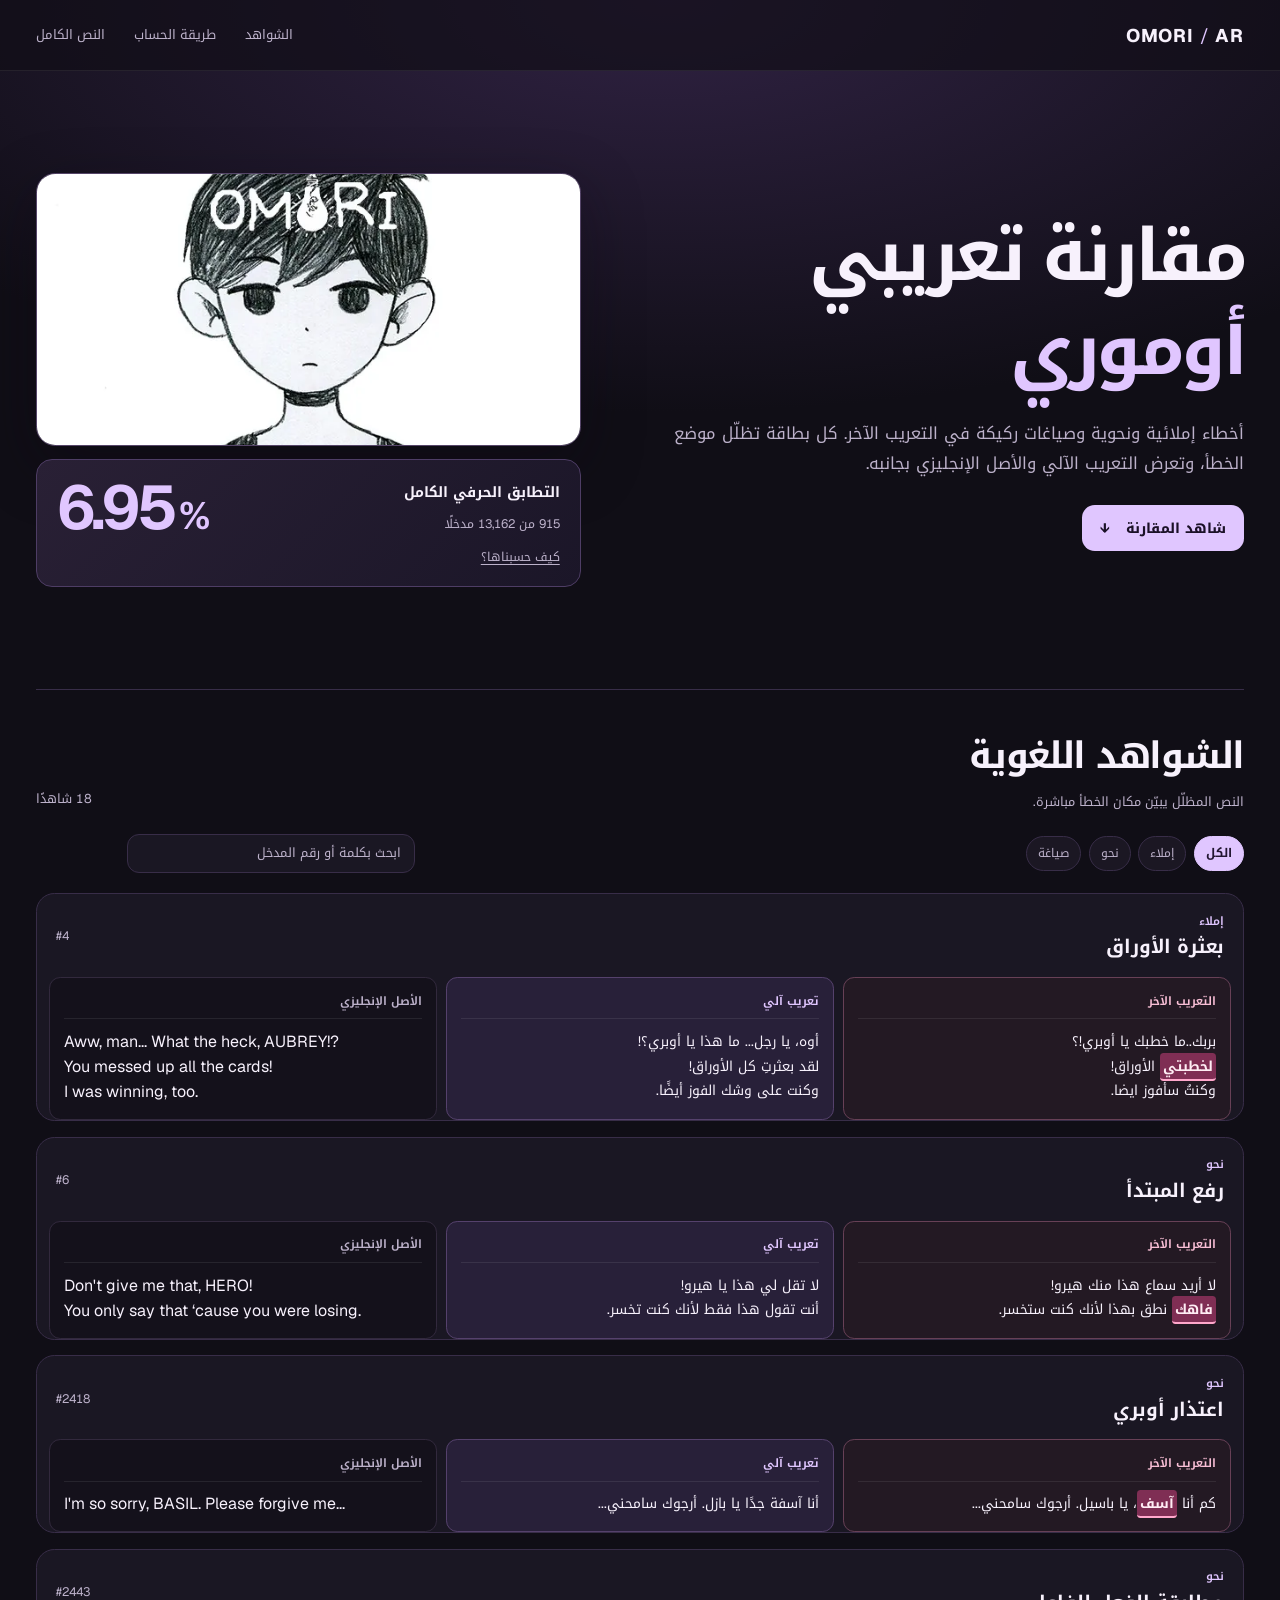
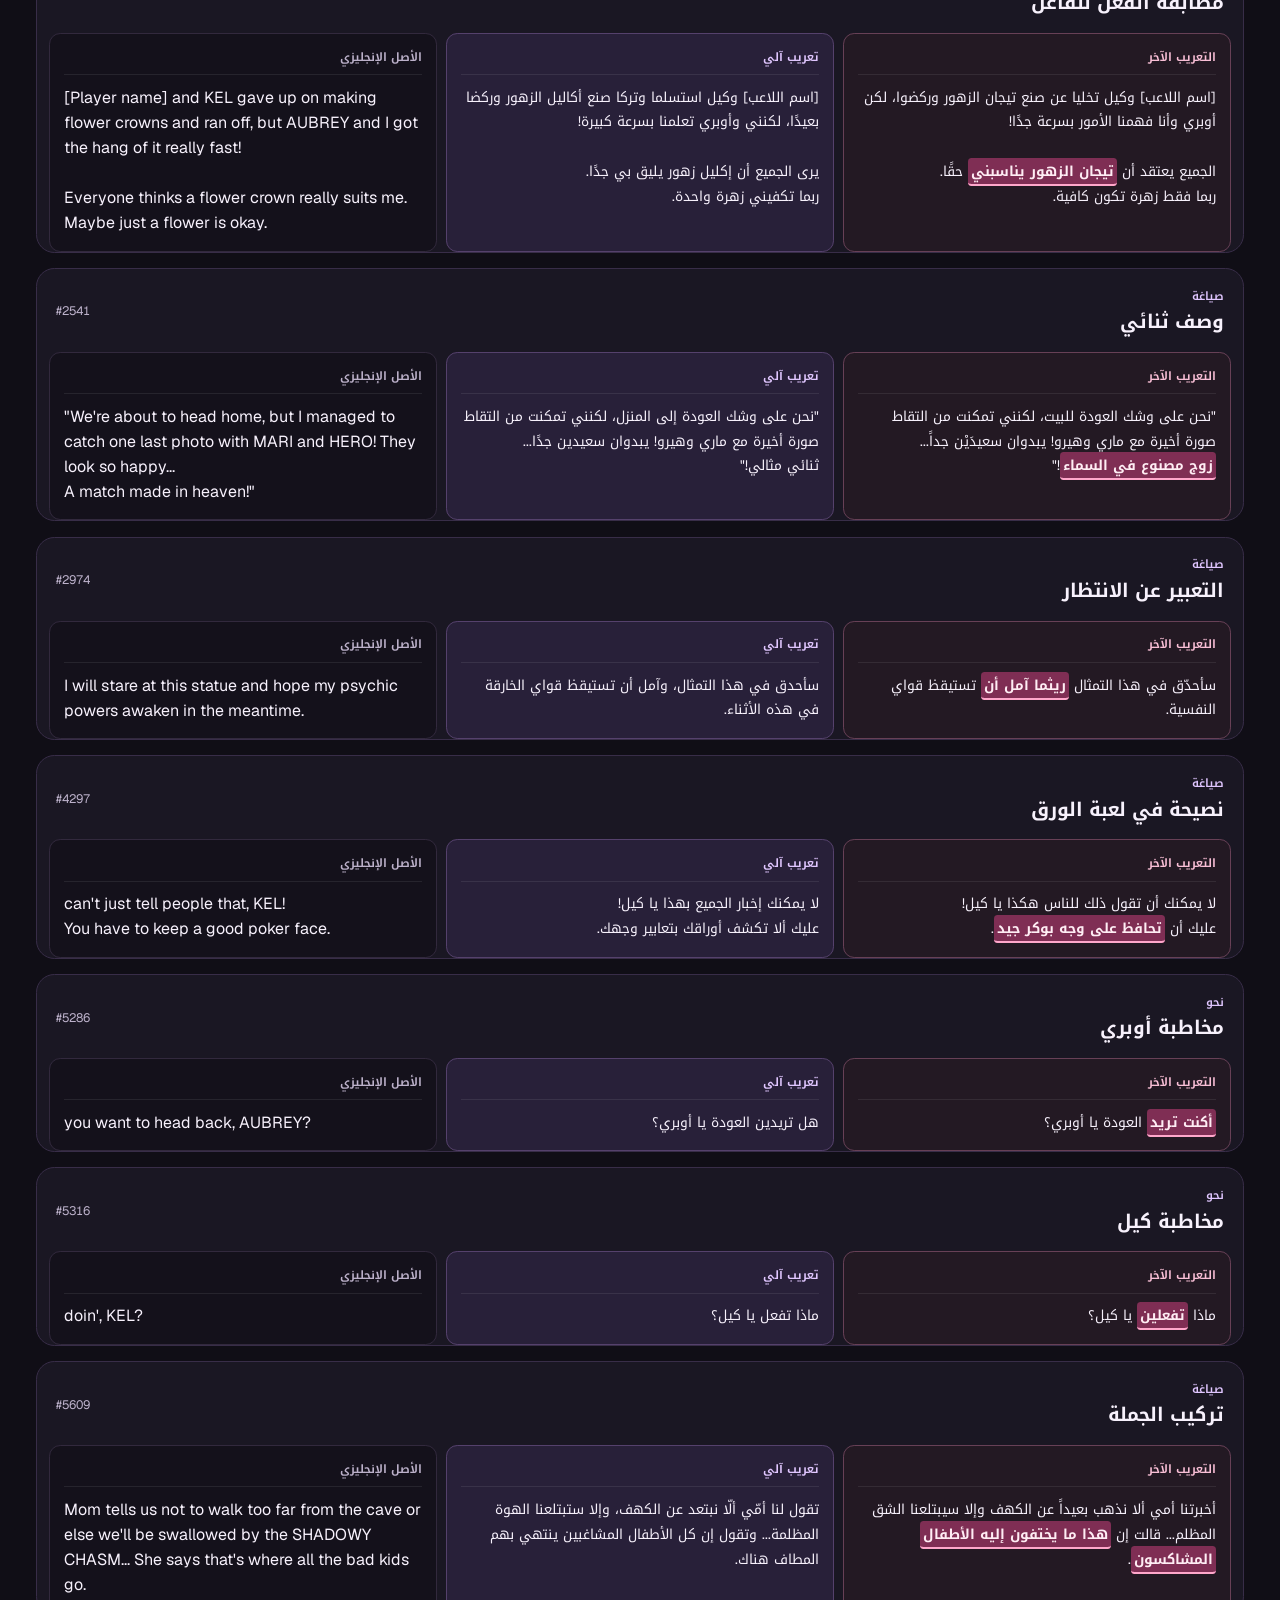
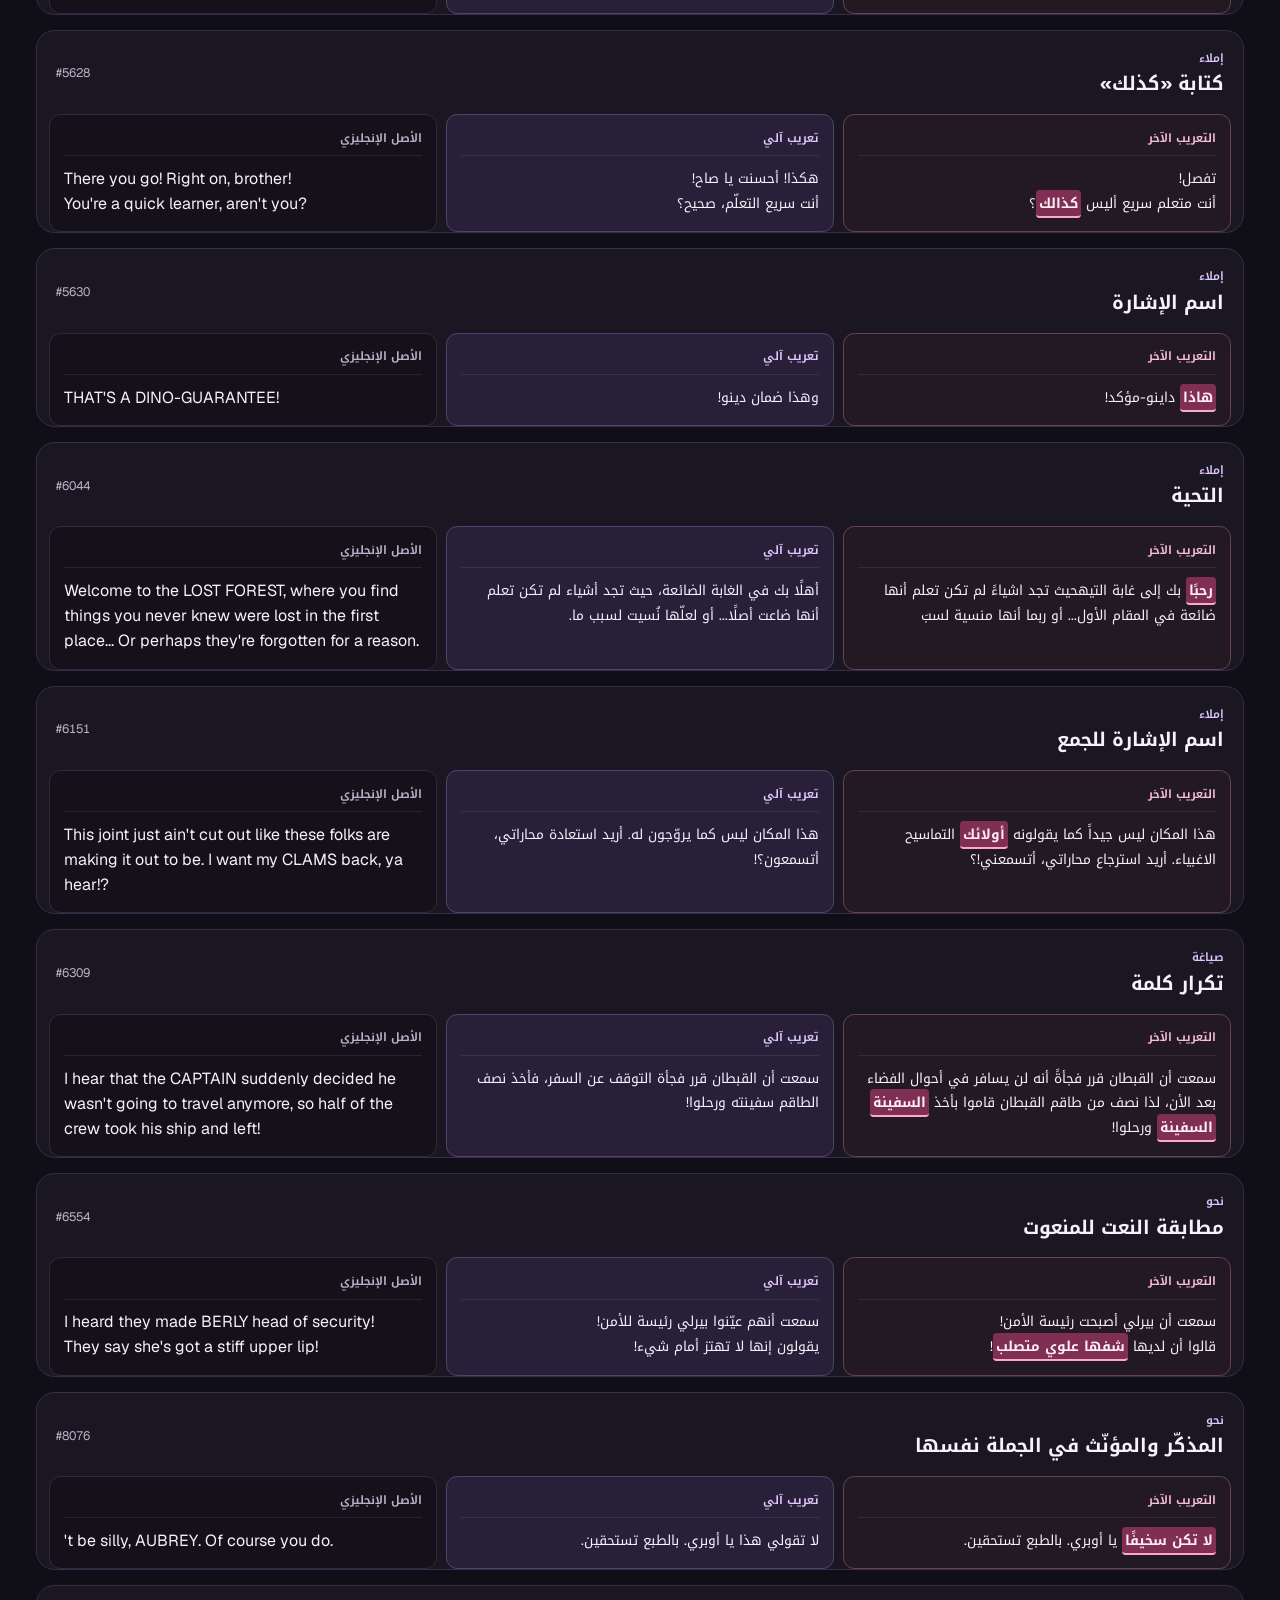
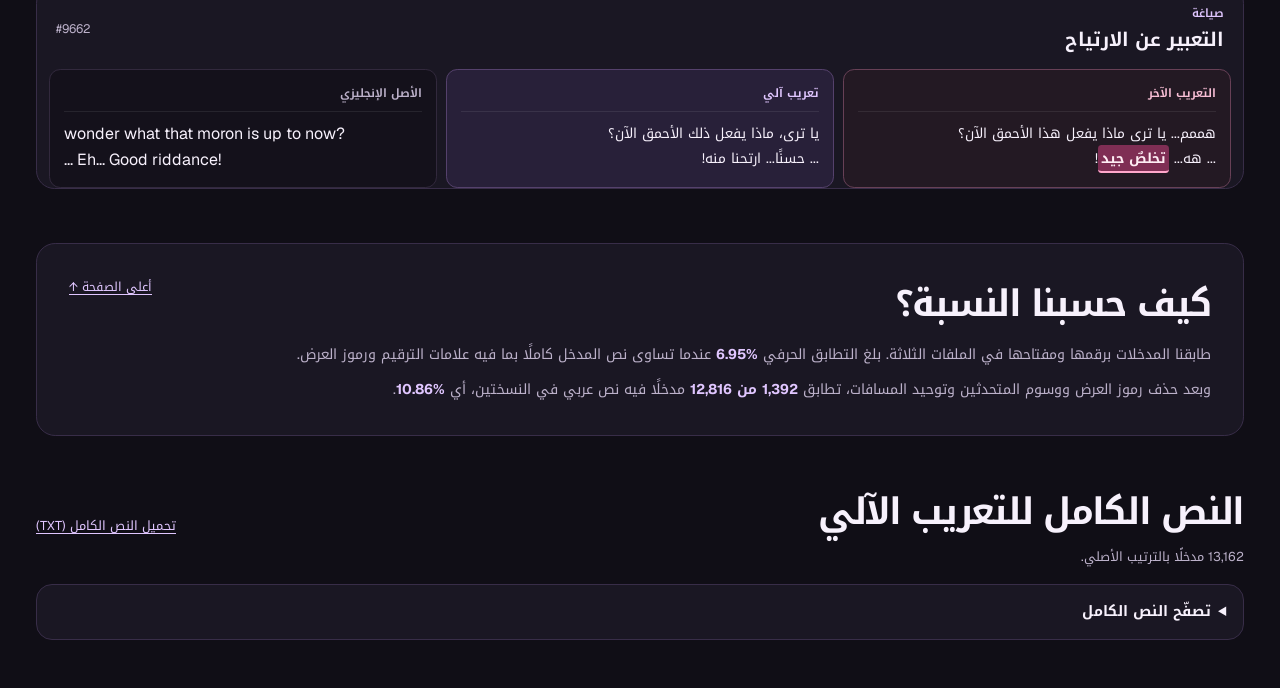
==== commit 7f2f8b06: "Update OMORI comparison and full translation" ====
--- a/index.html
+++ b/index.html
@@ -1,298 +1,303 @@
-<!doctype html>
-<html lang="ar" dir="rtl">
-<head>
-  <meta charset="utf-8">
-  <meta name="viewport" content="width=device-width, initial-scale=1">
-  <meta name="color-scheme" content="dark">
-  <meta name="theme-color" content="#100e16">
-  <meta name="review-version" content="00c3253d0ae0eb1e0035a0a192ded749240c7c2f46fb041eaeb40d2f2bfb06b9">
-  <meta name="description" content="مقارنة الأخطاء الإملائية والنحوية والصياغة العربية في تعريبي أوموري.">
-  <title>مقارنة تعريبي أوموري</title>
-  <link rel="icon" type="image/webp" href="./omori.webp">
-  <link rel="stylesheet" href="./site.css">
-  <link rel="stylesheet" href="./language.css?v=ded37128ba97">
-  <script src="./site.js" defer></script>
-</head>
-<body>
-  <a class="skip" href="#main">تخطّ إلى المحتوى</a>
-  <header class="header">
-    <div class="shell header-inner">
-      <a class="wordmark" href="./" lang="en" dir="ltr">OMORI<span> / </span>AR</a>
-      <nav aria-label="أقسام الصفحة"><a href="#examples">الشواهد</a><a href="#method">طريقة الحساب</a></nav>
-    </div>
-  </header>
-  <main id="main" class="shell">
-    <section class="hero" aria-labelledby="title">
-      <div class="hero-copy">
-        <h1 id="title">مقارنة تعريبي <span>أوموري</span></h1>
-        <p class="intro">أخطاء إملائية ونحوية وصياغات ركيكة في التعريب الآخر. كل بطاقة تظلّل موضع الخطأ، وتعرض صياغة هشام والأصل الإنجليزي بجانبه.</p>
-        <a class="primary-link" href="#examples">شاهد المقارنة <span aria-hidden="true">↓</span></a>
-      </div>
-      <div class="hero-aside">
-        <img class="cover" src="./omori.webp" width="616" height="353" alt="غلاف لعبة أوموري">
-        <div class="metric" aria-labelledby="metric-label">
-          <div class="metric-label" id="metric-label">التطابق الحرفي الكامل</div>
-          <div class="metric-number" dir="ltr">6.95<span>%</span></div>
-          <p><bdi>915</bdi> من <bdi>13,162</bdi> مدخلًا</p>
-          <a href="#method">كيف حسبناها؟</a>
-        </div>
-      </div>
-    </section>
-    <section id="examples" class="examples" aria-labelledby="examples-title">
-      <div class="section-head">
-        <div>
-          <h2 id="examples-title">الشواهد اللغوية</h2>
-          <p class="section-note">النص المظلّل يبيّن مكان الخطأ مباشرة.</p>
-        </div>
-        <output id="count" aria-live="polite">18 شاهدًا</output>
-      </div>
-      <div class="controls" hidden>
-    <div class="filters" role="group" aria-label="نوع الخطأ">
-      <button type="button" data-filter="all" aria-pressed="true">الكل</button><button type="button" data-filter="spelling" aria-pressed="false">إملاء</button><button type="button" data-filter="grammar" aria-pressed="false">نحو</button><button type="button" data-filter="style" aria-pressed="false">صياغة</button>
-    </div>
-    <label class="search"><span class="sr-only">ابحث في الشواهد</span><input type="search" id="search" placeholder="ابحث بكلمة أو رقم المدخل"></label>
-  </div>
-      <div id="cards"><article class="card" id="example-4-9544a187" data-case="example-4-9544a187" data-category="spelling">
-  <header class="card-head">
-    <div><p class="category">إملاء</p><h3>بعثرة الأوراق</h3></div>
-    <a class="entry" href="#example-4-9544a187" aria-label="رابط الشاهد"><bdi>#4</bdi></a>
-  </header>
-  <div class="quotes"><div class="quote quote-a"><h4>التعريب الآخر</h4><div class="lines"><p>بربك..ما خطبك يا أوبري!؟
-<mark class="error">لخطبتي</mark> الأوراق!
-وكنتُ سأفوز ايضا.</p></div></div>
-<div class="quote quote-h"><h4>تعريب هشام</h4><div class="lines"><p>أوه، يا رجل... ما هذا يا أوبري؟!
-لقد بعثرتِ كل الأوراق!
-وكنت على وشك الفوز أيضًا.</p></div></div>
-<div class="quote quote-en"><h4>الأصل الإنجليزي</h4><div class="lines" lang="en" dir="ltr"><p>Aww, man... What the heck, AUBREY!?
-You messed up all the cards!
-I was winning, too.</p></div></div></div>
-  <p class="reason"><strong>موضع الخطأ</strong> الكلمة مكتوبة بصورة غير سليمة. في هذا السياق يصح «لخبطتِ» أو «بعثرتِ».</p>
-  
-</article>
-<article class="card" id="example-6-8a731867" data-case="example-6-8a731867" data-category="grammar">
-  <header class="card-head">
-    <div><p class="category">نحو</p><h3>رفع المبتدأ</h3></div>
-    <a class="entry" href="#example-6-8a731867" aria-label="رابط الشاهد"><bdi>#6</bdi></a>
-  </header>
-  <div class="quotes"><div class="quote quote-a"><h4>التعريب الآخر</h4><div class="lines"><p>لا أريد سماع هذا منك هيرو!
-<mark class="error">فاهك</mark> نطق بهذا لأنك كنت ستخسر.</p></div></div>
-<div class="quote quote-h"><h4>تعريب هشام</h4><div class="lines"><p>لا تقل لي هذا يا هيرو!
-أنت تقول هذا فقط لأنك كنت تخسر.</p></div></div>
-<div class="quote quote-en"><h4>الأصل الإنجليزي</h4><div class="lines" lang="en" dir="ltr"><p>Don&#x27;t give me that, HERO!
-You only say that ‘cause you were losing.</p></div></div></div>
-  <p class="reason"><strong>موضع الخطأ</strong> المبتدأ مرفوع. إذا استُعمل «فو» بهذه الصيغة فالصواب «فوك نطق».</p>
-  
-</article>
-<article class="card" id="example-2418-19ce59ee" data-case="example-2418-19ce59ee" data-category="grammar">
-  <header class="card-head">
-    <div><p class="category">نحو</p><h3>اعتذار أوبري</h3></div>
-    <a class="entry" href="#example-2418-19ce59ee" aria-label="رابط الشاهد"><bdi>#2418</bdi></a>
-  </header>
-  <div class="quotes"><div class="quote quote-a"><h4>التعريب الآخر</h4><div class="lines"><p>كم أنا <mark class="error">آسف</mark>، يا باسيل. أرجوك سامحني...</p></div></div>
-<div class="quote quote-h"><h4>تعريب هشام</h4><div class="lines"><p>أنا آسفة جدًا يا بازل. أرجوك سامحني...</p></div></div>
-<div class="quote quote-en"><h4>الأصل الإنجليزي</h4><div class="lines" lang="en" dir="ltr"><p>I&#x27;m so sorry, BASIL. Please forgive me...</p></div></div></div>
-  <p class="reason"><strong>موضع الخطأ</strong> أوبري تتكلّم عن نفسها. الصواب «آسفة».</p>
-  
-</article>
-<article class="card" id="example-2443-d3f01455" data-case="example-2443-d3f01455" data-category="grammar">
-  <header class="card-head">
-    <div><p class="category">نحو</p><h3>مطابقة الفعل للفاعل</h3></div>
-    <a class="entry" href="#example-2443-d3f01455" aria-label="رابط الشاهد"><bdi>#2443</bdi></a>
-  </header>
-  <div class="quotes"><div class="quote quote-a"><h4>التعريب الآخر</h4><div class="lines"><p>[اسم اللاعب] وكيل تخليا عن صنع تيجان الزهور وركضوا، لكن أوبري وأنا فهمنا الأمور بسرعة جدًا!
-
-الجميع يعتقد أن <mark class="error">تيجان الزهور يناسبني</mark> حقًا.
-ربما فقط زهرة تكون كافية.</p></div></div>
-<div class="quote quote-h"><h4>تعريب هشام</h4><div class="lines"><p>[اسم اللاعب] وكيل استسلما وتركا صنع أكاليل الزهور وركضا بعيدًا، لكنني وأوبري تعلمنا بسرعة كبيرة!
-
-يرى الجميع أن إكليل زهور يليق بي جدًا.
-ربما تكفيني زهرة واحدة.</p></div></div>
-<div class="quote quote-en"><h4>الأصل الإنجليزي</h4><div class="lines" lang="en" dir="ltr"><p>[Player name] and KEL gave up on making flower crowns and ran off, but AUBREY and I got the hang of it really fast!
-
-Everyone thinks a flower crown really suits me.
-Maybe just a flower is okay.</p></div></div></div>
-  <p class="reason"><strong>موضع الخطأ</strong> «تيجان» جمع لغير العاقل. الصياغة المستقيمة «تيجان الزهور تناسبني».</p>
-  
-</article>
-<article class="card" id="example-2541-42c556c9" data-case="example-2541-42c556c9" data-category="style">
-  <header class="card-head">
-    <div><p class="category">صياغة</p><h3>وصف ثنائي</h3></div>
-    <a class="entry" href="#example-2541-42c556c9" aria-label="رابط الشاهد"><bdi>#2541</bdi></a>
-  </header>
-  <div class="quotes"><div class="quote quote-a"><h4>التعريب الآخر</h4><div class="lines"><p>&quot;نحن على وشك العودة للبيت، لكنني تمكنت من التقاط صورة أخيرة مع ماري وهيرو! يبدوان سعيدَيْن جداً...
-<mark class="error">زوج مصنوع في السماء</mark>!&quot;</p></div></div>
-<div class="quote quote-h"><h4>تعريب هشام</h4><div class="lines"><p>&quot;نحن على وشك العودة إلى المنزل، لكنني تمكنت من التقاط صورة أخيرة مع ماري وهيرو! يبدوان سعيدين جدًا...
-ثنائي مثالي!&quot;</p></div></div>
-<div class="quote quote-en"><h4>الأصل الإنجليزي</h4><div class="lines" lang="en" dir="ltr"><p>&quot;We&#x27;re about to head home, but I managed to catch one last photo with MARI and HERO! They look so happy...
-A match made in heaven!&quot;</p></div></div></div>
-  <p class="reason"><strong>موضع الخطأ</strong> «مصنوع» توحي بشيء جرى تصنيعه. «ثنائي مثالي» تعبير طبيعي عن انسجامهما.</p>
-  
-</article>
-<article class="card" id="example-2974-4082b079" data-case="example-2974-4082b079" data-category="style">
-  <header class="card-head">
-    <div><p class="category">صياغة</p><h3>التعبير عن الانتظار</h3></div>
-    <a class="entry" href="#example-2974-4082b079" aria-label="رابط الشاهد"><bdi>#2974</bdi></a>
-  </header>
-  <div class="quotes"><div class="quote quote-a"><h4>التعريب الآخر</h4><div class="lines"><p>سأحدّق في هذا التمثال <mark class="error">ريثما آمل أن</mark> تستيقظ قواي النفسية.</p></div></div>
-<div class="quote quote-h"><h4>تعريب هشام</h4><div class="lines"><p>سأحدق في هذا التمثال، وآمل أن تستيقظ قواي الخارقة في هذه الأثناء.</p></div></div>
-<div class="quote quote-en"><h4>الأصل الإنجليزي</h4><div class="lines" lang="en" dir="ltr"><p>I will stare at this statue and hope my psychic powers awaken in the meantime.</p></div></div></div>
-  <p class="reason"><strong>موضع الخطأ</strong> «ريثما» تربط الانتظار بحدوث أمر. «ريثما آمل» تربط الانتظار بالأمل نفسه، فتتعثر الجملة.</p>
-  
-</article>
-<article class="card" id="example-4297-f5f2bb96" data-case="example-4297-f5f2bb96" data-category="style">
-  <header class="card-head">
-    <div><p class="category">صياغة</p><h3>نصيحة في لعبة الورق</h3></div>
-    <a class="entry" href="#example-4297-f5f2bb96" aria-label="رابط الشاهد"><bdi>#4297</bdi></a>
-  </header>
-  <div class="quotes"><div class="quote quote-a"><h4>التعريب الآخر</h4><div class="lines"><p>لا يمكنك أن تقول ذلك للناس هكذا يا كيل!
-عليك أن <mark class="error">تحافظ على وجه بوكر جيد</mark>.</p></div></div>
-<div class="quote quote-h"><h4>تعريب هشام</h4><div class="lines"><p>لا يمكنك إخبار الجميع بهذا يا كيل!
-عليك ألا تكشف أوراقك بتعابير وجهك.</p></div></div>
-<div class="quote quote-en"><h4>الأصل الإنجليزي</h4><div class="lines" lang="en" dir="ltr"><p>can&#x27;t just tell people that, KEL!
-You have to keep a good poker face.</p></div></div></div>
-  <p class="reason"><strong>موضع الخطأ</strong> العبارة ثقيلة ومبهمة بالعربية. «ألا تكشف أوراقك بتعابير وجهك» توضّح المقصود.</p>
-  
-</article>
-<article class="card" id="example-5286-a29e67e5" data-case="example-5286-a29e67e5" data-category="grammar">
-  <header class="card-head">
-    <div><p class="category">نحو</p><h3>مخاطبة أوبري</h3></div>
-    <a class="entry" href="#example-5286-a29e67e5" aria-label="رابط الشاهد"><bdi>#5286</bdi></a>
-  </header>
-  <div class="quotes"><div class="quote quote-a"><h4>التعريب الآخر</h4><div class="lines"><p><mark class="error">أكنت تريد</mark> العودة يا أوبري؟</p></div></div>
-<div class="quote quote-h"><h4>تعريب هشام</h4><div class="lines"><p>هل تريدين العودة يا أوبري؟</p></div></div>
-<div class="quote quote-en"><h4>الأصل الإنجليزي</h4><div class="lines" lang="en" dir="ltr"><p>you want to head back, AUBREY?</p></div></div></div>
-  <p class="reason"><strong>موضع الخطأ</strong> الكلام موجّه لأوبري. يُؤنّث الفعل «تريدين».</p>
-  
-</article>
-<article class="card" id="example-5316-26f20f38" data-case="example-5316-26f20f38" data-category="grammar">
-  <header class="card-head">
-    <div><p class="category">نحو</p><h3>مخاطبة كيل</h3></div>
-    <a class="entry" href="#example-5316-26f20f38" aria-label="رابط الشاهد"><bdi>#5316</bdi></a>
-  </header>
-  <div class="quotes"><div class="quote quote-a"><h4>التعريب الآخر</h4><div class="lines"><p>ماذا <mark class="error">تفعلين</mark> يا كيل؟</p></div></div>
-<div class="quote quote-h"><h4>تعريب هشام</h4><div class="lines"><p>ماذا تفعل يا كيل؟</p></div></div>
-<div class="quote quote-en"><h4>الأصل الإنجليزي</h4><div class="lines" lang="en" dir="ltr"><p>doin&#x27;, KEL?</p></div></div></div>
-  <p class="reason"><strong>موضع الخطأ</strong> الكلام موجّه لكيل. صيغة المخاطب هنا «تفعل».</p>
-  
-</article>
-<article class="card" id="example-5609-47e62f56" data-case="example-5609-47e62f56" data-category="style">
-  <header class="card-head">
-    <div><p class="category">صياغة</p><h3>تركيب الجملة</h3></div>
-    <a class="entry" href="#example-5609-47e62f56" aria-label="رابط الشاهد"><bdi>#5609</bdi></a>
-  </header>
-  <div class="quotes"><div class="quote quote-a"><h4>التعريب الآخر</h4><div class="lines"><p>أخبرتنا أمي ألا نذهب بعيداً عن الكهف وإلا سيبتلعنا الشق المظلم... قالت إن <mark class="error">هذا ما يختفون إليه الأطفال المشاكسون</mark>.</p></div></div>
-<div class="quote quote-h"><h4>تعريب هشام</h4><div class="lines"><p>تقول لنا أمّي ألّا نبتعد عن الكهف، وإلا ستبتلعنا الهوة المظلمة... وتقول إن كل الأطفال المشاغبين ينتهي بهم المطاف هناك.</p></div></div>
-<div class="quote quote-en"><h4>الأصل الإنجليزي</h4><div class="lines" lang="en" dir="ltr"><p>Mom tells us not to walk too far from the cave or else we&#x27;ll be swallowed by the SHADOWY CHASM... She says that&#x27;s where all the bad kids go.</p></div></div></div>
-  <p class="reason"><strong>موضع الخطأ</strong> اضطرب تركيب الفعل والفاعل وحرف الجر. صياغة هشام «ينتهي بهم المطاف هناك» توضح وجهة الأطفال.</p>
-  
-</article>
-<article class="card" id="example-5628-e1541885" data-case="example-5628-e1541885" data-category="spelling">
-  <header class="card-head">
-    <div><p class="category">إملاء</p><h3>كتابة «كذلك»</h3></div>
-    <a class="entry" href="#example-5628-e1541885" aria-label="رابط الشاهد"><bdi>#5628</bdi></a>
-  </header>
-  <div class="quotes"><div class="quote quote-a"><h4>التعريب الآخر</h4><div class="lines"><p>تفصل!
-أنت متعلم سريع أليس <mark class="error">كذالك</mark>؟</p></div></div>
-<div class="quote quote-h"><h4>تعريب هشام</h4><div class="lines"><p>هكذا! أحسنت يا صاح!
-أنت سريع التعلّم، صحيح؟</p></div></div>
-<div class="quote quote-en"><h4>الأصل الإنجليزي</h4><div class="lines" lang="en" dir="ltr"><p>There you go! Right on, brother!
-You&#x27;re a quick learner, aren&#x27;t you?</p></div></div></div>
-  <p class="reason"><strong>موضع الخطأ</strong> تُكتب «كذلك» من دون ألف بعد الذال.</p>
-  
-</article>
-<article class="card" id="example-5630-aab4976a" data-case="example-5630-aab4976a" data-category="spelling">
-  <header class="card-head">
-    <div><p class="category">إملاء</p><h3>اسم الإشارة</h3></div>
-    <a class="entry" href="#example-5630-aab4976a" aria-label="رابط الشاهد"><bdi>#5630</bdi></a>
-  </header>
-  <div class="quotes"><div class="quote quote-a"><h4>التعريب الآخر</h4><div class="lines"><p><mark class="error">هاذا</mark> داينو-مؤكد!</p></div></div>
-<div class="quote quote-h"><h4>تعريب هشام</h4><div class="lines"><p>وهذا ضمان دينو!</p></div></div>
-<div class="quote quote-en"><h4>الأصل الإنجليزي</h4><div class="lines" lang="en" dir="ltr"><p>THAT&#x27;S A DINO-GUARANTEE!</p></div></div></div>
-  <p class="reason"><strong>موضع الخطأ</strong> تُكتب «هذا».</p>
-  
-</article>
-<article class="card" id="example-6044-8c016295" data-case="example-6044-8c016295" data-category="spelling">
-  <header class="card-head">
-    <div><p class="category">إملاء</p><h3>التحية</h3></div>
-    <a class="entry" href="#example-6044-8c016295" aria-label="رابط الشاهد"><bdi>#6044</bdi></a>
-  </header>
-  <div class="quotes"><div class="quote quote-a"><h4>التعريب الآخر</h4><div class="lines"><p><mark class="error">رحبًا</mark> بك إلى غابة التيهحيث تجد اشياءً لم تكن تعلم أنها ضائعة في المقام الأول... أو ربما أنها منسية لسبَ</p></div></div>
-<div class="quote quote-h"><h4>تعريب هشام</h4><div class="lines"><p>أهلًا بك في الغابة الضائعة، حيث تجد أشياء لم تكن تعلم أنها ضاعت أصلًا... أو لعلّها نُسيت لسبب ما.</p></div></div>
-<div class="quote quote-en"><h4>الأصل الإنجليزي</h4><div class="lines" lang="en" dir="ltr"><p>Welcome to the LOST FOREST, where you find things you never knew were lost in the first place... Or perhaps they&#x27;re forgotten for a reason.</p></div></div></div>
-  <p class="reason"><strong>موضع الخطأ</strong> سقط حرف الميم من التحية «مرحبًا».</p>
-  
-</article>
-<article class="card" id="example-6151-a6e5a4f4" data-case="example-6151-a6e5a4f4" data-category="spelling">
-  <header class="card-head">
-    <div><p class="category">إملاء</p><h3>اسم الإشارة للجمع</h3></div>
-    <a class="entry" href="#example-6151-a6e5a4f4" aria-label="رابط الشاهد"><bdi>#6151</bdi></a>
-  </header>
-  <div class="quotes"><div class="quote quote-a"><h4>التعريب الآخر</h4><div class="lines"><p>هذا المكان ليس جيداً كما يقولونه <mark class="error">أولائك</mark> التماسيح الاغبياء. أريد استرجاع محاراتي، أتسمعني!؟</p></div></div>
-<div class="quote quote-h"><h4>تعريب هشام</h4><div class="lines"><p>هذا المكان ليس كما يروّجون له. أريد استعادة محاراتي، أتسمعون؟!</p></div></div>
-<div class="quote quote-en"><h4>الأصل الإنجليزي</h4><div class="lines" lang="en" dir="ltr"><p>This joint just ain&#x27;t cut out like these folks are making it out to be. I want my CLAMS back, ya hear!?</p></div></div></div>
-  <p class="reason"><strong>موضع الخطأ</strong> الصواب «أولئك».</p>
-  
-</article>
-<article class="card" id="example-6309-0ebe9043" data-case="example-6309-0ebe9043" data-category="style">
-  <header class="card-head">
-    <div><p class="category">صياغة</p><h3>تكرار كلمة</h3></div>
-    <a class="entry" href="#example-6309-0ebe9043" aria-label="رابط الشاهد"><bdi>#6309</bdi></a>
-  </header>
-  <div class="quotes"><div class="quote quote-a"><h4>التعريب الآخر</h4><div class="lines"><p>سمعت أن القبطان قرر فجأةً أنه لن يسافر في أحوال الفضاء بعد الأن، لذا نصف من طاقم القبطان قاموا بأخذ <mark class="error">السفينة السفينة</mark> ورحلوا!</p></div></div>
-<div class="quote quote-h"><h4>تعريب هشام</h4><div class="lines"><p>سمعت أن القبطان قرر فجأة التوقف عن السفر، فأخذ نصف الطاقم سفينته ورحلوا!</p></div></div>
-<div class="quote quote-en"><h4>الأصل الإنجليزي</h4><div class="lines" lang="en" dir="ltr"><p>I hear that the CAPTAIN suddenly decided he wasn&#x27;t going to travel anymore, so half of the crew took his ship and left!</p></div></div></div>
-  <p class="reason"><strong>موضع الخطأ</strong> تكررت كلمة «السفينة» متتالية بلا وظيفة في الجملة.</p>
-  
-</article>
-<article class="card" id="example-6554-4bfb8354" data-case="example-6554-4bfb8354" data-category="grammar">
-  <header class="card-head">
-    <div><p class="category">نحو</p><h3>مطابقة النعت للمنعوت</h3></div>
-    <a class="entry" href="#example-6554-4bfb8354" aria-label="رابط الشاهد"><bdi>#6554</bdi></a>
-  </header>
-  <div class="quotes"><div class="quote quote-a"><h4>التعريب الآخر</h4><div class="lines"><p>سمعت أن بيرلي أصبحت رئيسة الأمن!
-قالوا أن لديها <mark class="error">شفها علوي متصلب</mark>!</p></div></div>
-<div class="quote quote-h"><h4>تعريب هشام</h4><div class="lines"><p>سمعت أنهم عيّنوا بيرلي رئيسة للأمن!
-يقولون إنها لا تهتز أمام شيء!</p></div></div>
-<div class="quote quote-en"><h4>الأصل الإنجليزي</h4><div class="lines" lang="en" dir="ltr"><p>I heard they made BERLY head of security!
-They say she&#x27;s got a stiff upper lip!</p></div></div></div>
-  <p class="reason"><strong>موضع الخطأ</strong> «شفة» مؤنثة، والصيغة السليمة «شفةٌ علويةٌ متصلّبةٌ».</p>
-  
-</article>
-<article class="card" id="example-8076-ce6d5784" data-case="example-8076-ce6d5784" data-category="grammar">
-  <header class="card-head">
-    <div><p class="category">نحو</p><h3>المذكّر والمؤنّث في الجملة نفسها</h3></div>
-    <a class="entry" href="#example-8076-ce6d5784" aria-label="رابط الشاهد"><bdi>#8076</bdi></a>
-  </header>
-  <div class="quotes"><div class="quote quote-a"><h4>التعريب الآخر</h4><div class="lines"><p><mark class="error">لا تكن سخيفًا</mark> يا أوبري. بالطبع تستحقين.</p></div></div>
-<div class="quote quote-h"><h4>تعريب هشام</h4><div class="lines"><p>لا تقولي هذا يا أوبري. بالطبع تستحقين.</p></div></div>
-<div class="quote quote-en"><h4>الأصل الإنجليزي</h4><div class="lines" lang="en" dir="ltr"><p>&#x27;t be silly, AUBREY. Of course you do.</p></div></div></div>
-  <p class="reason"><strong>موضع الخطأ</strong> خاطب أوبري بالمذكّر هنا، ثم عاد إلى المؤنّث في «تستحقين».</p>
-  
-</article>
-<article class="card" id="example-9662-26fe0b58" data-case="example-9662-26fe0b58" data-category="style">
-  <header class="card-head">
-    <div><p class="category">صياغة</p><h3>التعبير عن الارتياح</h3></div>
-    <a class="entry" href="#example-9662-26fe0b58" aria-label="رابط الشاهد"><bdi>#9662</bdi></a>
-  </header>
-  <div class="quotes"><div class="quote quote-a"><h4>التعريب الآخر</h4><div class="lines"><p>هممم... يا ترى ماذا يفعل هذا الأحمق الآن؟
-... هه... <mark class="error">تخلصٌ جيد</mark>!</p></div></div>
-<div class="quote quote-h"><h4>تعريب هشام</h4><div class="lines"><p>يا ترى، ماذا يفعل ذلك الأحمق الآن؟
-... حسنًا... ارتحنا منه!</p></div></div>
-<div class="quote quote-en"><h4>الأصل الإنجليزي</h4><div class="lines" lang="en" dir="ltr"><p>wonder what that moron is up to now?
-... Eh... Good riddance!</p></div></div></div>
-  <p class="reason"><strong>موضع الخطأ</strong> العبارة ثقيلة في كلام شخصية مرتاحة إلى غياب أحدهم. «ارتحنا منه» تؤدي المعنى بسلاسة.</p>
-  
-</article></div>
-      <p id="empty" class="empty" hidden>ما لقينا شواهد بهذا البحث.</p>
-    </section>
-    <section id="method" class="method" aria-labelledby="method-title">
-      <div>
-        <h2 id="method-title">كيف حسبنا النسبة؟</h2>
-        <p>طابقنا المدخلات برقمها ومفتاحها في الملفات الثلاثة. بلغ التطابق الحرفي <strong><bdi>6.95%</bdi></strong> عندما تساوى نص المدخل كاملًا بما فيه علامات الترقيم ورموز العرض.</p>
-        <p>وبعد حذف رموز العرض ووسوم المتحدثين وتوحيد المسافات، تطابق <strong><bdi>1,392</bdi> من <bdi>12,816</bdi></strong> مدخلًا فيه نص عربي في النسختين، أي <strong><bdi>10.86%</bdi></strong>.</p>
-      </div>
-      <a href="#main">أعلى الصفحة ↑</a>
-    </section>
-  </main>
-</body>
-</html>
+<!doctype html>
+<html lang="ar" dir="rtl">
+<head>
+  <meta charset="utf-8">
+  <meta name="viewport" content="width=device-width, initial-scale=1">
+  <meta name="color-scheme" content="dark">
+  <meta name="theme-color" content="#100e16">
+  <meta name="review-version" content="53b5e7cbe9cf6dd31d2e8f0d974208710483083ecb8abd0a349c144219e84649">
+  <meta name="description" content="مقارنة الأخطاء الإملائية والنحوية والصياغة العربية في تعريبي أوموري.">
+  <title>مقارنة تعريبي أوموري</title>
+  <link rel="icon" type="image/webp" href="./omori.webp">
+  <link rel="stylesheet" href="./site.css">
+  <link rel="stylesheet" href="./language.css?v=3e679c56d8f7">
+  <script src="./site.js" defer></script>
+  <script type="module" src="./translation-reader.js?v=65e0099cc30d"></script>
+</head>
+<body>
+  <a class="skip" href="#main">تخطّ إلى المحتوى</a>
+  <header class="header">
+    <div class="shell header-inner">
+      <a class="wordmark" href="./" lang="en" dir="ltr">OMORI<span> / </span>AR</a>
+      <nav aria-label="أقسام الصفحة"><a href="#examples">الشواهد</a><a href="#method">طريقة الحساب</a><a href="#translation">النص الكامل</a></nav>
+    </div>
+  </header>
+  <main id="main" class="shell">
+    <section class="hero" aria-labelledby="title">
+      <div class="hero-copy">
+        <h1 id="title">مقارنة تعريبي <span>أوموري</span></h1>
+        <p class="intro">أخطاء إملائية ونحوية وصياغات ركيكة في التعريب الآخر. كل بطاقة تظلّل موضع الخطأ، وتعرض التعريب الآلي والأصل الإنجليزي بجانبه.</p>
+        <a class="primary-link" href="#examples">شاهد المقارنة <span aria-hidden="true">↓</span></a>
+      </div>
+      <div class="hero-aside">
+        <img class="cover" src="./omori.webp" width="616" height="353" alt="غلاف لعبة أوموري">
+        <div class="metric" aria-labelledby="metric-label">
+          <div class="metric-label" id="metric-label">التطابق الحرفي الكامل</div>
+          <div class="metric-number" dir="ltr">6.95<span>%</span></div>
+          <p><bdi>915</bdi> من <bdi>13,162</bdi> مدخلًا</p>
+          <a href="#method">كيف حسبناها؟</a>
+        </div>
+      </div>
+    </section>
+    <section id="examples" class="examples" aria-labelledby="examples-title">
+      <div class="section-head">
+        <div>
+          <h2 id="examples-title">الشواهد اللغوية</h2>
+          <p class="section-note">النص المظلّل يبيّن مكان الخطأ مباشرة.</p>
+        </div>
+        <output id="count" aria-live="polite">18 شاهدًا</output>
+      </div>
+      <div class="controls" hidden>
+    <div class="filters" role="group" aria-label="نوع الخطأ">
+      <button type="button" data-filter="all" aria-pressed="true">الكل</button><button type="button" data-filter="spelling" aria-pressed="false">إملاء</button><button type="button" data-filter="grammar" aria-pressed="false">نحو</button><button type="button" data-filter="style" aria-pressed="false">صياغة</button>
+    </div>
+    <label class="search"><span class="sr-only">ابحث في الشواهد</span><input type="search" id="search" placeholder="ابحث بكلمة أو رقم المدخل"></label>
+  </div>
+      <div id="cards"><article class="card" id="example-4-9544a187" data-case="example-4-9544a187" data-category="spelling">
+  <header class="card-head">
+    <div><p class="category">إملاء</p><h3>بعثرة الأوراق</h3></div>
+    <a class="entry" href="#example-4-9544a187" aria-label="رابط الشاهد"><bdi>#4</bdi></a>
+  </header>
+  <div class="quotes"><div class="quote quote-a"><h4>التعريب الآخر</h4><div class="lines"><p>بربك..ما خطبك يا أوبري!؟
+<mark class="error">لخطبتي</mark> الأوراق!
+وكنتُ سأفوز ايضا.</p></div></div>
+<div class="quote quote-h"><h4>تعريب آلي</h4><div class="lines"><p>أوه، يا رجل... ما هذا يا أوبري؟!
+لقد بعثرتِ كل الأوراق!
+وكنت على وشك الفوز أيضًا.</p></div></div>
+<div class="quote quote-en"><h4>الأصل الإنجليزي</h4><div class="lines" lang="en" dir="ltr"><p>Aww, man... What the heck, AUBREY!?
+You messed up all the cards!
+I was winning, too.</p></div></div></div>
+  
+</article>
+<article class="card" id="example-6-8a731867" data-case="example-6-8a731867" data-category="grammar">
+  <header class="card-head">
+    <div><p class="category">نحو</p><h3>رفع المبتدأ</h3></div>
+    <a class="entry" href="#example-6-8a731867" aria-label="رابط الشاهد"><bdi>#6</bdi></a>
+  </header>
+  <div class="quotes"><div class="quote quote-a"><h4>التعريب الآخر</h4><div class="lines"><p>لا أريد سماع هذا منك هيرو!
+<mark class="error">فاهك</mark> نطق بهذا لأنك كنت ستخسر.</p></div></div>
+<div class="quote quote-h"><h4>تعريب آلي</h4><div class="lines"><p>لا تقل لي هذا يا هيرو!
+أنت تقول هذا فقط لأنك كنت تخسر.</p></div></div>
+<div class="quote quote-en"><h4>الأصل الإنجليزي</h4><div class="lines" lang="en" dir="ltr"><p>Don&#x27;t give me that, HERO!
+You only say that ‘cause you were losing.</p></div></div></div>
+  
+</article>
+<article class="card" id="example-2418-19ce59ee" data-case="example-2418-19ce59ee" data-category="grammar">
+  <header class="card-head">
+    <div><p class="category">نحو</p><h3>اعتذار أوبري</h3></div>
+    <a class="entry" href="#example-2418-19ce59ee" aria-label="رابط الشاهد"><bdi>#2418</bdi></a>
+  </header>
+  <div class="quotes"><div class="quote quote-a"><h4>التعريب الآخر</h4><div class="lines"><p>كم أنا <mark class="error">آسف</mark>، يا باسيل. أرجوك سامحني...</p></div></div>
+<div class="quote quote-h"><h4>تعريب آلي</h4><div class="lines"><p>أنا آسفة جدًا يا بازل. أرجوك سامحني...</p></div></div>
+<div class="quote quote-en"><h4>الأصل الإنجليزي</h4><div class="lines" lang="en" dir="ltr"><p>I&#x27;m so sorry, BASIL. Please forgive me...</p></div></div></div>
+  
+</article>
+<article class="card" id="example-2443-d3f01455" data-case="example-2443-d3f01455" data-category="grammar">
+  <header class="card-head">
+    <div><p class="category">نحو</p><h3>مطابقة الفعل للفاعل</h3></div>
+    <a class="entry" href="#example-2443-d3f01455" aria-label="رابط الشاهد"><bdi>#2443</bdi></a>
+  </header>
+  <div class="quotes"><div class="quote quote-a"><h4>التعريب الآخر</h4><div class="lines"><p>[اسم اللاعب] وكيل تخليا عن صنع تيجان الزهور وركضوا، لكن أوبري وأنا فهمنا الأمور بسرعة جدًا!
+
+الجميع يعتقد أن <mark class="error">تيجان الزهور يناسبني</mark> حقًا.
+ربما فقط زهرة تكون كافية.</p></div></div>
+<div class="quote quote-h"><h4>تعريب آلي</h4><div class="lines"><p>[اسم اللاعب] وكيل استسلما وتركا صنع أكاليل الزهور وركضا بعيدًا، لكنني وأوبري تعلمنا بسرعة كبيرة!
+
+يرى الجميع أن إكليل زهور يليق بي جدًا.
+ربما تكفيني زهرة واحدة.</p></div></div>
+<div class="quote quote-en"><h4>الأصل الإنجليزي</h4><div class="lines" lang="en" dir="ltr"><p>[Player name] and KEL gave up on making flower crowns and ran off, but AUBREY and I got the hang of it really fast!
+
+Everyone thinks a flower crown really suits me.
+Maybe just a flower is okay.</p></div></div></div>
+  
+</article>
+<article class="card" id="example-2541-42c556c9" data-case="example-2541-42c556c9" data-category="style">
+  <header class="card-head">
+    <div><p class="category">صياغة</p><h3>وصف ثنائي</h3></div>
+    <a class="entry" href="#example-2541-42c556c9" aria-label="رابط الشاهد"><bdi>#2541</bdi></a>
+  </header>
+  <div class="quotes"><div class="quote quote-a"><h4>التعريب الآخر</h4><div class="lines"><p>&quot;نحن على وشك العودة للبيت، لكنني تمكنت من التقاط صورة أخيرة مع ماري وهيرو! يبدوان سعيدَيْن جداً...
+<mark class="error">زوج مصنوع في السماء</mark>!&quot;</p></div></div>
+<div class="quote quote-h"><h4>تعريب آلي</h4><div class="lines"><p>&quot;نحن على وشك العودة إلى المنزل، لكنني تمكنت من التقاط صورة أخيرة مع ماري وهيرو! يبدوان سعيدين جدًا...
+ثنائي مثالي!&quot;</p></div></div>
+<div class="quote quote-en"><h4>الأصل الإنجليزي</h4><div class="lines" lang="en" dir="ltr"><p>&quot;We&#x27;re about to head home, but I managed to catch one last photo with MARI and HERO! They look so happy...
+A match made in heaven!&quot;</p></div></div></div>
+  
+</article>
+<article class="card" id="example-2974-4082b079" data-case="example-2974-4082b079" data-category="style">
+  <header class="card-head">
+    <div><p class="category">صياغة</p><h3>التعبير عن الانتظار</h3></div>
+    <a class="entry" href="#example-2974-4082b079" aria-label="رابط الشاهد"><bdi>#2974</bdi></a>
+  </header>
+  <div class="quotes"><div class="quote quote-a"><h4>التعريب الآخر</h4><div class="lines"><p>سأحدّق في هذا التمثال <mark class="error">ريثما آمل أن</mark> تستيقظ قواي النفسية.</p></div></div>
+<div class="quote quote-h"><h4>تعريب آلي</h4><div class="lines"><p>سأحدق في هذا التمثال، وآمل أن تستيقظ قواي الخارقة في هذه الأثناء.</p></div></div>
+<div class="quote quote-en"><h4>الأصل الإنجليزي</h4><div class="lines" lang="en" dir="ltr"><p>I will stare at this statue and hope my psychic powers awaken in the meantime.</p></div></div></div>
+  
+</article>
+<article class="card" id="example-4297-f5f2bb96" data-case="example-4297-f5f2bb96" data-category="style">
+  <header class="card-head">
+    <div><p class="category">صياغة</p><h3>نصيحة في لعبة الورق</h3></div>
+    <a class="entry" href="#example-4297-f5f2bb96" aria-label="رابط الشاهد"><bdi>#4297</bdi></a>
+  </header>
+  <div class="quotes"><div class="quote quote-a"><h4>التعريب الآخر</h4><div class="lines"><p>لا يمكنك أن تقول ذلك للناس هكذا يا كيل!
+عليك أن <mark class="error">تحافظ على وجه بوكر جيد</mark>.</p></div></div>
+<div class="quote quote-h"><h4>تعريب آلي</h4><div class="lines"><p>لا يمكنك إخبار الجميع بهذا يا كيل!
+عليك ألا تكشف أوراقك بتعابير وجهك.</p></div></div>
+<div class="quote quote-en"><h4>الأصل الإنجليزي</h4><div class="lines" lang="en" dir="ltr"><p>can&#x27;t just tell people that, KEL!
+You have to keep a good poker face.</p></div></div></div>
+  
+</article>
+<article class="card" id="example-5286-a29e67e5" data-case="example-5286-a29e67e5" data-category="grammar">
+  <header class="card-head">
+    <div><p class="category">نحو</p><h3>مخاطبة أوبري</h3></div>
+    <a class="entry" href="#example-5286-a29e67e5" aria-label="رابط الشاهد"><bdi>#5286</bdi></a>
+  </header>
+  <div class="quotes"><div class="quote quote-a"><h4>التعريب الآخر</h4><div class="lines"><p><mark class="error">أكنت تريد</mark> العودة يا أوبري؟</p></div></div>
+<div class="quote quote-h"><h4>تعريب آلي</h4><div class="lines"><p>هل تريدين العودة يا أوبري؟</p></div></div>
+<div class="quote quote-en"><h4>الأصل الإنجليزي</h4><div class="lines" lang="en" dir="ltr"><p>you want to head back, AUBREY?</p></div></div></div>
+  
+</article>
+<article class="card" id="example-5316-26f20f38" data-case="example-5316-26f20f38" data-category="grammar">
+  <header class="card-head">
+    <div><p class="category">نحو</p><h3>مخاطبة كيل</h3></div>
+    <a class="entry" href="#example-5316-26f20f38" aria-label="رابط الشاهد"><bdi>#5316</bdi></a>
+  </header>
+  <div class="quotes"><div class="quote quote-a"><h4>التعريب الآخر</h4><div class="lines"><p>ماذا <mark class="error">تفعلين</mark> يا كيل؟</p></div></div>
+<div class="quote quote-h"><h4>تعريب آلي</h4><div class="lines"><p>ماذا تفعل يا كيل؟</p></div></div>
+<div class="quote quote-en"><h4>الأصل الإنجليزي</h4><div class="lines" lang="en" dir="ltr"><p>doin&#x27;, KEL?</p></div></div></div>
+  
+</article>
+<article class="card" id="example-5609-47e62f56" data-case="example-5609-47e62f56" data-category="style">
+  <header class="card-head">
+    <div><p class="category">صياغة</p><h3>تركيب الجملة</h3></div>
+    <a class="entry" href="#example-5609-47e62f56" aria-label="رابط الشاهد"><bdi>#5609</bdi></a>
+  </header>
+  <div class="quotes"><div class="quote quote-a"><h4>التعريب الآخر</h4><div class="lines"><p>أخبرتنا أمي ألا نذهب بعيداً عن الكهف وإلا سيبتلعنا الشق المظلم... قالت إن <mark class="error">هذا ما يختفون إليه الأطفال المشاكسون</mark>.</p></div></div>
+<div class="quote quote-h"><h4>تعريب آلي</h4><div class="lines"><p>تقول لنا أمّي ألّا نبتعد عن الكهف، وإلا ستبتلعنا الهوة المظلمة... وتقول إن كل الأطفال المشاغبين ينتهي بهم المطاف هناك.</p></div></div>
+<div class="quote quote-en"><h4>الأصل الإنجليزي</h4><div class="lines" lang="en" dir="ltr"><p>Mom tells us not to walk too far from the cave or else we&#x27;ll be swallowed by the SHADOWY CHASM... She says that&#x27;s where all the bad kids go.</p></div></div></div>
+  
+</article>
+<article class="card" id="example-5628-e1541885" data-case="example-5628-e1541885" data-category="spelling">
+  <header class="card-head">
+    <div><p class="category">إملاء</p><h3>كتابة «كذلك»</h3></div>
+    <a class="entry" href="#example-5628-e1541885" aria-label="رابط الشاهد"><bdi>#5628</bdi></a>
+  </header>
+  <div class="quotes"><div class="quote quote-a"><h4>التعريب الآخر</h4><div class="lines"><p>تفصل!
+أنت متعلم سريع أليس <mark class="error">كذالك</mark>؟</p></div></div>
+<div class="quote quote-h"><h4>تعريب آلي</h4><div class="lines"><p>هكذا! أحسنت يا صاح!
+أنت سريع التعلّم، صحيح؟</p></div></div>
+<div class="quote quote-en"><h4>الأصل الإنجليزي</h4><div class="lines" lang="en" dir="ltr"><p>There you go! Right on, brother!
+You&#x27;re a quick learner, aren&#x27;t you?</p></div></div></div>
+  
+</article>
+<article class="card" id="example-5630-aab4976a" data-case="example-5630-aab4976a" data-category="spelling">
+  <header class="card-head">
+    <div><p class="category">إملاء</p><h3>اسم الإشارة</h3></div>
+    <a class="entry" href="#example-5630-aab4976a" aria-label="رابط الشاهد"><bdi>#5630</bdi></a>
+  </header>
+  <div class="quotes"><div class="quote quote-a"><h4>التعريب الآخر</h4><div class="lines"><p><mark class="error">هاذا</mark> داينو-مؤكد!</p></div></div>
+<div class="quote quote-h"><h4>تعريب آلي</h4><div class="lines"><p>وهذا ضمان دينو!</p></div></div>
+<div class="quote quote-en"><h4>الأصل الإنجليزي</h4><div class="lines" lang="en" dir="ltr"><p>THAT&#x27;S A DINO-GUARANTEE!</p></div></div></div>
+  
+</article>
+<article class="card" id="example-6044-8c016295" data-case="example-6044-8c016295" data-category="spelling">
+  <header class="card-head">
+    <div><p class="category">إملاء</p><h3>التحية</h3></div>
+    <a class="entry" href="#example-6044-8c016295" aria-label="رابط الشاهد"><bdi>#6044</bdi></a>
+  </header>
+  <div class="quotes"><div class="quote quote-a"><h4>التعريب الآخر</h4><div class="lines"><p><mark class="error">رحبًا</mark> بك إلى غابة التيهحيث تجد اشياءً لم تكن تعلم أنها ضائعة في المقام الأول... أو ربما أنها منسية لسبَ</p></div></div>
+<div class="quote quote-h"><h4>تعريب آلي</h4><div class="lines"><p>أهلًا بك في الغابة الضائعة، حيث تجد أشياء لم تكن تعلم أنها ضاعت أصلًا... أو لعلّها نُسيت لسبب ما.</p></div></div>
+<div class="quote quote-en"><h4>الأصل الإنجليزي</h4><div class="lines" lang="en" dir="ltr"><p>Welcome to the LOST FOREST, where you find things you never knew were lost in the first place... Or perhaps they&#x27;re forgotten for a reason.</p></div></div></div>
+  
+</article>
+<article class="card" id="example-6151-a6e5a4f4" data-case="example-6151-a6e5a4f4" data-category="spelling">
+  <header class="card-head">
+    <div><p class="category">إملاء</p><h3>اسم الإشارة للجمع</h3></div>
+    <a class="entry" href="#example-6151-a6e5a4f4" aria-label="رابط الشاهد"><bdi>#6151</bdi></a>
+  </header>
+  <div class="quotes"><div class="quote quote-a"><h4>التعريب الآخر</h4><div class="lines"><p>هذا المكان ليس جيداً كما يقولونه <mark class="error">أولائك</mark> التماسيح الاغبياء. أريد استرجاع محاراتي، أتسمعني!؟</p></div></div>
+<div class="quote quote-h"><h4>تعريب آلي</h4><div class="lines"><p>هذا المكان ليس كما يروّجون له. أريد استعادة محاراتي، أتسمعون؟!</p></div></div>
+<div class="quote quote-en"><h4>الأصل الإنجليزي</h4><div class="lines" lang="en" dir="ltr"><p>This joint just ain&#x27;t cut out like these folks are making it out to be. I want my CLAMS back, ya hear!?</p></div></div></div>
+  
+</article>
+<article class="card" id="example-6309-0ebe9043" data-case="example-6309-0ebe9043" data-category="style">
+  <header class="card-head">
+    <div><p class="category">صياغة</p><h3>تكرار كلمة</h3></div>
+    <a class="entry" href="#example-6309-0ebe9043" aria-label="رابط الشاهد"><bdi>#6309</bdi></a>
+  </header>
+  <div class="quotes"><div class="quote quote-a"><h4>التعريب الآخر</h4><div class="lines"><p>سمعت أن القبطان قرر فجأةً أنه لن يسافر في أحوال الفضاء بعد الأن، لذا نصف من طاقم القبطان قاموا بأخذ <mark class="error">السفينة السفينة</mark> ورحلوا!</p></div></div>
+<div class="quote quote-h"><h4>تعريب آلي</h4><div class="lines"><p>سمعت أن القبطان قرر فجأة التوقف عن السفر، فأخذ نصف الطاقم سفينته ورحلوا!</p></div></div>
+<div class="quote quote-en"><h4>الأصل الإنجليزي</h4><div class="lines" lang="en" dir="ltr"><p>I hear that the CAPTAIN suddenly decided he wasn&#x27;t going to travel anymore, so half of the crew took his ship and left!</p></div></div></div>
+  
+</article>
+<article class="card" id="example-6554-4bfb8354" data-case="example-6554-4bfb8354" data-category="grammar">
+  <header class="card-head">
+    <div><p class="category">نحو</p><h3>مطابقة النعت للمنعوت</h3></div>
+    <a class="entry" href="#example-6554-4bfb8354" aria-label="رابط الشاهد"><bdi>#6554</bdi></a>
+  </header>
+  <div class="quotes"><div class="quote quote-a"><h4>التعريب الآخر</h4><div class="lines"><p>سمعت أن بيرلي أصبحت رئيسة الأمن!
+قالوا أن لديها <mark class="error">شفها علوي متصلب</mark>!</p></div></div>
+<div class="quote quote-h"><h4>تعريب آلي</h4><div class="lines"><p>سمعت أنهم عيّنوا بيرلي رئيسة للأمن!
+يقولون إنها لا تهتز أمام شيء!</p></div></div>
+<div class="quote quote-en"><h4>الأصل الإنجليزي</h4><div class="lines" lang="en" dir="ltr"><p>I heard they made BERLY head of security!
+They say she&#x27;s got a stiff upper lip!</p></div></div></div>
+  
+</article>
+<article class="card" id="example-8076-ce6d5784" data-case="example-8076-ce6d5784" data-category="grammar">
+  <header class="card-head">
+    <div><p class="category">نحو</p><h3>المذكّر والمؤنّث في الجملة نفسها</h3></div>
+    <a class="entry" href="#example-8076-ce6d5784" aria-label="رابط الشاهد"><bdi>#8076</bdi></a>
+  </header>
+  <div class="quotes"><div class="quote quote-a"><h4>التعريب الآخر</h4><div class="lines"><p><mark class="error">لا تكن سخيفًا</mark> يا أوبري. بالطبع تستحقين.</p></div></div>
+<div class="quote quote-h"><h4>تعريب آلي</h4><div class="lines"><p>لا تقولي هذا يا أوبري. بالطبع تستحقين.</p></div></div>
+<div class="quote quote-en"><h4>الأصل الإنجليزي</h4><div class="lines" lang="en" dir="ltr"><p>&#x27;t be silly, AUBREY. Of course you do.</p></div></div></div>
+  
+</article>
+<article class="card" id="example-9662-26fe0b58" data-case="example-9662-26fe0b58" data-category="style">
+  <header class="card-head">
+    <div><p class="category">صياغة</p><h3>التعبير عن الارتياح</h3></div>
+    <a class="entry" href="#example-9662-26fe0b58" aria-label="رابط الشاهد"><bdi>#9662</bdi></a>
+  </header>
+  <div class="quotes"><div class="quote quote-a"><h4>التعريب الآخر</h4><div class="lines"><p>هممم... يا ترى ماذا يفعل هذا الأحمق الآن؟
+... هه... <mark class="error">تخلصٌ جيد</mark>!</p></div></div>
+<div class="quote quote-h"><h4>تعريب آلي</h4><div class="lines"><p>يا ترى، ماذا يفعل ذلك الأحمق الآن؟
+... حسنًا... ارتحنا منه!</p></div></div>
+<div class="quote quote-en"><h4>الأصل الإنجليزي</h4><div class="lines" lang="en" dir="ltr"><p>wonder what that moron is up to now?
+... Eh... Good riddance!</p></div></div></div>
+  
+</article></div>
+      <p id="empty" class="empty" hidden>ما لقينا شواهد بهذا البحث.</p>
+    </section>
+    <section id="method" class="method" aria-labelledby="method-title">
+      <div>
+        <h2 id="method-title">كيف حسبنا النسبة؟</h2>
+        <p>طابقنا المدخلات برقمها ومفتاحها في الملفات الثلاثة. بلغ التطابق الحرفي <strong><bdi>6.95%</bdi></strong> عندما تساوى نص المدخل كاملًا بما فيه علامات الترقيم ورموز العرض.</p>
+        <p>وبعد حذف رموز العرض ووسوم المتحدثين وتوحيد المسافات، تطابق <strong><bdi>1,392</bdi> من <bdi>12,816</bdi></strong> مدخلًا فيه نص عربي في النسختين، أي <strong><bdi>10.86%</bdi></strong>.</p>
+      </div>
+      <a href="#main">أعلى الصفحة ↑</a>
+    </section>
+    <section id="translation" class="translation" aria-labelledby="translation-title">
+      <div class="translation-heading">
+        <div>
+          <h2 id="translation-title">النص الكامل للتعريب الآلي</h2>
+          <p class="section-note"><bdi>13,162</bdi> مدخلًا بالترتيب الأصلي.</p>
+        </div>
+        <a class="translation-download" href="./machine-translation.txt?v=28615139e77d" download="omori-machine-translation.txt">تحميل النص الكامل (TXT)</a>
+      </div>
+      <details id="translation-reader" class="translation-reader" data-source="./machine-translation.txt?v=28615139e77d" data-count="13162">
+        <summary>تصفّح النص الكامل</summary>
+        <div class="translation-controls">
+          <label class="search"><span class="sr-only">ابحث في النص الكامل</span><input type="search" id="translation-search" placeholder="ابحث بكلمة أو رقم المدخل" disabled></label>
+          <output id="translation-status" role="status"></output>
+        </div>
+        <ol id="translation-rows" class="translation-rows" tabindex="-1" aria-label="مدخلات التعريب الآلي"></ol>
+        <div class="translation-pagination">
+          <button type="button" id="translation-prev" disabled>السابق</button>
+          <button type="button" id="translation-next" disabled>التالي</button>
+        </div>
+      </details>
+    </section>
+  </main>
+</body>
+</html>
+
--- a/language.css
+++ b/language.css
@@ -1,13 +1,36 @@
-.quote-a { background: #231923; border-color: #674056; }
-.quote-a h4 { color: #f9bfd6; }
-.quote .error {
-  color: #ffedf4;
-  background: #7f2e54;
-  border-bottom: 2px solid #ffa7cb;
-  border-radius: .23rem;
-  padding-inline: .22em;
-  box-decoration-break: clone;
-  -webkit-box-decoration-break: clone;
-  font-weight: 700;
-}
-.examples + .method { margin-bottom: 3rem; }
+.quote-a { background: #231923; border-color: #674056; }
+.quote-a h4 { color: #f9bfd6; }
+.quote .error {
+  color: #ffedf4;
+  background: #7f2e54;
+  border-bottom: 2px solid #ffa7cb;
+  border-radius: .23rem;
+  padding-inline: .22em;
+  box-decoration-break: clone;
+  -webkit-box-decoration-break: clone;
+  font-weight: 700;
+}
+.examples + .method { margin-bottom: 3rem; }
+
+.translation { margin-block: 0 3rem; scroll-margin-top: 2rem; }
+.translation-heading { display: flex; justify-content: space-between; align-items: center; gap: .7rem 1rem; flex-wrap: wrap; margin-bottom: .9rem; }
+.translation-download { color: var(--accent); font-size: .8rem; text-underline-offset: .2rem; }
+.translation-reader { border: 1px solid var(--line); background: var(--panel); border-radius: 1rem; }
+.translation-reader summary { cursor: pointer; padding: .9rem 1.05rem; color: var(--ink); font-size: .9rem; font-weight: 700; }
+.translation-reader[open] summary { border-bottom: 1px solid var(--line); }
+.translation-controls, .translation-pagination { display: flex; align-items: center; gap: .6rem; flex-wrap: wrap; padding: .8rem 1rem; }
+.translation-controls { justify-content: space-between; }
+.translation-controls output { color: var(--muted); font-size: .8rem; }
+.translation-rows { list-style: none; margin: 0; padding: 0 1rem; scroll-margin-top: .8rem; }
+.translation-rows li { display: grid; grid-template-columns: 4.6rem minmax(0, 1fr); gap: .45rem; border-top: 1px solid var(--line); padding: .55rem 0; }
+.translation-rows bdi { color: var(--accent); font: 600 .78rem/1.9 var(--latin); }
+.translation-rows p { white-space: pre-line; overflow-wrap: anywhere; font-size: .82rem; }
+.translation-pagination button { border: 1px solid var(--line); border-radius: .55rem; background: var(--panel-light); color: var(--ink); padding: .3rem .75rem; font-size: .78rem; }
+.translation-pagination button:disabled { opacity: .55; cursor: default; }
+@media (max-width: 480px) {
+  .translation-rows li { grid-template-columns: 3.3rem minmax(0, 1fr); }
+}
+
+@media (max-width: 480px) {
+  .header nav { flex-wrap: wrap; justify-content: flex-end; gap: .2rem .65rem; }
+}
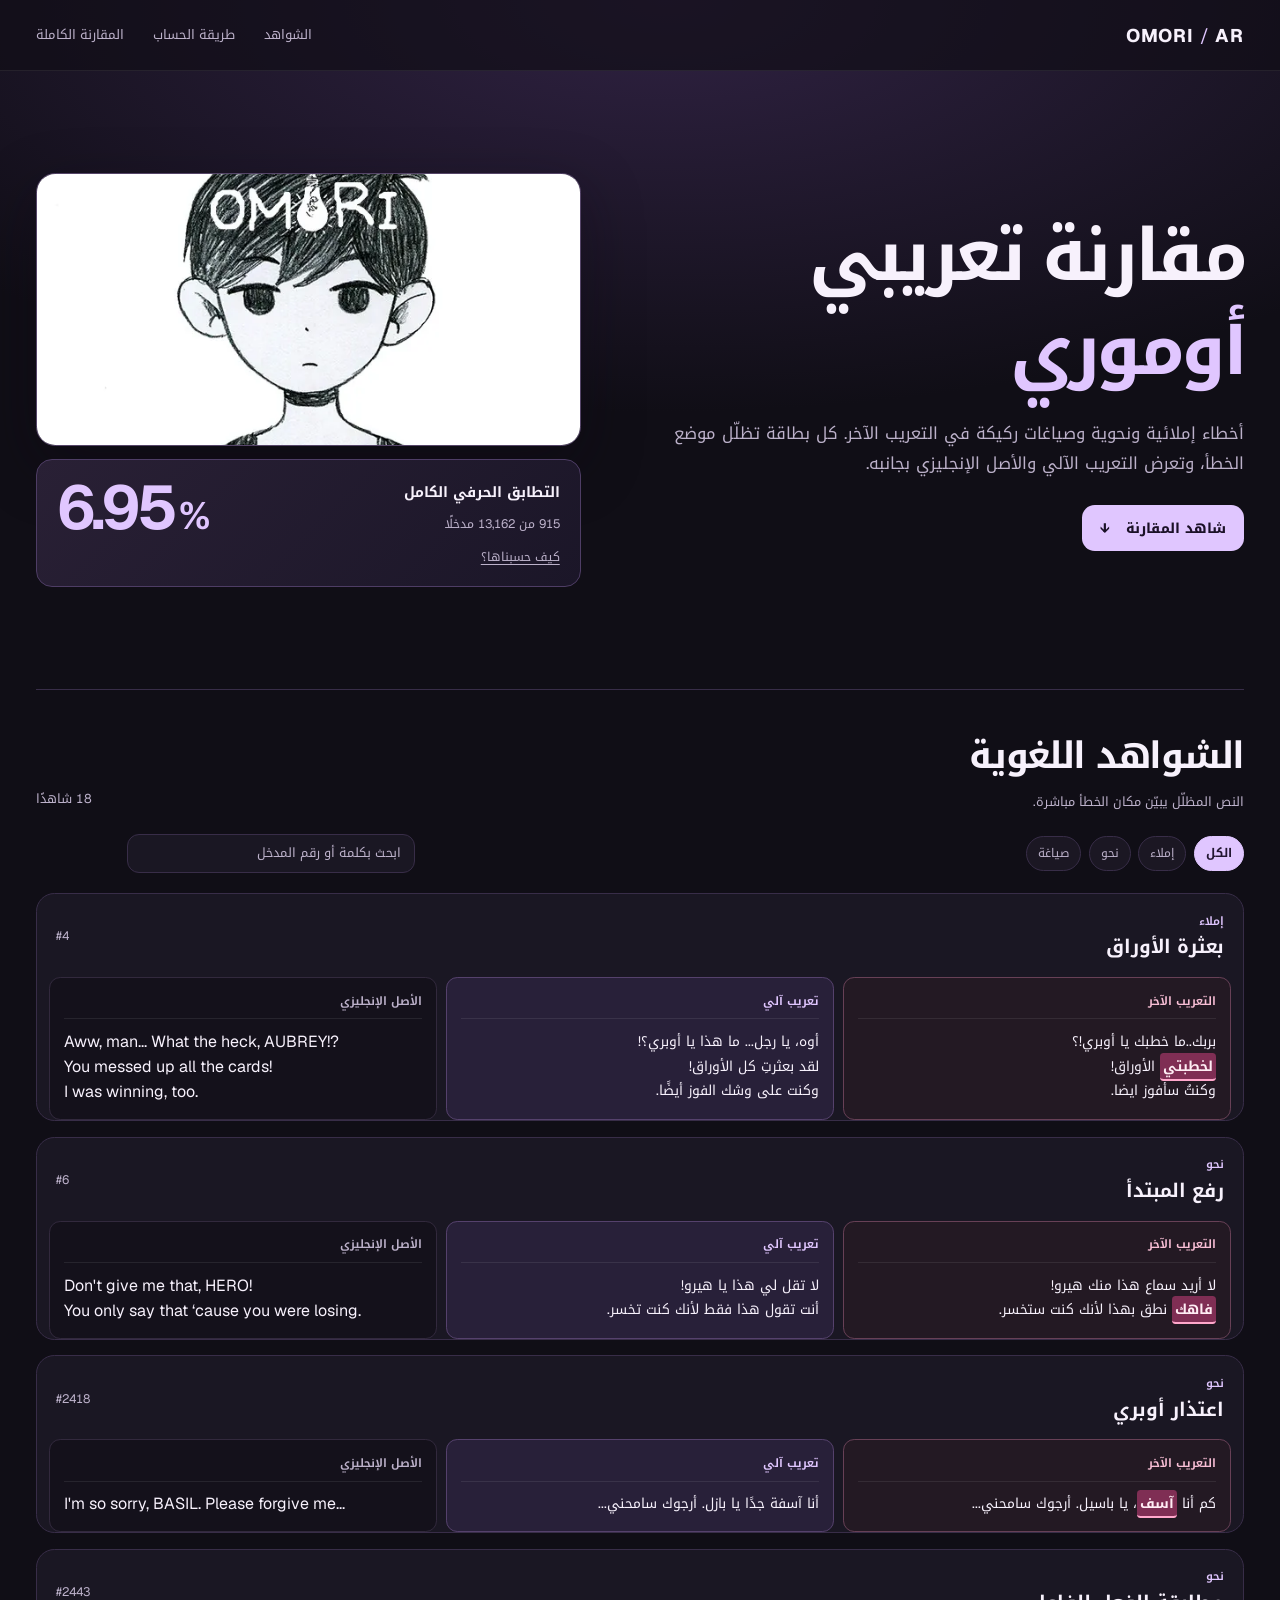
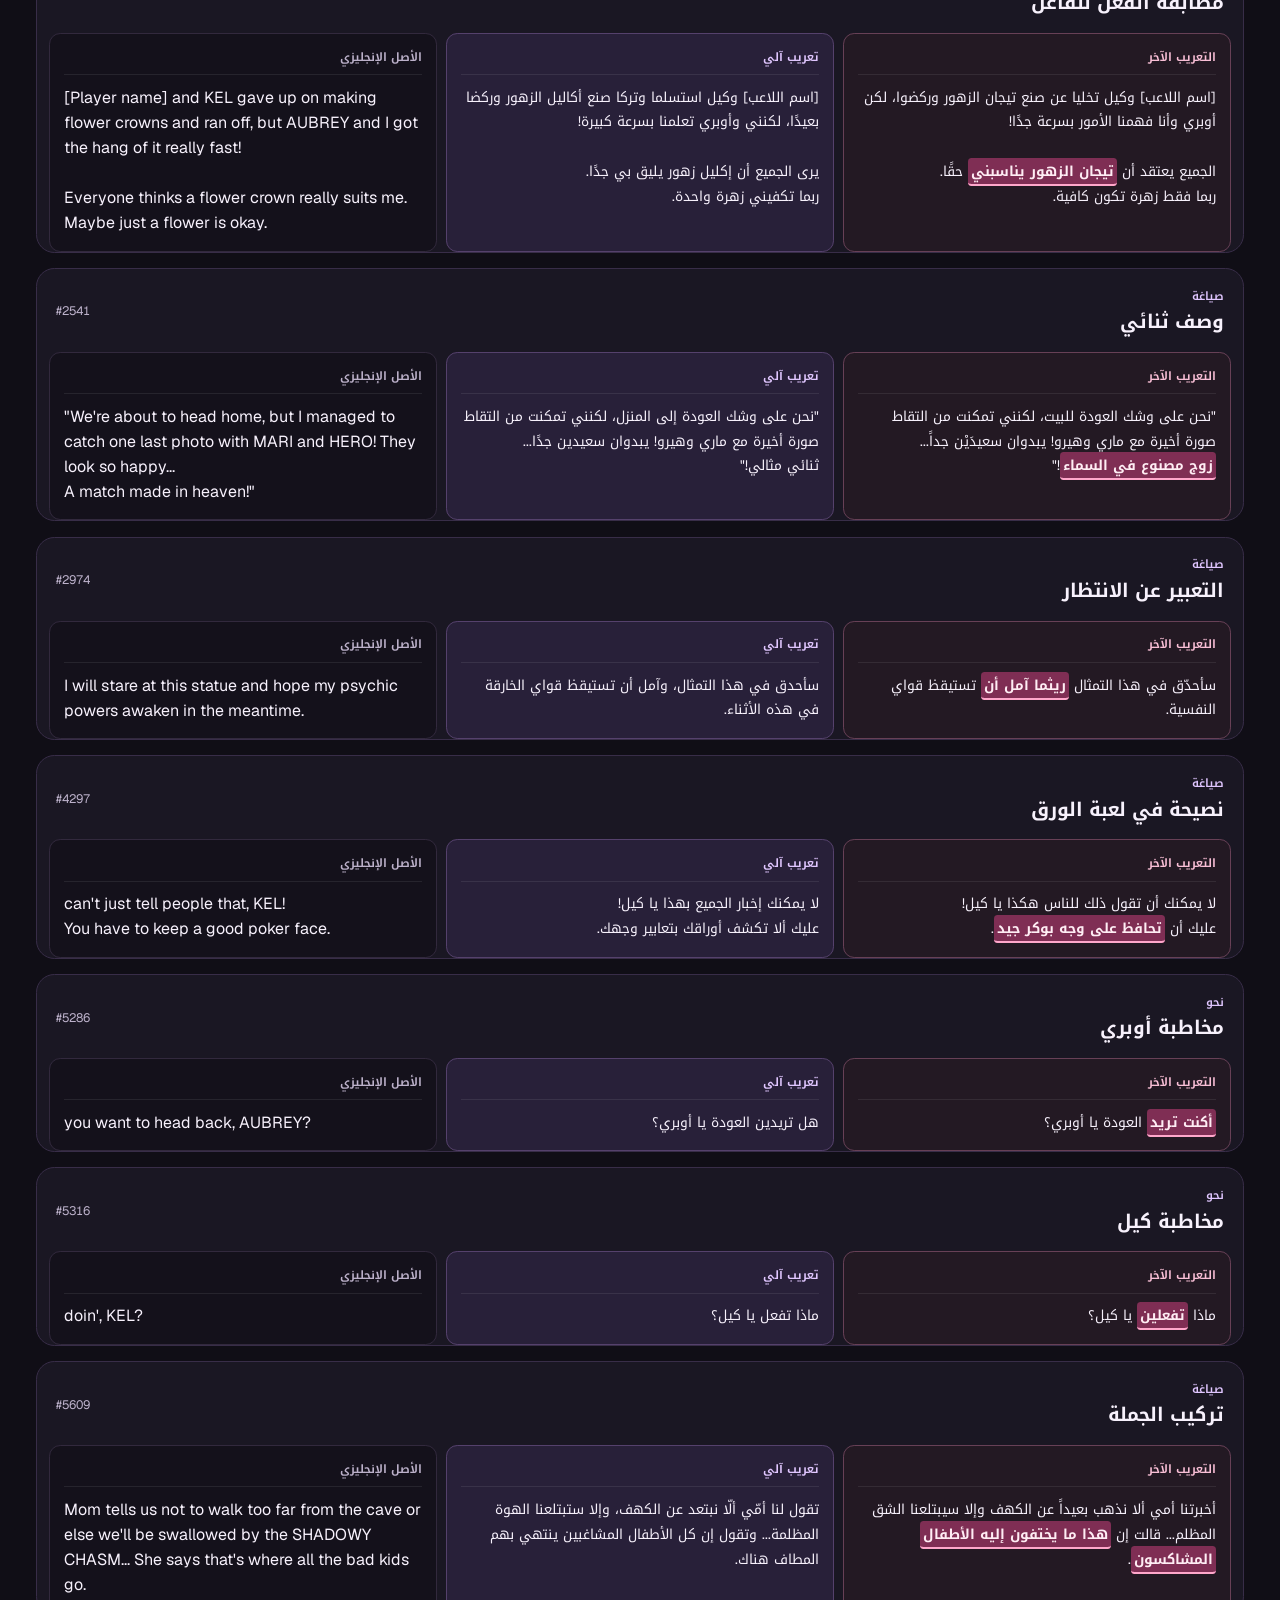
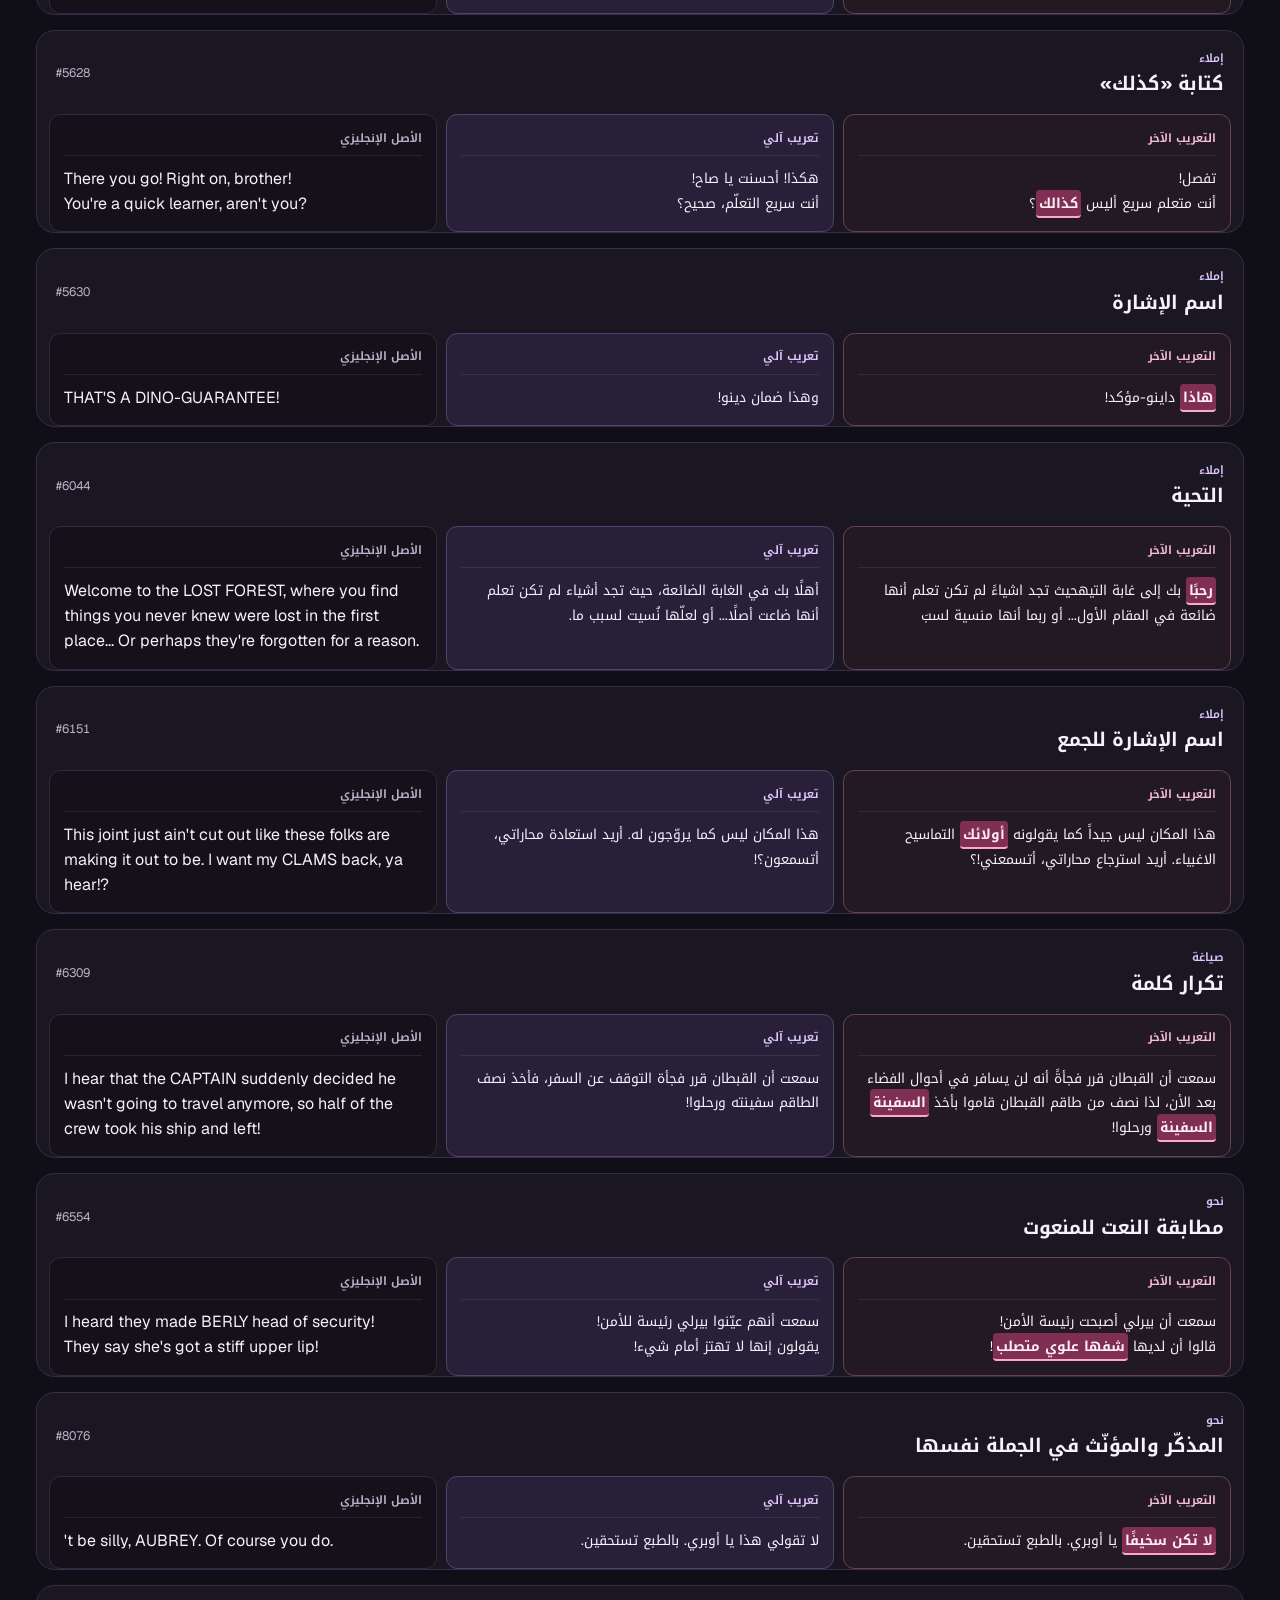
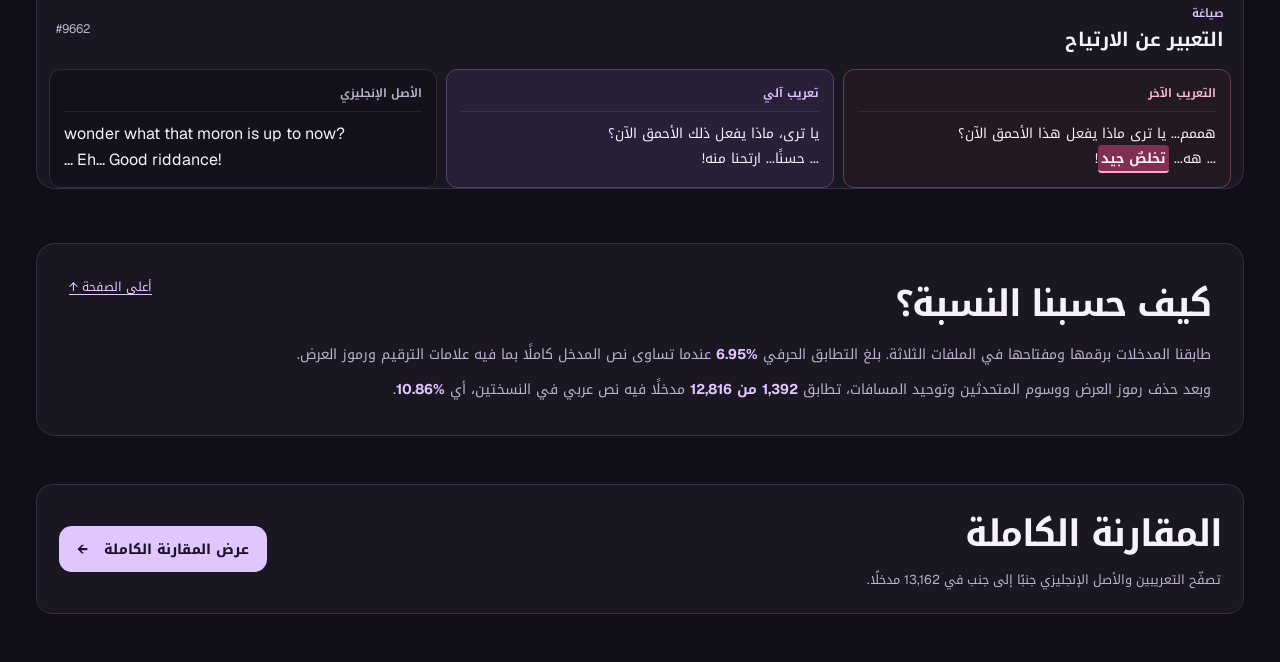
==== commit 099963fe: "Publish complete side-by-side OMORI comparison" ====
--- a/index.html
+++ b/index.html
@@ -5,21 +5,20 @@
   <meta name="viewport" content="width=device-width, initial-scale=1">
   <meta name="color-scheme" content="dark">
   <meta name="theme-color" content="#100e16">
-  <meta name="review-version" content="53b5e7cbe9cf6dd31d2e8f0d974208710483083ecb8abd0a349c144219e84649">
+  <meta name="review-version" content="e7ecba4f0f5d7edfe51955f4351d56cf69068e37b6671c5c409628bcf8275bd2">
   <meta name="description" content="مقارنة الأخطاء الإملائية والنحوية والصياغة العربية في تعريبي أوموري.">
   <title>مقارنة تعريبي أوموري</title>
   <link rel="icon" type="image/webp" href="./omori.webp">
   <link rel="stylesheet" href="./site.css">
-  <link rel="stylesheet" href="./language.css?v=3e679c56d8f7">
+  <link rel="stylesheet" href="./language.css?v=71cc8d64e24a">
   <script src="./site.js" defer></script>
-  <script type="module" src="./translation-reader.js?v=65e0099cc30d"></script>
 </head>
 <body>
   <a class="skip" href="#main">تخطّ إلى المحتوى</a>
   <header class="header">
     <div class="shell header-inner">
       <a class="wordmark" href="./" lang="en" dir="ltr">OMORI<span> / </span>AR</a>
-      <nav aria-label="أقسام الصفحة"><a href="#examples">الشواهد</a><a href="#method">طريقة الحساب</a><a href="#translation">النص الكامل</a></nav>
+      <nav aria-label="أقسام الصفحة"><a href="#examples">الشواهد</a><a href="#method">طريقة الحساب</a><a href="#translation">المقارنة الكاملة</a></nav>
     </div>
   </header>
   <main id="main" class="shell">
@@ -276,26 +275,12 @@
       </div>
       <a href="#main">أعلى الصفحة ↑</a>
     </section>
-    <section id="translation" class="translation" aria-labelledby="translation-title">
-      <div class="translation-heading">
-        <div>
-          <h2 id="translation-title">النص الكامل للتعريب الآلي</h2>
-          <p class="section-note"><bdi>13,162</bdi> مدخلًا بالترتيب الأصلي.</p>
-        </div>
-        <a class="translation-download" href="./machine-translation.txt?v=28615139e77d" download="omori-machine-translation.txt">تحميل النص الكامل (TXT)</a>
-      </div>
-      <details id="translation-reader" class="translation-reader" data-source="./machine-translation.txt?v=28615139e77d" data-count="13162">
-        <summary>تصفّح النص الكامل</summary>
-        <div class="translation-controls">
-          <label class="search"><span class="sr-only">ابحث في النص الكامل</span><input type="search" id="translation-search" placeholder="ابحث بكلمة أو رقم المدخل" disabled></label>
-          <output id="translation-status" role="status"></output>
-        </div>
-        <ol id="translation-rows" class="translation-rows" tabindex="-1" aria-label="مدخلات التعريب الآلي"></ol>
-        <div class="translation-pagination">
-          <button type="button" id="translation-prev" disabled>السابق</button>
-          <button type="button" id="translation-next" disabled>التالي</button>
-        </div>
-      </details>
+    <section id="translation" class="translation-link" aria-labelledby="translation-title">
+      <div>
+        <h2 id="translation-title">المقارنة الكاملة</h2>
+        <p class="section-note">تصفّح التعريبين والأصل الإنجليزي جنبًا إلى جنب في <bdi>13,162</bdi> مدخلًا.</p>
+      </div>
+      <a class="primary-link" href="./full-comparison.html">عرض المقارنة الكاملة <span aria-hidden="true">←</span></a>
     </section>
   </main>
 </body>
--- a/language.css
+++ b/language.css
@@ -12,25 +12,24 @@
 }
 .examples + .method { margin-bottom: 3rem; }
 
-.translation { margin-block: 0 3rem; scroll-margin-top: 2rem; }
-.translation-heading { display: flex; justify-content: space-between; align-items: center; gap: .7rem 1rem; flex-wrap: wrap; margin-bottom: .9rem; }
-.translation-download { color: var(--accent); font-size: .8rem; text-underline-offset: .2rem; }
-.translation-reader { border: 1px solid var(--line); background: var(--panel); border-radius: 1rem; }
-.translation-reader summary { cursor: pointer; padding: .9rem 1.05rem; color: var(--ink); font-size: .9rem; font-weight: 700; }
-.translation-reader[open] summary { border-bottom: 1px solid var(--line); }
-.translation-controls, .translation-pagination { display: flex; align-items: center; gap: .6rem; flex-wrap: wrap; padding: .8rem 1rem; }
-.translation-controls { justify-content: space-between; }
+.translation-link { display: flex; align-items: center; justify-content: space-between; gap: 1rem; flex-wrap: wrap; margin-block: 0 3rem; padding: 1.35rem; border: 1px solid var(--line); border-radius: 1rem; background: var(--panel); scroll-margin-top: 2rem; }
+.full-comparison { padding-block: 2.8rem 3rem; }
+.full-comparison h1 { font-size: clamp(1.85rem, 4.8vw, 3.5rem); }
+.full-comparison .intro { margin-block: .65rem 1.3rem; }
+.translation-controls { position: sticky; top: 0; z-index: 2; display: flex; align-items: center; justify-content: space-between; gap: .6rem; flex-wrap: wrap; padding: .75rem .9rem; margin-bottom: .85rem; background: var(--panel); border: 1px solid var(--line); border-radius: .8rem; }
 .translation-controls output { color: var(--muted); font-size: .8rem; }
-.translation-rows { list-style: none; margin: 0; padding: 0 1rem; scroll-margin-top: .8rem; }
-.translation-rows li { display: grid; grid-template-columns: 4.6rem minmax(0, 1fr); gap: .45rem; border-top: 1px solid var(--line); padding: .55rem 0; }
-.translation-rows bdi { color: var(--accent); font: 600 .78rem/1.9 var(--latin); }
-.translation-rows p { white-space: pre-line; overflow-wrap: anywhere; font-size: .82rem; }
+.translation-pagination { display: flex; gap: .45rem; align-items: center; flex-wrap: wrap; }
 .translation-pagination button { border: 1px solid var(--line); border-radius: .55rem; background: var(--panel-light); color: var(--ink); padding: .3rem .75rem; font-size: .78rem; }
 .translation-pagination button:disabled { opacity: .55; cursor: default; }
-@media (max-width: 480px) {
-  .translation-rows li { grid-template-columns: 3.3rem minmax(0, 1fr); }
-}
-
+.translation-rows { display: grid; gap: .65rem; list-style: none; margin: 0; padding: 0; scroll-margin-top: 6rem; }
+.translation-row { padding: .6rem 0 .75rem; }
+.translation-entry { display: block; padding: 0 1rem .4rem; }
+.translation-label { color: var(--muted); font-size: .72rem; font-weight: 650; letter-spacing: normal; margin-bottom: .5rem; padding-bottom: .4rem; border-bottom: 1px solid #ffffff14; }
+.translation-row .quote-a { background: #14111b; border-color: #32293d; }
+.translation-row .quote-h .translation-label { color: var(--accent); }
 @media (max-width: 480px) {
   .header nav { flex-wrap: wrap; justify-content: flex-end; gap: .2rem .65rem; }
+  .translation-controls .search { width: 100%; }
+  .translation-controls .search input { width: 100%; }
+  .translation-rows { scroll-margin-top: 8rem; }
 }
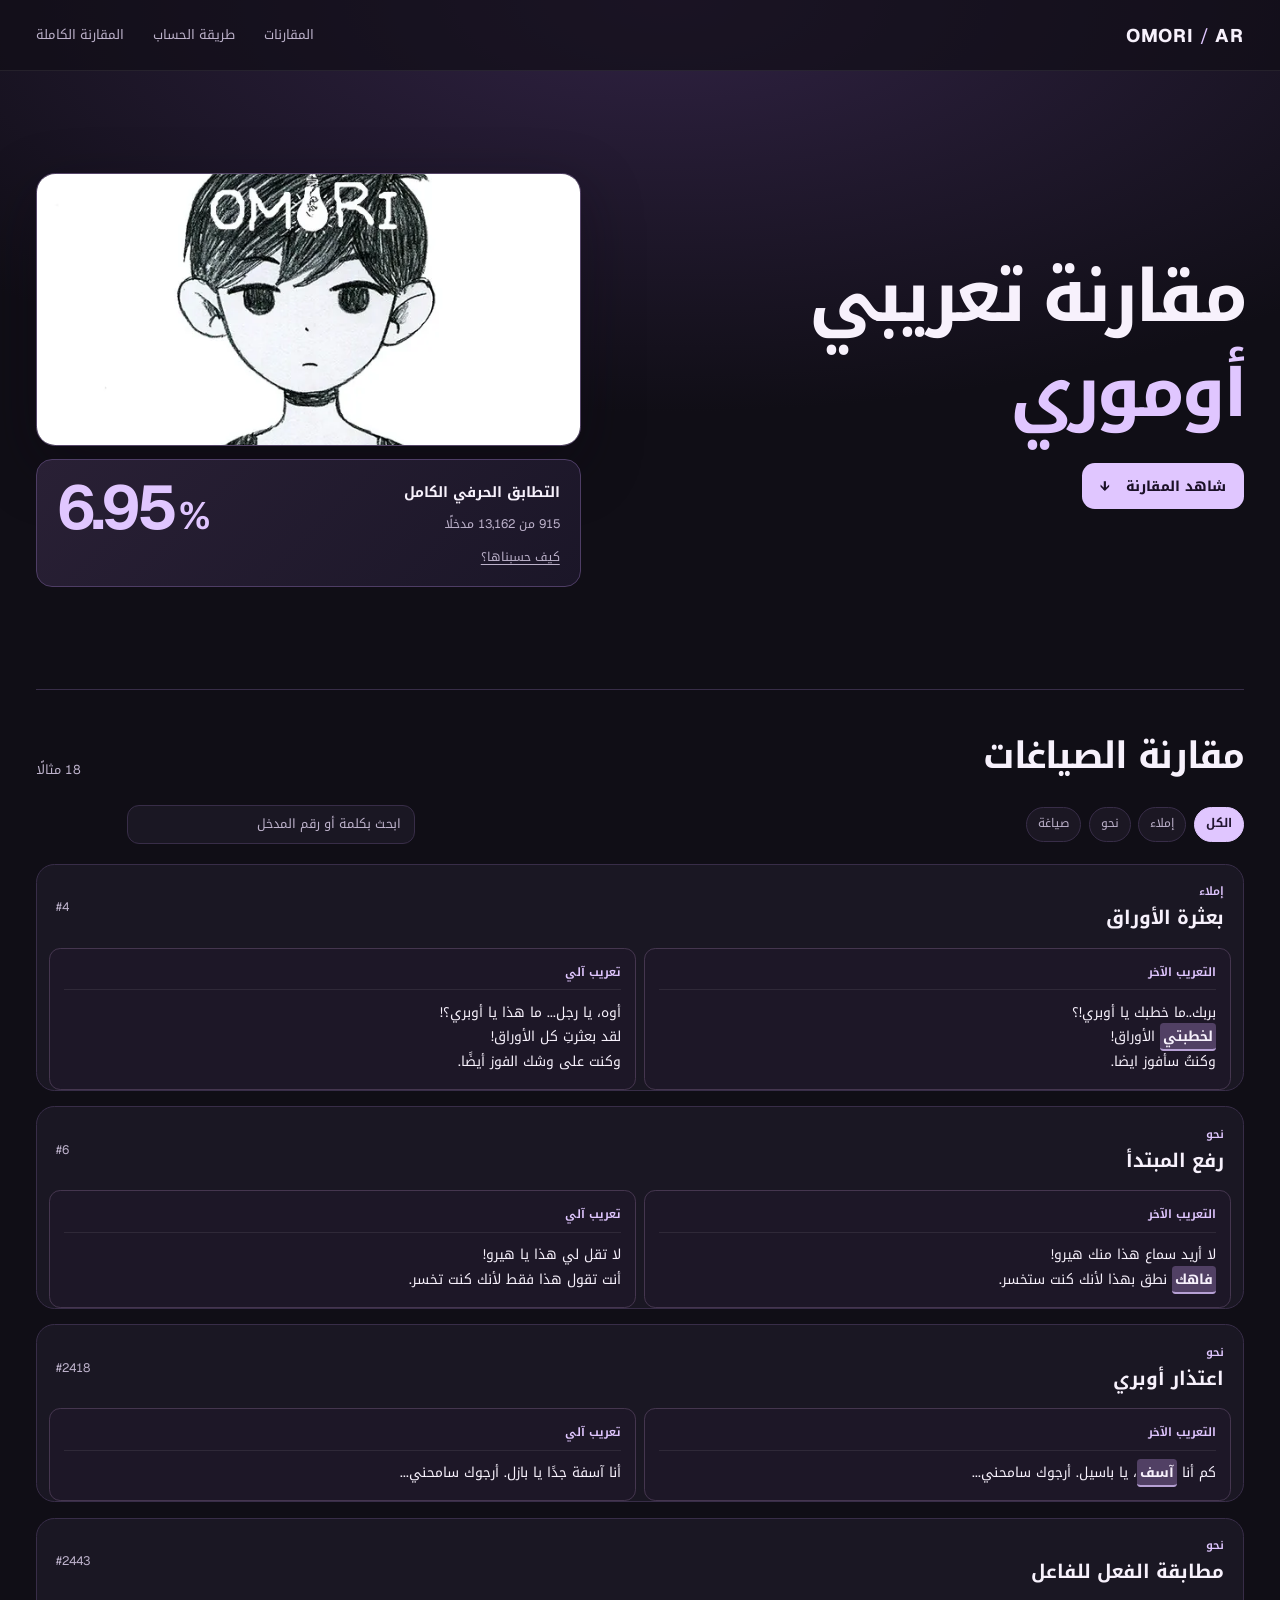
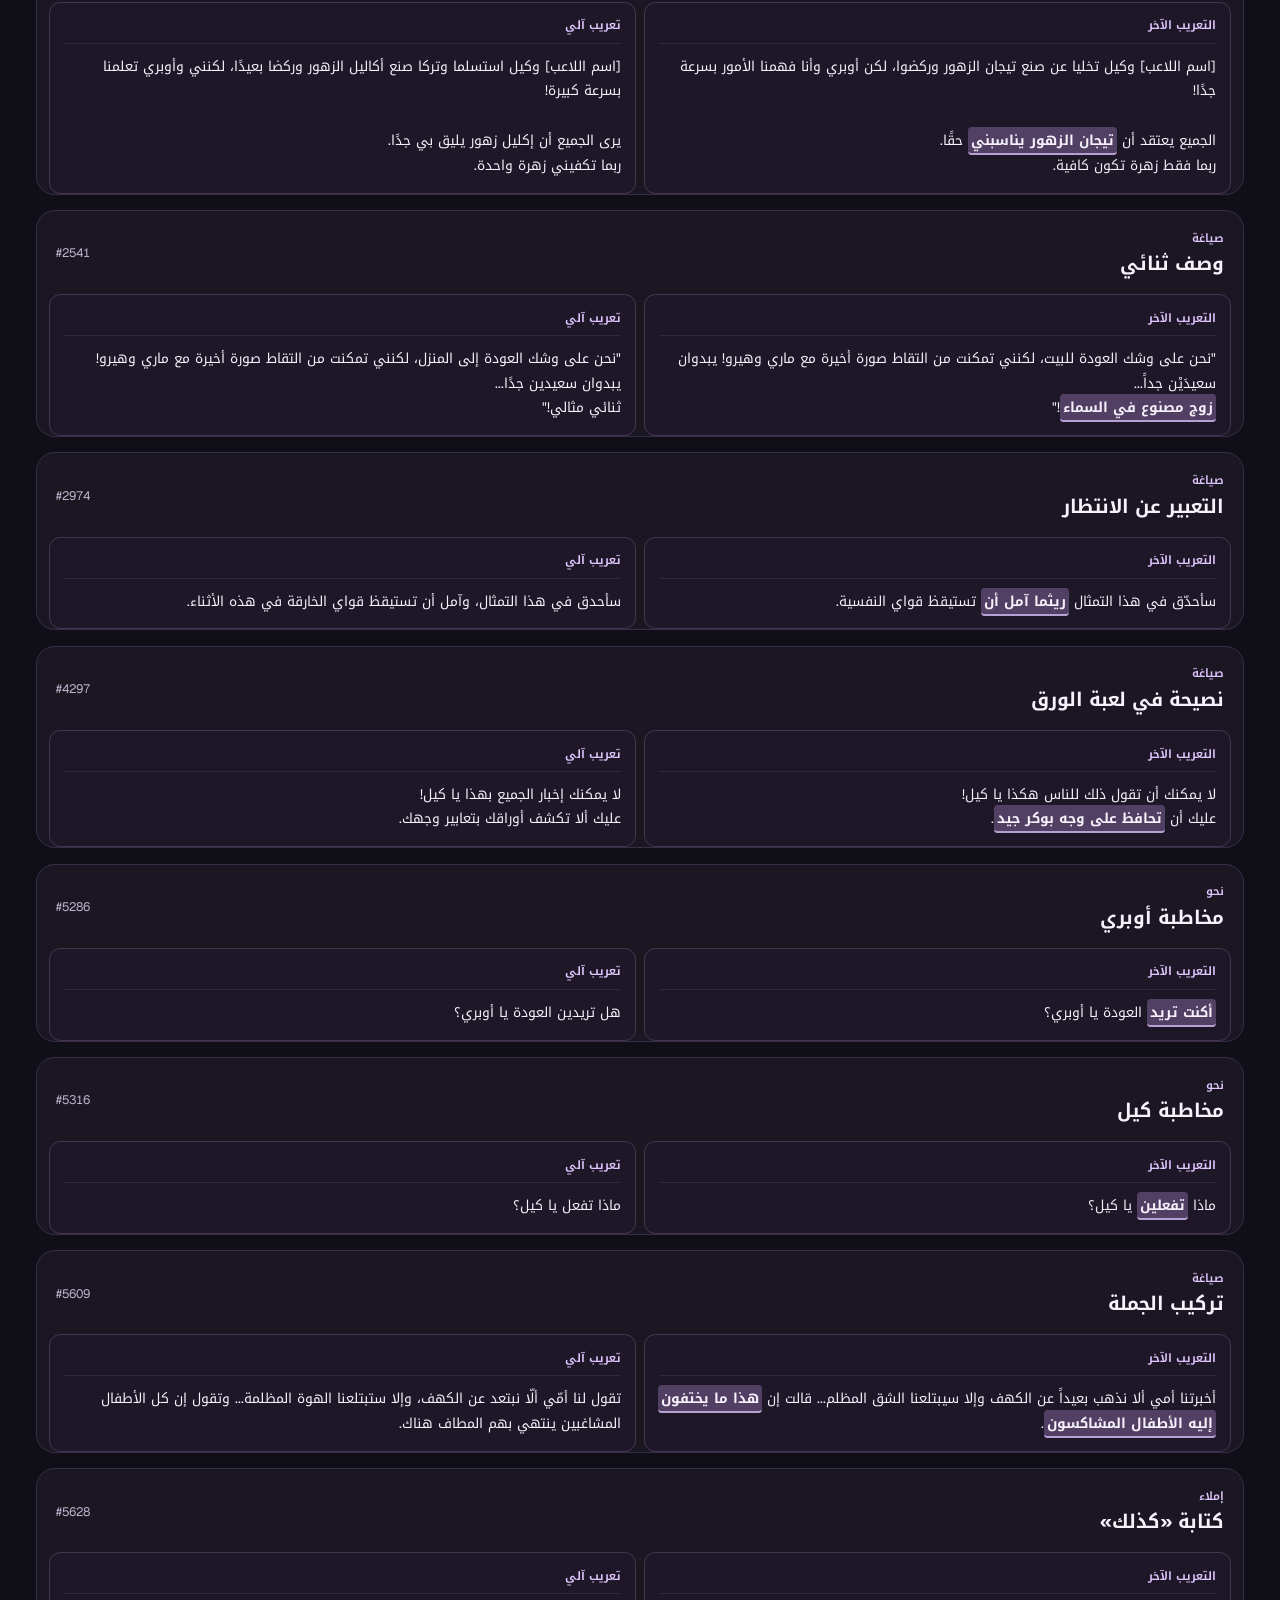
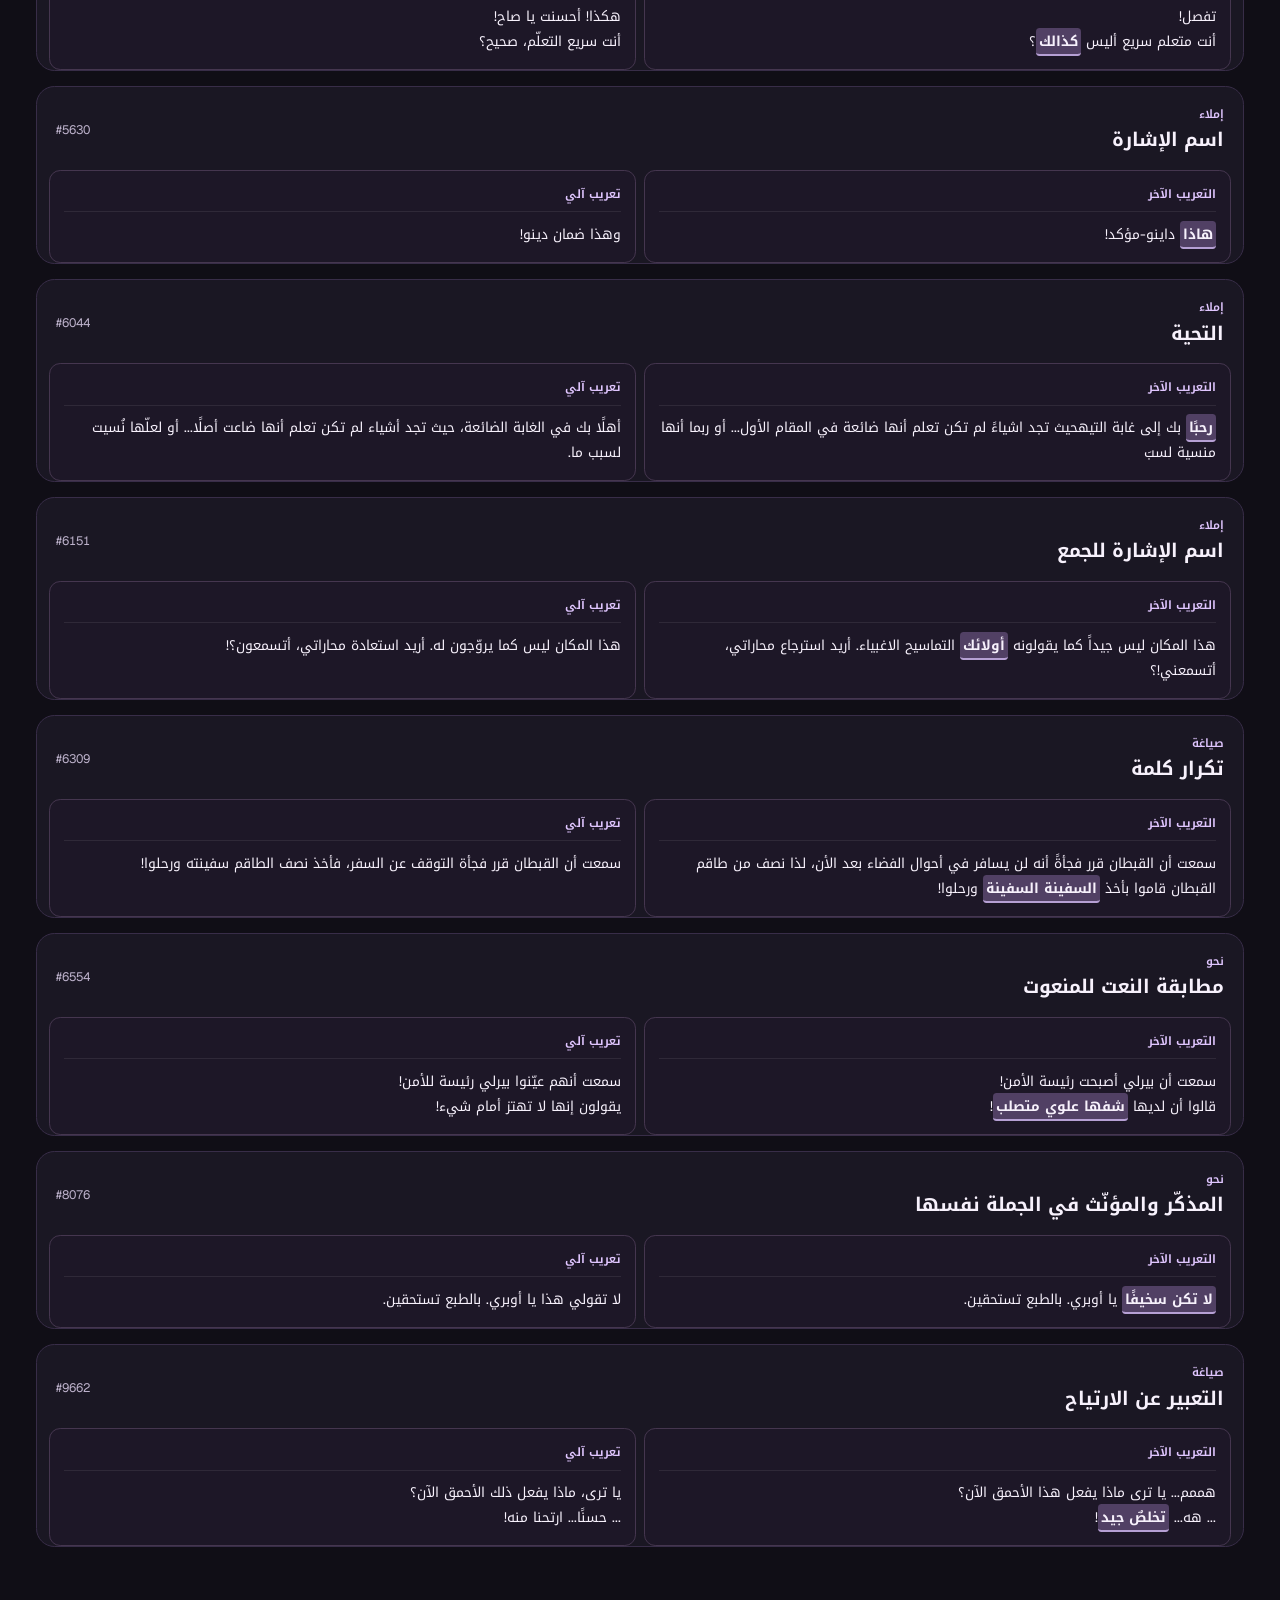
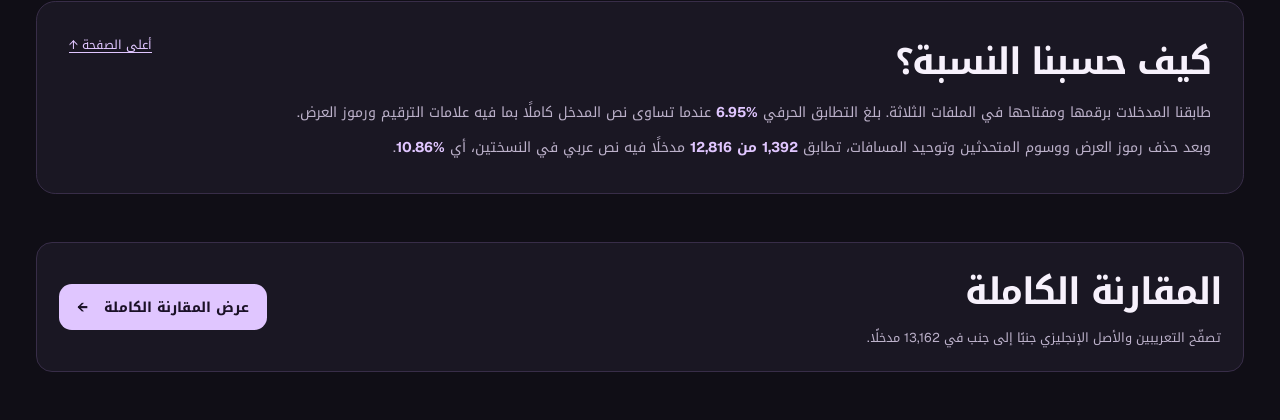
==== commit a20922d8: "Use neutral copy and two-column examples" ====
--- a/index.html
+++ b/index.html
@@ -5,27 +5,26 @@
   <meta name="viewport" content="width=device-width, initial-scale=1">
   <meta name="color-scheme" content="dark">
   <meta name="theme-color" content="#100e16">
-  <meta name="review-version" content="e7ecba4f0f5d7edfe51955f4351d56cf69068e37b6671c5c409628bcf8275bd2">
-  <meta name="description" content="مقارنة الأخطاء الإملائية والنحوية والصياغة العربية في تعريبي أوموري.">
+  <meta name="review-version" content="b84731d7473ec46cf71fdfc8c74532d9df270a2c745f3170a27f338c207ea8dc">
+  <meta name="description" content="مقارنة بين تعريبين للعبة أوموري مع أمثلة متقابلة والنصوص الكاملة.">
   <title>مقارنة تعريبي أوموري</title>
   <link rel="icon" type="image/webp" href="./omori.webp">
   <link rel="stylesheet" href="./site.css">
-  <link rel="stylesheet" href="./language.css?v=71cc8d64e24a">
-  <script src="./site.js" defer></script>
+  <link rel="stylesheet" href="./language.css?v=63a0277308e3">
+  <script src="./site.js?v=aef15a010872" defer></script>
 </head>
 <body>
   <a class="skip" href="#main">تخطّ إلى المحتوى</a>
   <header class="header">
     <div class="shell header-inner">
       <a class="wordmark" href="./" lang="en" dir="ltr">OMORI<span> / </span>AR</a>
-      <nav aria-label="أقسام الصفحة"><a href="#examples">الشواهد</a><a href="#method">طريقة الحساب</a><a href="#translation">المقارنة الكاملة</a></nav>
+      <nav aria-label="أقسام الصفحة"><a href="#examples">المقارنات</a><a href="#method">طريقة الحساب</a><a href="#translation">المقارنة الكاملة</a></nav>
     </div>
   </header>
   <main id="main" class="shell">
     <section class="hero" aria-labelledby="title">
       <div class="hero-copy">
         <h1 id="title">مقارنة تعريبي <span>أوموري</span></h1>
-        <p class="intro">أخطاء إملائية ونحوية وصياغات ركيكة في التعريب الآخر. كل بطاقة تظلّل موضع الخطأ، وتعرض التعريب الآلي والأصل الإنجليزي بجانبه.</p>
         <a class="primary-link" href="#examples">شاهد المقارنة <span aria-hidden="true">↓</span></a>
       </div>
       <div class="hero-aside">
@@ -41,13 +40,12 @@
     <section id="examples" class="examples" aria-labelledby="examples-title">
       <div class="section-head">
         <div>
-          <h2 id="examples-title">الشواهد اللغوية</h2>
-          <p class="section-note">النص المظلّل يبيّن مكان الخطأ مباشرة.</p>
+          <h2 id="examples-title">مقارنة الصياغات</h2>
         </div>
-        <output id="count" aria-live="polite">18 شاهدًا</output>
+        <output id="count" aria-live="polite">18 مثالًا</output>
       </div>
       <div class="controls" hidden>
-    <div class="filters" role="group" aria-label="نوع الخطأ">
+    <div class="filters" role="group" aria-label="موضوع المقارنة">
       <button type="button" data-filter="all" aria-pressed="true">الكل</button><button type="button" data-filter="spelling" aria-pressed="false">إملاء</button><button type="button" data-filter="grammar" aria-pressed="false">نحو</button><button type="button" data-filter="style" aria-pressed="false">صياغة</button>
     </div>
     <label class="search"><span class="sr-only">ابحث في الشواهد</span><input type="search" id="search" placeholder="ابحث بكلمة أو رقم المدخل"></label>
@@ -55,46 +53,40 @@
       <div id="cards"><article class="card" id="example-4-9544a187" data-case="example-4-9544a187" data-category="spelling">
   <header class="card-head">
     <div><p class="category">إملاء</p><h3>بعثرة الأوراق</h3></div>
-    <a class="entry" href="#example-4-9544a187" aria-label="رابط الشاهد"><bdi>#4</bdi></a>
+    <a class="entry" href="#example-4-9544a187" aria-label="رابط المقارنة"><bdi>#4</bdi></a>
   </header>
   <div class="quotes"><div class="quote quote-a"><h4>التعريب الآخر</h4><div class="lines"><p>بربك..ما خطبك يا أوبري!؟
 <mark class="error">لخطبتي</mark> الأوراق!
 وكنتُ سأفوز ايضا.</p></div></div>
 <div class="quote quote-h"><h4>تعريب آلي</h4><div class="lines"><p>أوه، يا رجل... ما هذا يا أوبري؟!
 لقد بعثرتِ كل الأوراق!
-وكنت على وشك الفوز أيضًا.</p></div></div>
-<div class="quote quote-en"><h4>الأصل الإنجليزي</h4><div class="lines" lang="en" dir="ltr"><p>Aww, man... What the heck, AUBREY!?
-You messed up all the cards!
-I was winning, too.</p></div></div></div>
+وكنت على وشك الفوز أيضًا.</p></div></div></div>
   
 </article>
 <article class="card" id="example-6-8a731867" data-case="example-6-8a731867" data-category="grammar">
   <header class="card-head">
     <div><p class="category">نحو</p><h3>رفع المبتدأ</h3></div>
-    <a class="entry" href="#example-6-8a731867" aria-label="رابط الشاهد"><bdi>#6</bdi></a>
+    <a class="entry" href="#example-6-8a731867" aria-label="رابط المقارنة"><bdi>#6</bdi></a>
   </header>
   <div class="quotes"><div class="quote quote-a"><h4>التعريب الآخر</h4><div class="lines"><p>لا أريد سماع هذا منك هيرو!
 <mark class="error">فاهك</mark> نطق بهذا لأنك كنت ستخسر.</p></div></div>
 <div class="quote quote-h"><h4>تعريب آلي</h4><div class="lines"><p>لا تقل لي هذا يا هيرو!
-أنت تقول هذا فقط لأنك كنت تخسر.</p></div></div>
-<div class="quote quote-en"><h4>الأصل الإنجليزي</h4><div class="lines" lang="en" dir="ltr"><p>Don&#x27;t give me that, HERO!
-You only say that ‘cause you were losing.</p></div></div></div>
+أنت تقول هذا فقط لأنك كنت تخسر.</p></div></div></div>
   
 </article>
 <article class="card" id="example-2418-19ce59ee" data-case="example-2418-19ce59ee" data-category="grammar">
   <header class="card-head">
     <div><p class="category">نحو</p><h3>اعتذار أوبري</h3></div>
-    <a class="entry" href="#example-2418-19ce59ee" aria-label="رابط الشاهد"><bdi>#2418</bdi></a>
+    <a class="entry" href="#example-2418-19ce59ee" aria-label="رابط المقارنة"><bdi>#2418</bdi></a>
   </header>
   <div class="quotes"><div class="quote quote-a"><h4>التعريب الآخر</h4><div class="lines"><p>كم أنا <mark class="error">آسف</mark>، يا باسيل. أرجوك سامحني...</p></div></div>
-<div class="quote quote-h"><h4>تعريب آلي</h4><div class="lines"><p>أنا آسفة جدًا يا بازل. أرجوك سامحني...</p></div></div>
-<div class="quote quote-en"><h4>الأصل الإنجليزي</h4><div class="lines" lang="en" dir="ltr"><p>I&#x27;m so sorry, BASIL. Please forgive me...</p></div></div></div>
+<div class="quote quote-h"><h4>تعريب آلي</h4><div class="lines"><p>أنا آسفة جدًا يا بازل. أرجوك سامحني...</p></div></div></div>
   
 </article>
 <article class="card" id="example-2443-d3f01455" data-case="example-2443-d3f01455" data-category="grammar">
   <header class="card-head">
     <div><p class="category">نحو</p><h3>مطابقة الفعل للفاعل</h3></div>
-    <a class="entry" href="#example-2443-d3f01455" aria-label="رابط الشاهد"><bdi>#2443</bdi></a>
+    <a class="entry" href="#example-2443-d3f01455" aria-label="رابط المقارنة"><bdi>#2443</bdi></a>
   </header>
   <div class="quotes"><div class="quote quote-a"><h4>التعريب الآخر</h4><div class="lines"><p>[اسم اللاعب] وكيل تخليا عن صنع تيجان الزهور وركضوا، لكن أوبري وأنا فهمنا الأمور بسرعة جدًا!
 
@@ -103,169 +95,146 @@
 <div class="quote quote-h"><h4>تعريب آلي</h4><div class="lines"><p>[اسم اللاعب] وكيل استسلما وتركا صنع أكاليل الزهور وركضا بعيدًا، لكنني وأوبري تعلمنا بسرعة كبيرة!
 
 يرى الجميع أن إكليل زهور يليق بي جدًا.
-ربما تكفيني زهرة واحدة.</p></div></div>
-<div class="quote quote-en"><h4>الأصل الإنجليزي</h4><div class="lines" lang="en" dir="ltr"><p>[Player name] and KEL gave up on making flower crowns and ran off, but AUBREY and I got the hang of it really fast!
-
-Everyone thinks a flower crown really suits me.
-Maybe just a flower is okay.</p></div></div></div>
+ربما تكفيني زهرة واحدة.</p></div></div></div>
   
 </article>
 <article class="card" id="example-2541-42c556c9" data-case="example-2541-42c556c9" data-category="style">
   <header class="card-head">
     <div><p class="category">صياغة</p><h3>وصف ثنائي</h3></div>
-    <a class="entry" href="#example-2541-42c556c9" aria-label="رابط الشاهد"><bdi>#2541</bdi></a>
+    <a class="entry" href="#example-2541-42c556c9" aria-label="رابط المقارنة"><bdi>#2541</bdi></a>
   </header>
   <div class="quotes"><div class="quote quote-a"><h4>التعريب الآخر</h4><div class="lines"><p>&quot;نحن على وشك العودة للبيت، لكنني تمكنت من التقاط صورة أخيرة مع ماري وهيرو! يبدوان سعيدَيْن جداً...
 <mark class="error">زوج مصنوع في السماء</mark>!&quot;</p></div></div>
 <div class="quote quote-h"><h4>تعريب آلي</h4><div class="lines"><p>&quot;نحن على وشك العودة إلى المنزل، لكنني تمكنت من التقاط صورة أخيرة مع ماري وهيرو! يبدوان سعيدين جدًا...
-ثنائي مثالي!&quot;</p></div></div>
-<div class="quote quote-en"><h4>الأصل الإنجليزي</h4><div class="lines" lang="en" dir="ltr"><p>&quot;We&#x27;re about to head home, but I managed to catch one last photo with MARI and HERO! They look so happy...
-A match made in heaven!&quot;</p></div></div></div>
+ثنائي مثالي!&quot;</p></div></div></div>
   
 </article>
 <article class="card" id="example-2974-4082b079" data-case="example-2974-4082b079" data-category="style">
   <header class="card-head">
     <div><p class="category">صياغة</p><h3>التعبير عن الانتظار</h3></div>
-    <a class="entry" href="#example-2974-4082b079" aria-label="رابط الشاهد"><bdi>#2974</bdi></a>
+    <a class="entry" href="#example-2974-4082b079" aria-label="رابط المقارنة"><bdi>#2974</bdi></a>
   </header>
   <div class="quotes"><div class="quote quote-a"><h4>التعريب الآخر</h4><div class="lines"><p>سأحدّق في هذا التمثال <mark class="error">ريثما آمل أن</mark> تستيقظ قواي النفسية.</p></div></div>
-<div class="quote quote-h"><h4>تعريب آلي</h4><div class="lines"><p>سأحدق في هذا التمثال، وآمل أن تستيقظ قواي الخارقة في هذه الأثناء.</p></div></div>
-<div class="quote quote-en"><h4>الأصل الإنجليزي</h4><div class="lines" lang="en" dir="ltr"><p>I will stare at this statue and hope my psychic powers awaken in the meantime.</p></div></div></div>
+<div class="quote quote-h"><h4>تعريب آلي</h4><div class="lines"><p>سأحدق في هذا التمثال، وآمل أن تستيقظ قواي الخارقة في هذه الأثناء.</p></div></div></div>
   
 </article>
 <article class="card" id="example-4297-f5f2bb96" data-case="example-4297-f5f2bb96" data-category="style">
   <header class="card-head">
     <div><p class="category">صياغة</p><h3>نصيحة في لعبة الورق</h3></div>
-    <a class="entry" href="#example-4297-f5f2bb96" aria-label="رابط الشاهد"><bdi>#4297</bdi></a>
+    <a class="entry" href="#example-4297-f5f2bb96" aria-label="رابط المقارنة"><bdi>#4297</bdi></a>
   </header>
   <div class="quotes"><div class="quote quote-a"><h4>التعريب الآخر</h4><div class="lines"><p>لا يمكنك أن تقول ذلك للناس هكذا يا كيل!
 عليك أن <mark class="error">تحافظ على وجه بوكر جيد</mark>.</p></div></div>
 <div class="quote quote-h"><h4>تعريب آلي</h4><div class="lines"><p>لا يمكنك إخبار الجميع بهذا يا كيل!
-عليك ألا تكشف أوراقك بتعابير وجهك.</p></div></div>
-<div class="quote quote-en"><h4>الأصل الإنجليزي</h4><div class="lines" lang="en" dir="ltr"><p>can&#x27;t just tell people that, KEL!
-You have to keep a good poker face.</p></div></div></div>
+عليك ألا تكشف أوراقك بتعابير وجهك.</p></div></div></div>
   
 </article>
 <article class="card" id="example-5286-a29e67e5" data-case="example-5286-a29e67e5" data-category="grammar">
   <header class="card-head">
     <div><p class="category">نحو</p><h3>مخاطبة أوبري</h3></div>
-    <a class="entry" href="#example-5286-a29e67e5" aria-label="رابط الشاهد"><bdi>#5286</bdi></a>
+    <a class="entry" href="#example-5286-a29e67e5" aria-label="رابط المقارنة"><bdi>#5286</bdi></a>
   </header>
   <div class="quotes"><div class="quote quote-a"><h4>التعريب الآخر</h4><div class="lines"><p><mark class="error">أكنت تريد</mark> العودة يا أوبري؟</p></div></div>
-<div class="quote quote-h"><h4>تعريب آلي</h4><div class="lines"><p>هل تريدين العودة يا أوبري؟</p></div></div>
-<div class="quote quote-en"><h4>الأصل الإنجليزي</h4><div class="lines" lang="en" dir="ltr"><p>you want to head back, AUBREY?</p></div></div></div>
+<div class="quote quote-h"><h4>تعريب آلي</h4><div class="lines"><p>هل تريدين العودة يا أوبري؟</p></div></div></div>
   
 </article>
 <article class="card" id="example-5316-26f20f38" data-case="example-5316-26f20f38" data-category="grammar">
   <header class="card-head">
     <div><p class="category">نحو</p><h3>مخاطبة كيل</h3></div>
-    <a class="entry" href="#example-5316-26f20f38" aria-label="رابط الشاهد"><bdi>#5316</bdi></a>
+    <a class="entry" href="#example-5316-26f20f38" aria-label="رابط المقارنة"><bdi>#5316</bdi></a>
   </header>
   <div class="quotes"><div class="quote quote-a"><h4>التعريب الآخر</h4><div class="lines"><p>ماذا <mark class="error">تفعلين</mark> يا كيل؟</p></div></div>
-<div class="quote quote-h"><h4>تعريب آلي</h4><div class="lines"><p>ماذا تفعل يا كيل؟</p></div></div>
-<div class="quote quote-en"><h4>الأصل الإنجليزي</h4><div class="lines" lang="en" dir="ltr"><p>doin&#x27;, KEL?</p></div></div></div>
+<div class="quote quote-h"><h4>تعريب آلي</h4><div class="lines"><p>ماذا تفعل يا كيل؟</p></div></div></div>
   
 </article>
 <article class="card" id="example-5609-47e62f56" data-case="example-5609-47e62f56" data-category="style">
   <header class="card-head">
     <div><p class="category">صياغة</p><h3>تركيب الجملة</h3></div>
-    <a class="entry" href="#example-5609-47e62f56" aria-label="رابط الشاهد"><bdi>#5609</bdi></a>
+    <a class="entry" href="#example-5609-47e62f56" aria-label="رابط المقارنة"><bdi>#5609</bdi></a>
   </header>
   <div class="quotes"><div class="quote quote-a"><h4>التعريب الآخر</h4><div class="lines"><p>أخبرتنا أمي ألا نذهب بعيداً عن الكهف وإلا سيبتلعنا الشق المظلم... قالت إن <mark class="error">هذا ما يختفون إليه الأطفال المشاكسون</mark>.</p></div></div>
-<div class="quote quote-h"><h4>تعريب آلي</h4><div class="lines"><p>تقول لنا أمّي ألّا نبتعد عن الكهف، وإلا ستبتلعنا الهوة المظلمة... وتقول إن كل الأطفال المشاغبين ينتهي بهم المطاف هناك.</p></div></div>
-<div class="quote quote-en"><h4>الأصل الإنجليزي</h4><div class="lines" lang="en" dir="ltr"><p>Mom tells us not to walk too far from the cave or else we&#x27;ll be swallowed by the SHADOWY CHASM... She says that&#x27;s where all the bad kids go.</p></div></div></div>
+<div class="quote quote-h"><h4>تعريب آلي</h4><div class="lines"><p>تقول لنا أمّي ألّا نبتعد عن الكهف، وإلا ستبتلعنا الهوة المظلمة... وتقول إن كل الأطفال المشاغبين ينتهي بهم المطاف هناك.</p></div></div></div>
   
 </article>
 <article class="card" id="example-5628-e1541885" data-case="example-5628-e1541885" data-category="spelling">
   <header class="card-head">
     <div><p class="category">إملاء</p><h3>كتابة «كذلك»</h3></div>
-    <a class="entry" href="#example-5628-e1541885" aria-label="رابط الشاهد"><bdi>#5628</bdi></a>
+    <a class="entry" href="#example-5628-e1541885" aria-label="رابط المقارنة"><bdi>#5628</bdi></a>
   </header>
   <div class="quotes"><div class="quote quote-a"><h4>التعريب الآخر</h4><div class="lines"><p>تفصل!
 أنت متعلم سريع أليس <mark class="error">كذالك</mark>؟</p></div></div>
 <div class="quote quote-h"><h4>تعريب آلي</h4><div class="lines"><p>هكذا! أحسنت يا صاح!
-أنت سريع التعلّم، صحيح؟</p></div></div>
-<div class="quote quote-en"><h4>الأصل الإنجليزي</h4><div class="lines" lang="en" dir="ltr"><p>There you go! Right on, brother!
-You&#x27;re a quick learner, aren&#x27;t you?</p></div></div></div>
+أنت سريع التعلّم، صحيح؟</p></div></div></div>
   
 </article>
 <article class="card" id="example-5630-aab4976a" data-case="example-5630-aab4976a" data-category="spelling">
   <header class="card-head">
     <div><p class="category">إملاء</p><h3>اسم الإشارة</h3></div>
-    <a class="entry" href="#example-5630-aab4976a" aria-label="رابط الشاهد"><bdi>#5630</bdi></a>
+    <a class="entry" href="#example-5630-aab4976a" aria-label="رابط المقارنة"><bdi>#5630</bdi></a>
   </header>
   <div class="quotes"><div class="quote quote-a"><h4>التعريب الآخر</h4><div class="lines"><p><mark class="error">هاذا</mark> داينو-مؤكد!</p></div></div>
-<div class="quote quote-h"><h4>تعريب آلي</h4><div class="lines"><p>وهذا ضمان دينو!</p></div></div>
-<div class="quote quote-en"><h4>الأصل الإنجليزي</h4><div class="lines" lang="en" dir="ltr"><p>THAT&#x27;S A DINO-GUARANTEE!</p></div></div></div>
+<div class="quote quote-h"><h4>تعريب آلي</h4><div class="lines"><p>وهذا ضمان دينو!</p></div></div></div>
   
 </article>
 <article class="card" id="example-6044-8c016295" data-case="example-6044-8c016295" data-category="spelling">
   <header class="card-head">
     <div><p class="category">إملاء</p><h3>التحية</h3></div>
-    <a class="entry" href="#example-6044-8c016295" aria-label="رابط الشاهد"><bdi>#6044</bdi></a>
+    <a class="entry" href="#example-6044-8c016295" aria-label="رابط المقارنة"><bdi>#6044</bdi></a>
   </header>
   <div class="quotes"><div class="quote quote-a"><h4>التعريب الآخر</h4><div class="lines"><p><mark class="error">رحبًا</mark> بك إلى غابة التيهحيث تجد اشياءً لم تكن تعلم أنها ضائعة في المقام الأول... أو ربما أنها منسية لسبَ</p></div></div>
-<div class="quote quote-h"><h4>تعريب آلي</h4><div class="lines"><p>أهلًا بك في الغابة الضائعة، حيث تجد أشياء لم تكن تعلم أنها ضاعت أصلًا... أو لعلّها نُسيت لسبب ما.</p></div></div>
-<div class="quote quote-en"><h4>الأصل الإنجليزي</h4><div class="lines" lang="en" dir="ltr"><p>Welcome to the LOST FOREST, where you find things you never knew were lost in the first place... Or perhaps they&#x27;re forgotten for a reason.</p></div></div></div>
+<div class="quote quote-h"><h4>تعريب آلي</h4><div class="lines"><p>أهلًا بك في الغابة الضائعة، حيث تجد أشياء لم تكن تعلم أنها ضاعت أصلًا... أو لعلّها نُسيت لسبب ما.</p></div></div></div>
   
 </article>
 <article class="card" id="example-6151-a6e5a4f4" data-case="example-6151-a6e5a4f4" data-category="spelling">
   <header class="card-head">
     <div><p class="category">إملاء</p><h3>اسم الإشارة للجمع</h3></div>
-    <a class="entry" href="#example-6151-a6e5a4f4" aria-label="رابط الشاهد"><bdi>#6151</bdi></a>
+    <a class="entry" href="#example-6151-a6e5a4f4" aria-label="رابط المقارنة"><bdi>#6151</bdi></a>
   </header>
   <div class="quotes"><div class="quote quote-a"><h4>التعريب الآخر</h4><div class="lines"><p>هذا المكان ليس جيداً كما يقولونه <mark class="error">أولائك</mark> التماسيح الاغبياء. أريد استرجاع محاراتي، أتسمعني!؟</p></div></div>
-<div class="quote quote-h"><h4>تعريب آلي</h4><div class="lines"><p>هذا المكان ليس كما يروّجون له. أريد استعادة محاراتي، أتسمعون؟!</p></div></div>
-<div class="quote quote-en"><h4>الأصل الإنجليزي</h4><div class="lines" lang="en" dir="ltr"><p>This joint just ain&#x27;t cut out like these folks are making it out to be. I want my CLAMS back, ya hear!?</p></div></div></div>
+<div class="quote quote-h"><h4>تعريب آلي</h4><div class="lines"><p>هذا المكان ليس كما يروّجون له. أريد استعادة محاراتي، أتسمعون؟!</p></div></div></div>
   
 </article>
 <article class="card" id="example-6309-0ebe9043" data-case="example-6309-0ebe9043" data-category="style">
   <header class="card-head">
     <div><p class="category">صياغة</p><h3>تكرار كلمة</h3></div>
-    <a class="entry" href="#example-6309-0ebe9043" aria-label="رابط الشاهد"><bdi>#6309</bdi></a>
+    <a class="entry" href="#example-6309-0ebe9043" aria-label="رابط المقارنة"><bdi>#6309</bdi></a>
   </header>
   <div class="quotes"><div class="quote quote-a"><h4>التعريب الآخر</h4><div class="lines"><p>سمعت أن القبطان قرر فجأةً أنه لن يسافر في أحوال الفضاء بعد الأن، لذا نصف من طاقم القبطان قاموا بأخذ <mark class="error">السفينة السفينة</mark> ورحلوا!</p></div></div>
-<div class="quote quote-h"><h4>تعريب آلي</h4><div class="lines"><p>سمعت أن القبطان قرر فجأة التوقف عن السفر، فأخذ نصف الطاقم سفينته ورحلوا!</p></div></div>
-<div class="quote quote-en"><h4>الأصل الإنجليزي</h4><div class="lines" lang="en" dir="ltr"><p>I hear that the CAPTAIN suddenly decided he wasn&#x27;t going to travel anymore, so half of the crew took his ship and left!</p></div></div></div>
+<div class="quote quote-h"><h4>تعريب آلي</h4><div class="lines"><p>سمعت أن القبطان قرر فجأة التوقف عن السفر، فأخذ نصف الطاقم سفينته ورحلوا!</p></div></div></div>
   
 </article>
 <article class="card" id="example-6554-4bfb8354" data-case="example-6554-4bfb8354" data-category="grammar">
   <header class="card-head">
     <div><p class="category">نحو</p><h3>مطابقة النعت للمنعوت</h3></div>
-    <a class="entry" href="#example-6554-4bfb8354" aria-label="رابط الشاهد"><bdi>#6554</bdi></a>
+    <a class="entry" href="#example-6554-4bfb8354" aria-label="رابط المقارنة"><bdi>#6554</bdi></a>
   </header>
   <div class="quotes"><div class="quote quote-a"><h4>التعريب الآخر</h4><div class="lines"><p>سمعت أن بيرلي أصبحت رئيسة الأمن!
 قالوا أن لديها <mark class="error">شفها علوي متصلب</mark>!</p></div></div>
 <div class="quote quote-h"><h4>تعريب آلي</h4><div class="lines"><p>سمعت أنهم عيّنوا بيرلي رئيسة للأمن!
-يقولون إنها لا تهتز أمام شيء!</p></div></div>
-<div class="quote quote-en"><h4>الأصل الإنجليزي</h4><div class="lines" lang="en" dir="ltr"><p>I heard they made BERLY head of security!
-They say she&#x27;s got a stiff upper lip!</p></div></div></div>
+يقولون إنها لا تهتز أمام شيء!</p></div></div></div>
   
 </article>
 <article class="card" id="example-8076-ce6d5784" data-case="example-8076-ce6d5784" data-category="grammar">
   <header class="card-head">
     <div><p class="category">نحو</p><h3>المذكّر والمؤنّث في الجملة نفسها</h3></div>
-    <a class="entry" href="#example-8076-ce6d5784" aria-label="رابط الشاهد"><bdi>#8076</bdi></a>
+    <a class="entry" href="#example-8076-ce6d5784" aria-label="رابط المقارنة"><bdi>#8076</bdi></a>
   </header>
   <div class="quotes"><div class="quote quote-a"><h4>التعريب الآخر</h4><div class="lines"><p><mark class="error">لا تكن سخيفًا</mark> يا أوبري. بالطبع تستحقين.</p></div></div>
-<div class="quote quote-h"><h4>تعريب آلي</h4><div class="lines"><p>لا تقولي هذا يا أوبري. بالطبع تستحقين.</p></div></div>
-<div class="quote quote-en"><h4>الأصل الإنجليزي</h4><div class="lines" lang="en" dir="ltr"><p>&#x27;t be silly, AUBREY. Of course you do.</p></div></div></div>
+<div class="quote quote-h"><h4>تعريب آلي</h4><div class="lines"><p>لا تقولي هذا يا أوبري. بالطبع تستحقين.</p></div></div></div>
   
 </article>
 <article class="card" id="example-9662-26fe0b58" data-case="example-9662-26fe0b58" data-category="style">
   <header class="card-head">
     <div><p class="category">صياغة</p><h3>التعبير عن الارتياح</h3></div>
-    <a class="entry" href="#example-9662-26fe0b58" aria-label="رابط الشاهد"><bdi>#9662</bdi></a>
+    <a class="entry" href="#example-9662-26fe0b58" aria-label="رابط المقارنة"><bdi>#9662</bdi></a>
   </header>
   <div class="quotes"><div class="quote quote-a"><h4>التعريب الآخر</h4><div class="lines"><p>هممم... يا ترى ماذا يفعل هذا الأحمق الآن؟
 ... هه... <mark class="error">تخلصٌ جيد</mark>!</p></div></div>
 <div class="quote quote-h"><h4>تعريب آلي</h4><div class="lines"><p>يا ترى، ماذا يفعل ذلك الأحمق الآن؟
-... حسنًا... ارتحنا منه!</p></div></div>
-<div class="quote quote-en"><h4>الأصل الإنجليزي</h4><div class="lines" lang="en" dir="ltr"><p>wonder what that moron is up to now?
-... Eh... Good riddance!</p></div></div></div>
+... حسنًا... ارتحنا منه!</p></div></div></div>
   
 </article></div>
-      <p id="empty" class="empty" hidden>ما لقينا شواهد بهذا البحث.</p>
+      <p id="empty" class="empty" hidden>لا توجد نتائج لهذا البحث.</p>
     </section>
     <section id="method" class="method" aria-labelledby="method-title">
       <div>
--- a/language.css
+++ b/language.css
@@ -33,3 +33,11 @@
   .translation-controls .search input { width: 100%; }
   .translation-rows { scroll-margin-top: 8rem; }
 }
+
+.hero-copy > .primary-link { margin-top: 1.45rem; }
+.examples .quote { background: #1d1727; border-color: #45364f; }
+.examples .quote h4 { color: var(--accent); }
+.examples .quote .error { color: var(--ink); background: #514064; border-bottom-color: #b6a0d4; }
+@media (min-width: 761px) {
+  .examples .quotes { grid-template-columns: repeat(2, minmax(0, 1fr)); }
+}
